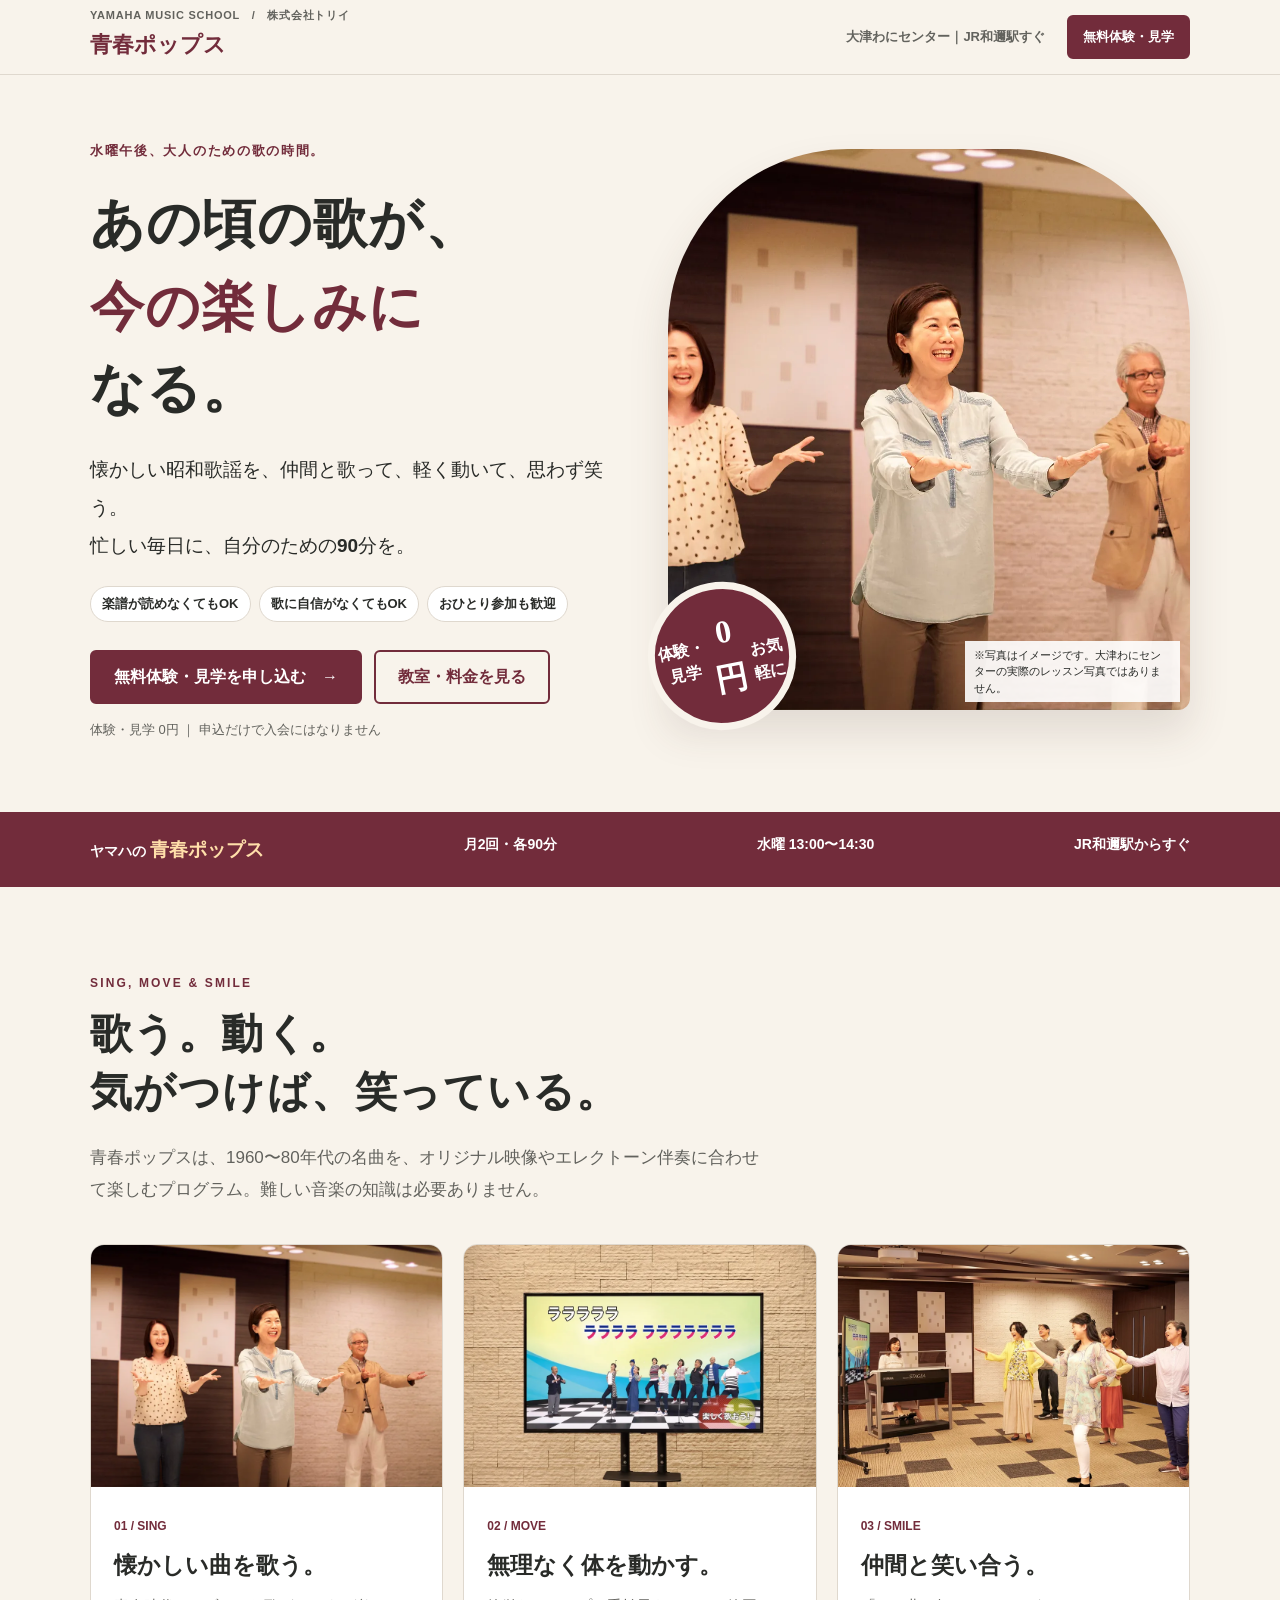
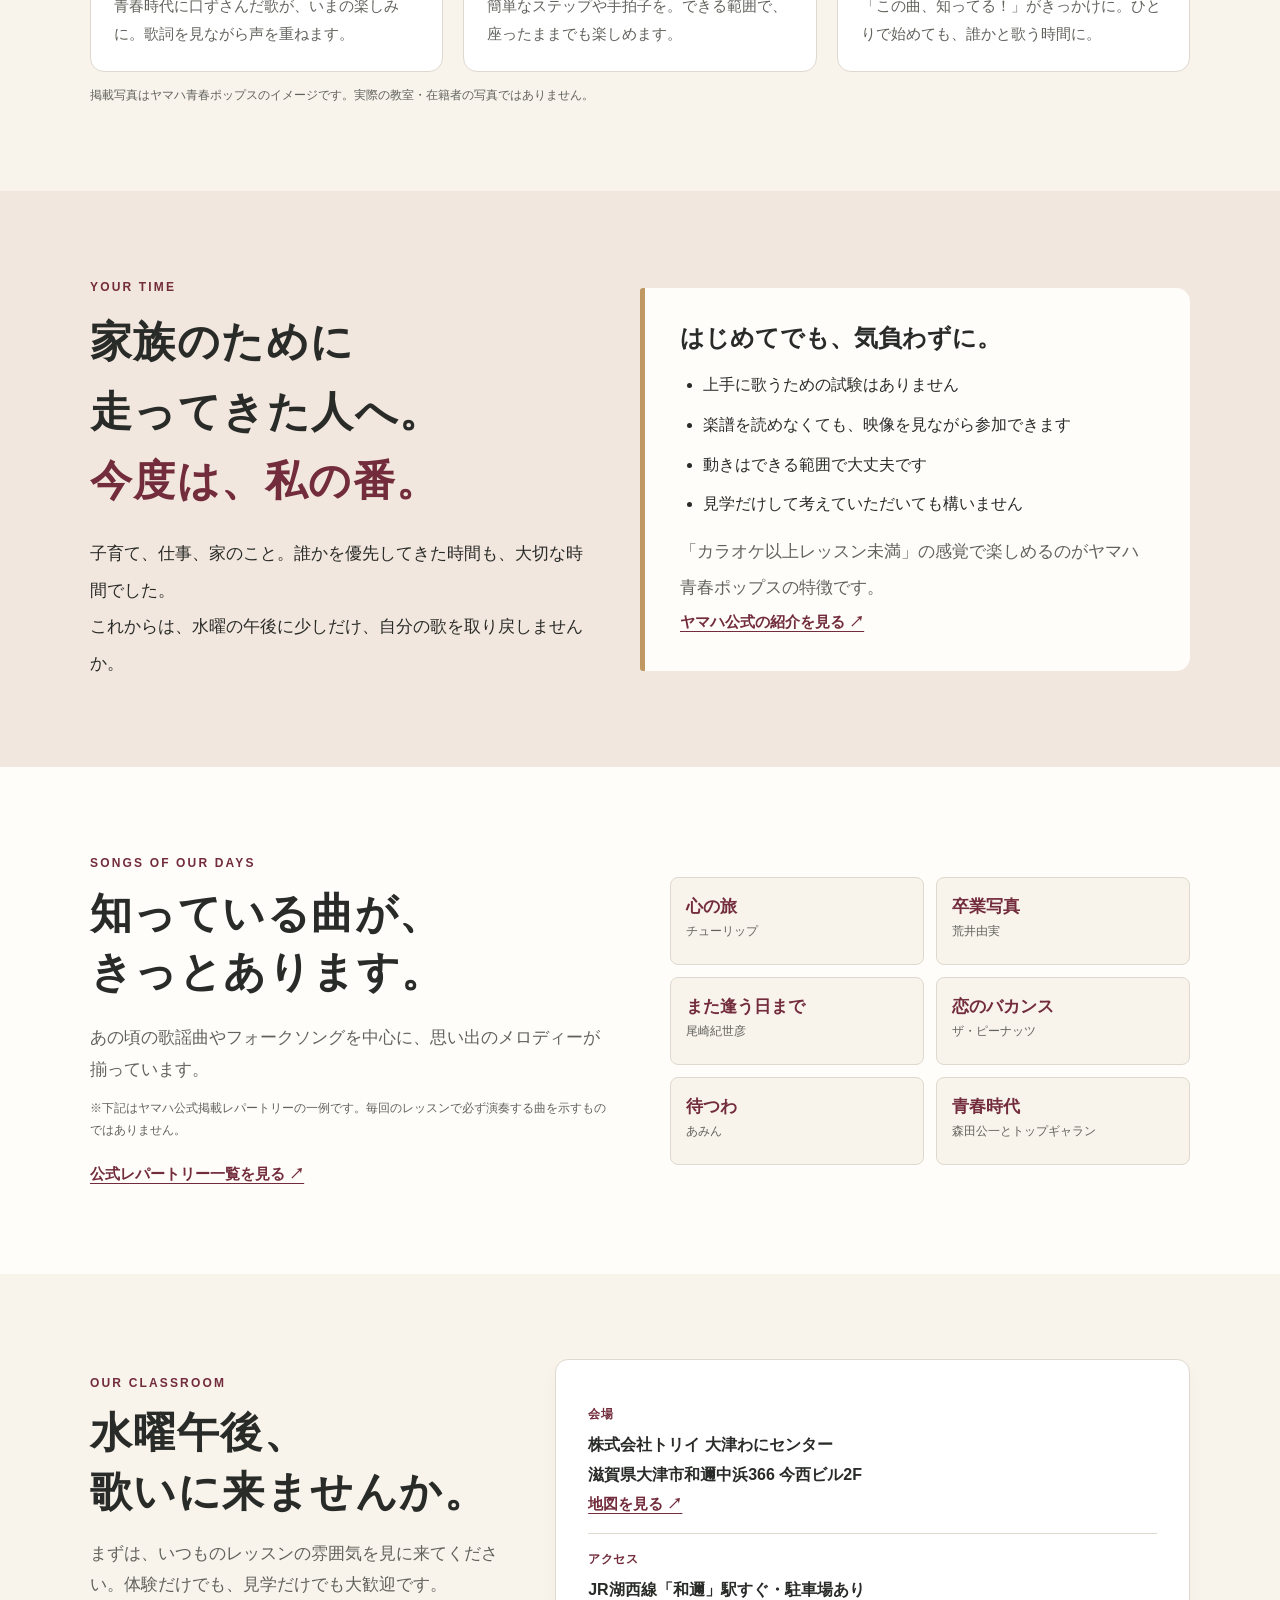
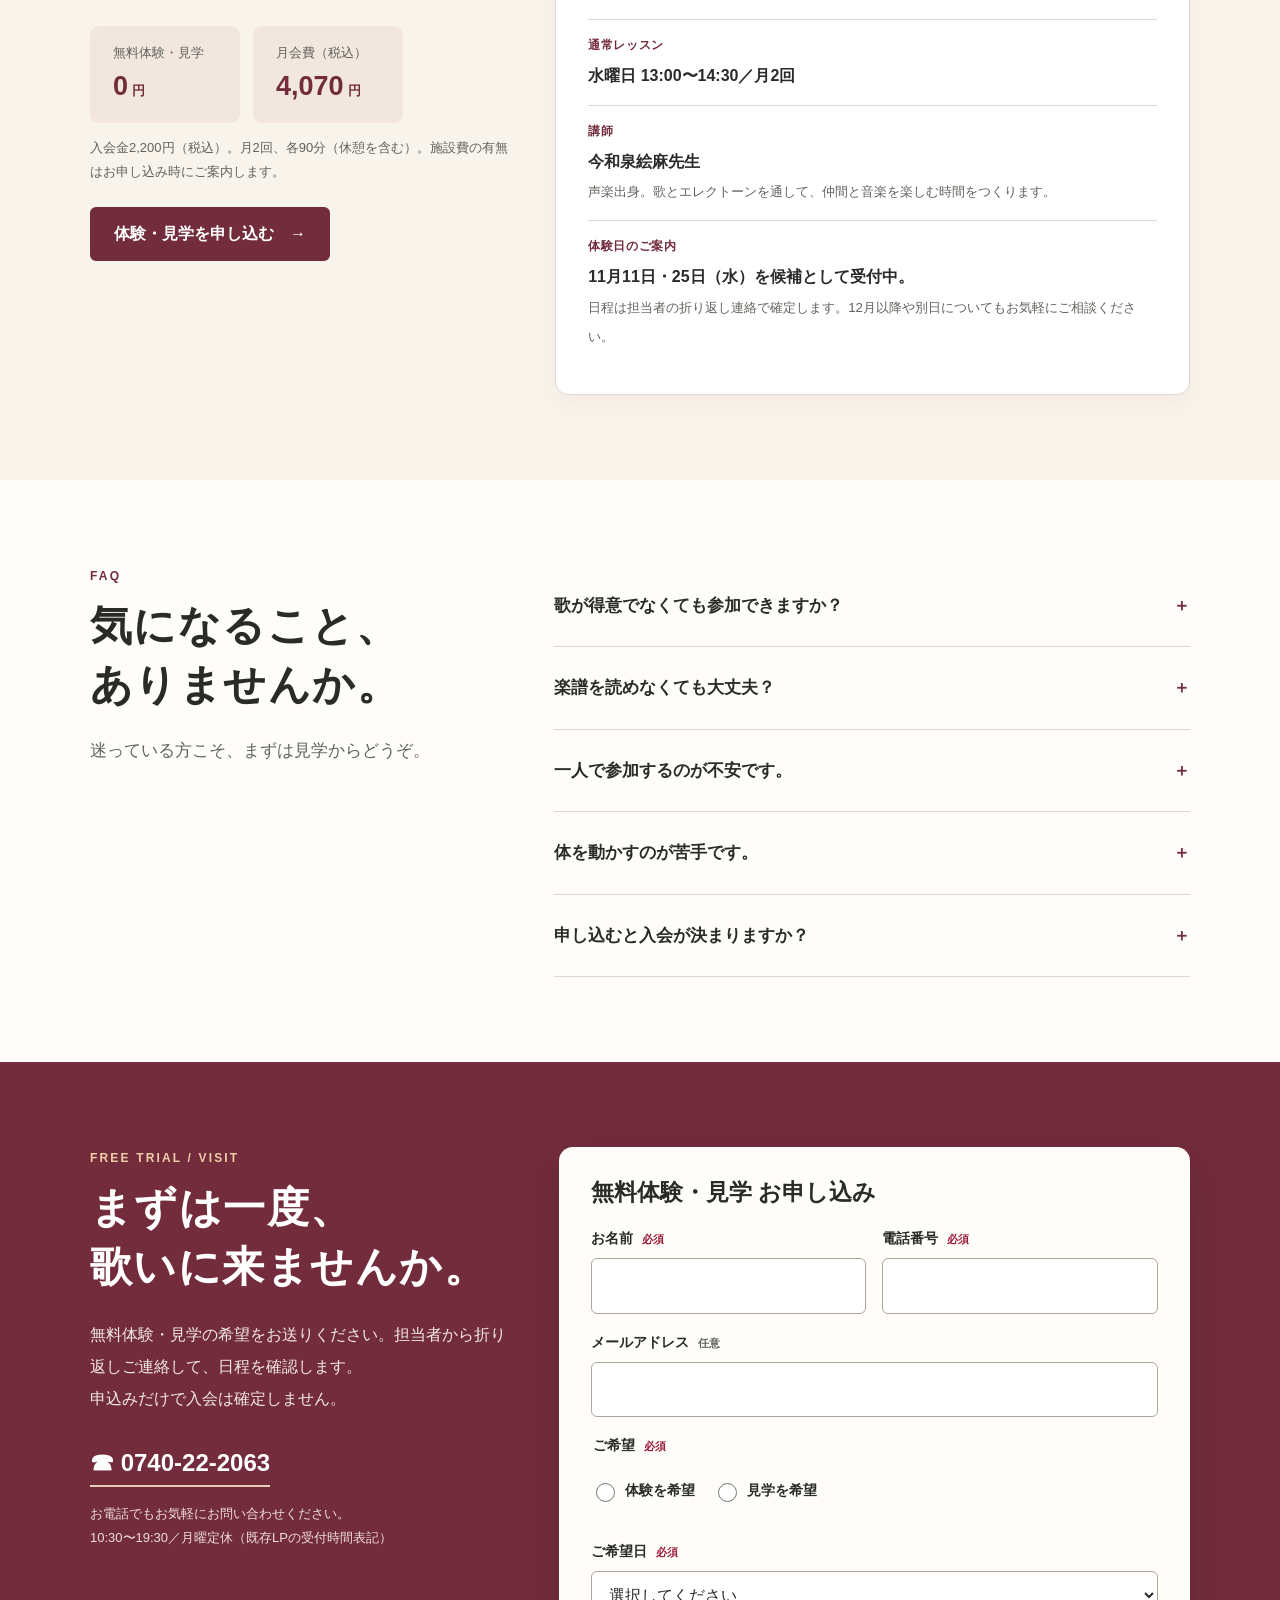
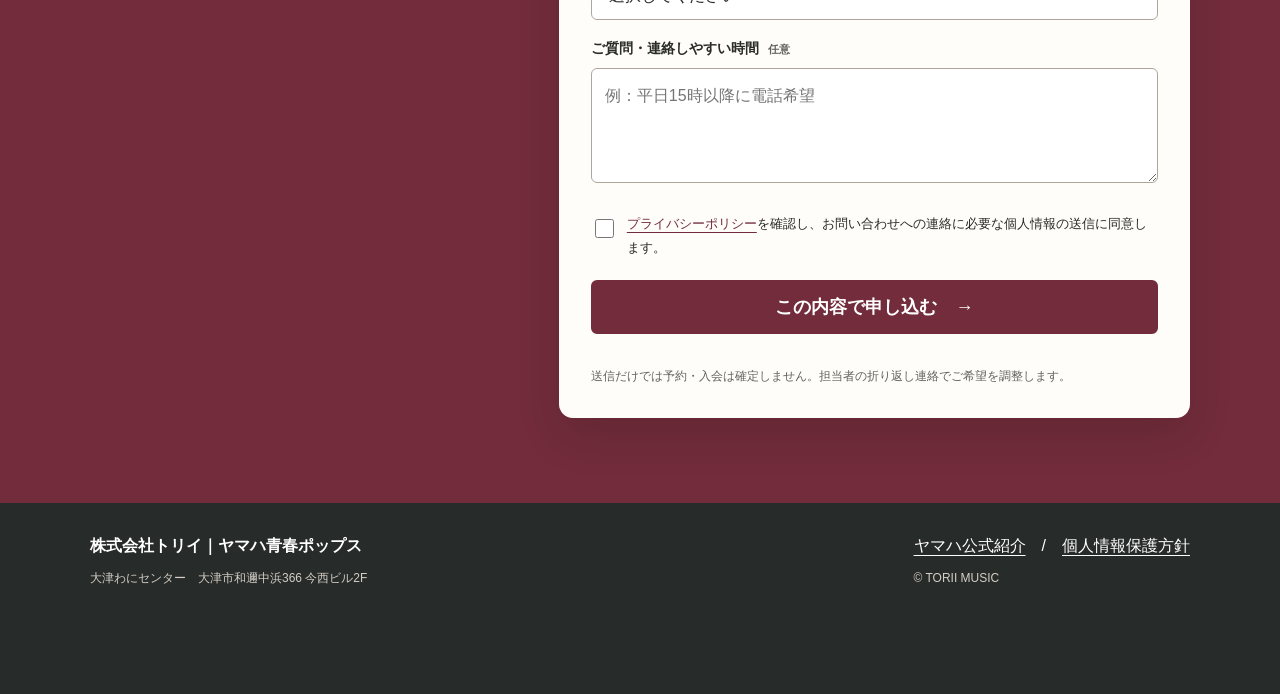
==== preview-2026.html @ 1a1a2a62 "Add conversion-focused merged Seishun Pops LP preview (2026 winter)" ====
<!doctype html>
<html lang="ja">
<head>
<meta charset="utf-8">
<meta name="viewport" content="width=device-width,initial-scale=1">
<meta name="theme-color" content="#f8f3eb">
<title>青春ポップス無料体験・見学｜大津わにセンター｜ヤマハ音楽教室</title>
<meta name="description" content="大津市和邇で、懐かしい昭和歌謡を仲間と歌って楽しむヤマハ青春ポップス。JR和邇駅すぐ。水曜13時、月2回。楽譜が読めなくても大丈夫。無料体験・見学のお申し込みはこちら。">
<meta property="og:type" content="website"><meta property="og:locale" content="ja_JP">
<meta property="og:title" content="あの頃の歌が、今の楽しみになる。｜青春ポップス 大津わにセンター">
<meta property="og:description" content="歌って、軽く動いて、仲間と笑う。水曜午後の無料体験・見学を受付中。">
<meta property="og:image" content="https://kens-pro.github.io/seisyun/images/group-3P-1600.webp">
<link rel="canonical" href="https://kens-pro.github.io/seisyun/">
<link rel="preload" as="image" href="images/group-3P-1600.webp" fetchpriority="high">
<!-- Existing GTM / Microsoft Clarity IDs preserved from the currently published LP. -->
<script>(function(w,d,s,l,i){w[l]=w[l]||[];w[l].push({'gtm.start':new Date().getTime(),event:'gtm.js'});var f=d.getElementsByTagName(s)[0],j=d.createElement(s),dl=l!='dataLayer'?'&l='+l:'';j.async=true;j.src='https://www.googletagmanager.com/gtm.js?id='+i+dl;f.parentNode.insertBefore(j,f)})(window,document,'script','dataLayer','GTM-MSD7G7FP');</script>
<script>(function(c,l,a,r,i,t,y){c[a]=c[a]||function(){(c[a].q=c[a].q||[]).push(arguments)};t=l.createElement(r);t.async=1;t.src="https://www.clarity.ms/tag/"+i;y=l.getElementsByTagName(r)[0];y.parentNode.insertBefore(t,y)})(window,document,"clarity","script","xqcz15bcnj");</script>
<style>
:root{--wine:#722c3b;--dark:#292b28;--muted:#62625d;--ivory:#f8f3eb;--cream:#fffdf9;--rose:#f2e7de;--sage:#dce4d8;--gold:#bf9961;--line:#dfd8ce;--serif:"Yu Mincho","Hiragino Mincho ProN","Noto Serif JP",serif;--sans:"Hiragino Kaku Gothic ProN","Yu Gothic",Meiryo,sans-serif}
*{box-sizing:border-box}html{scroll-behavior:smooth;scroll-padding-top:88px}body{margin:0;color:var(--dark);background:var(--ivory);font:16px/1.85 var(--sans);-webkit-font-smoothing:antialiased}a{color:inherit;text-underline-offset:4px}img{max-width:100%;height:auto;display:block}h1,h2,h3,p,figure{margin:0}h1,h2,h3{line-height:1.4}h1,h2{font-family:var(--serif)}button,input,textarea,select{font:inherit}button{cursor:pointer}a:focus-visible,button:focus-visible,input:focus-visible,select:focus-visible,textarea:focus-visible,summary:focus-visible{outline:3px solid #9a5a38;outline-offset:3px}.wrap{width:min(1100px,calc(100% - 46px));margin-inline:auto}.skip{position:absolute;left:-9999px}.skip:focus{left:10px;top:10px;z-index:999;background:white;padding:10px}
.top{position:sticky;top:0;z-index:20;background:rgba(248,243,235,.97);border-bottom:1px solid var(--line);backdrop-filter:blur(12px)}.topinner{min-height:74px;display:flex;align-items:center;justify-content:space-between;gap:16px}.brand{font-family:var(--serif);font-weight:800;font-size:22px;color:var(--wine);text-decoration:none;white-space:nowrap}.brand small{display:block;font:600 11px/1.1 var(--sans);letter-spacing:.07em;color:var(--muted);margin-bottom:4px}.topright{display:flex;align-items:center;gap:22px}.topplace{font-size:13px;color:var(--muted);font-weight:700}.btn{display:inline-flex;justify-content:center;align-items:center;gap:9px;min-height:54px;padding:12px 22px;background:var(--wine);color:#fff;text-decoration:none;border:2px solid var(--wine);border-radius:6px;font-weight:800;line-height:1.4;transition:transform .2s,background .2s}.btn:hover{background:#51212c;transform:translateY(-1px)}.btn.outline{background:transparent;color:var(--wine)}.btn.outline:hover{background:#f8eaed}.btn.small{min-height:44px;font-size:13px;padding:9px 14px}
.hero{padding:64px 0 70px;overflow:hidden}.hero-grid{display:grid;grid-template-columns:1fr .99fr;align-items:center;gap:50px}.eyebrow{font-size:13px;color:var(--wine);font-weight:800;letter-spacing:.13em}.hero h1{font-size:clamp(32px,4.25vw,56px);line-height:1.52;letter-spacing:.02em;margin:20px 0}.hero h1 span{color:var(--wine)}.hero-lead{font-size:19px;line-height:2;font-weight:550}.hero-strong{display:flex;flex-wrap:wrap;gap:8px;margin:21px 0 28px}.hero-strong span{background:#fff;border:1px solid var(--line);padding:5px 11px;border-radius:50px;font-size:13px;font-weight:750}.hero-actions{display:flex;flex-wrap:wrap;gap:12px;align-items:center}.hero-note{font-size:13px;color:var(--muted);margin-top:14px}.hero-visual{position:relative;padding-bottom:22px}.hero-image{width:100%;aspect-ratio:4/4.3;object-fit:cover;border-radius:180px 180px 12px 12px;box-shadow:0 22px 40px rgba(75,56,43,.13);background:#ddd}.hero-stamp{position:absolute;bottom:2px;left:-20px;background:var(--wine);color:#fff;border-radius:100%;width:148px;height:148px;display:flex;align-items:center;justify-content:center;text-align:center;transform:rotate(-11deg);font-size:16px;line-height:1.5;font-weight:700;border:7px solid var(--ivory)}.hero-stamp b{font-size:32px;font-family:var(--serif)}.photo-note{position:absolute;bottom:30px;right:10px;font-size:11px;line-height:1.5;background:rgba(255,255,255,.9);padding:6px 9px;max-width:215px}
.trust{background:var(--wine);color:#fff}.trust .wrap{display:flex;justify-content:space-between;gap:15px;flex-wrap:wrap;padding:20px 0}.trust span{font-size:14px;font-weight:700}.trust b{font-size:19px;color:#ffdfaa}
.section{padding:85px 0}.section-kicker{font-size:12px;font-weight:800;letter-spacing:.18em;color:var(--wine);margin-bottom:10px}.section h2{font-size:clamp(29px,3.4vw,42px);letter-spacing:.035em;margin:0 0 20px}.section-intro{color:var(--muted);max-width:670px;font-size:17px}.feature-grid{display:grid;grid-template-columns:repeat(3,1fr);gap:20px;margin-top:39px}.feature{background:#fff;border:1px solid var(--line);border-radius:14px;overflow:hidden}.feature img{width:100%;aspect-ratio:1.45;object-fit:cover}.feature-copy{padding:23px}.feature-no{font-size:12px;color:var(--wine);font-weight:800}.feature h3{font:700 23px/1.5 var(--serif);margin:9px 0}.feature p{font-size:15px;color:var(--muted)}.photo-disclaimer{margin-top:12px;font-size:12px;color:var(--muted)}
.story{background:var(--rose)}.story-grid{display:grid;grid-template-columns:.9fr 1fr;gap:55px;align-items:center}.story h2{line-height:1.65}.story p:not(.section-kicker){font-size:17px;line-height:2.15}.quote{background:var(--cream);border-left:5px solid var(--gold);padding:34px 35px;border-radius:3px 14px 14px 3px}.quote h3{font-size:24px;font-family:var(--serif);margin-bottom:15px}.quote ul{margin:0;padding-left:23px}.quote li{margin:10px 0}.fine{color:var(--muted);font-size:13px;margin-top:15px}
.songs{background:var(--cream)}.songs-grid{display:grid;grid-template-columns:1fr 1fr;gap:60px;align-items:center}.song-cards{display:grid;grid-template-columns:1fr 1fr;gap:12px}.song{background:var(--ivory);border:1px solid var(--line);padding:15px;border-radius:8px;min-height:88px}.song strong{display:block;color:var(--wine);font:700 17px/1.6 var(--serif)}.song small{display:block;color:var(--muted);font-size:12px}.small-link{color:var(--wine);font-size:15px;font-weight:800}.song-note{font-size:12px;color:var(--muted);margin-top:12px}
.class{background:var(--ivory)}.class-grid{display:grid;grid-template-columns:.8fr 1.2fr;gap:42px}.class-card{background:#fff;padding:29px 32px;border:1px solid var(--line);border-radius:13px;box-shadow:0 12px 20px rgba(48,36,23,.03)}.class-card dl{margin:0}.class-card dl div{padding:14px 0;border-bottom:1px solid var(--line)}.class-card dl div:last-child{border-bottom:0}.class-card dt{font-size:12px;font-weight:800;color:var(--wine);letter-spacing:.05em}.class-card dd{margin:5px 0 0;font-weight:650}.price-row{display:flex;gap:13px;flex-wrap:wrap;margin:25px 0 10px}.price{background:var(--rose);border-radius:9px;padding:15px 23px;min-width:150px}.price small{display:block;font-size:13px;color:var(--muted)}.price b{font-size:27px;line-height:1.6;color:var(--wine)}.price b em{font-style:normal;font-size:13px;margin-left:4px}.class-help{font-size:13px;color:var(--muted)}.class h2{margin-bottom:16px}.class p{margin-top:13px}
.faq{background:var(--cream)}.faq-grid{display:grid;grid-template-columns:.65fr 1fr;gap:50px}.faq-list details{border-bottom:1px solid var(--line);padding:16px 0}.faq-list summary{cursor:pointer;list-style:none;font-size:17px;font-weight:750;padding:9px 28px 9px 0;position:relative}.faq-list summary::-webkit-details-marker{display:none}.faq-list summary:after{content:"＋";position:absolute;right:0;color:var(--wine)}.faq-list details[open] summary:after{content:"−"}.faq-list details p{padding:4px 15px 18px 0;color:var(--muted);font-size:15px}
.apply{background:var(--wine);color:#fff}.apply-grid{display:grid;grid-template-columns:.8fr 1.2fr;gap:48px;align-items:start}.apply .section-kicker{color:#f1cda8}.apply h2{margin-bottom:22px}.apply-note{margin-top:18px;color:#f3e9e5;line-height:2}.apply-phone{display:inline-block;margin-top:26px;color:white;font-size:24px;font-weight:850;text-decoration:none;border-bottom:2px solid #e7cbb4}.apply .fine{color:#f1ded9}.form-card{background:var(--cream);border-radius:14px;color:var(--dark);padding:30px 32px;box-shadow:0 18px 45px rgba(0,0,0,.12)}.form-card h3{font-family:var(--serif);font-size:23px;margin-bottom:17px}.fields{display:grid;grid-template-columns:1fr 1fr;gap:16px}.field.wide{grid-column:1/-1}.field label,.field legend{display:block;font-size:14px;font-weight:800;margin-bottom:6px}.required{color:#9b1937;font-size:11px;margin-left:5px}.optional{color:var(--muted);font-size:11px;margin-left:5px}.field input,.field select,.field textarea{width:100%;padding:12px 13px;min-height:49px;border-radius:6px;border:1px solid #aea69c;color:var(--dark);background:#fff;font-size:16px}.field textarea{resize:vertical;min-height:95px}.field fieldset{border:0;margin:0;padding:0}.radio-line{display:flex;gap:18px;flex-wrap:wrap}.radio-line label{font-weight:600;display:flex;align-items:center;gap:7px}.radio-line input{accent-color:var(--wine);width:19px;height:19px}.consent{font-size:13px;display:flex;gap:10px;align-items:start;margin:20px 0}.consent input{margin-top:7px;width:19px;height:19px;flex-shrink:0;accent-color:var(--wine)}.submit{width:100%;font-size:18px}.submit:disabled{opacity:.6;cursor:wait}.form-status{min-height:10px;font-size:14px;font-weight:750;margin-top:12px;outline:none}.form-status.ok{color:#175a3c}.form-status.error{color:#a52032}.form-note{font-size:12px;color:var(--muted);margin-top:9px}.hp{position:absolute!important;left:-99999px!important;opacity:0!important}
.footer{padding:28px 0 105px;background:#272b29;color:#fff}.footgrid{display:flex;justify-content:space-between;gap:20px;align-items:center}.footgrid small{display:block;color:#d4cec6;margin-top:7px;font-size:12px}.footgrid a{color:#fff}.sticky{display:none}
@media(max-width:860px){.hero-grid,.story-grid,.songs-grid,.class-grid,.faq-grid,.apply-grid{grid-template-columns:1fr;gap:32px}.hero-grid{gap:26px}.hero-visual{max-width:520px;width:100%;margin:auto}.hero-image{aspect-ratio:4/3.5;border-radius:130px 130px 10px 10px}.feature-grid{grid-template-columns:repeat(2,1fr)}.class-grid{gap:26px}.apply-grid{gap:29px}.story-grid{gap:28px}}
@media(max-width:590px){html{scroll-padding-top:66px}.wrap{width:min(100% - 34px,1100px)}.topinner{min-height:65px}.brand{font-size:17px}.brand small{font-size:9px}.topplace{display:none}.top .btn{font-size:12px;padding:9px 10px;min-height:42px}.hero{padding:30px 0 47px}.hero h1{font-size:clamp(29px,8vw,37px);margin:13px 0 16px;line-height:1.57}.hero-lead{font-size:16px}.hero-strong{margin:17px 0 22px}.hero-strong span{font-size:12px}.hero-actions{gap:9px}.hero-actions .btn{width:100%}.hero-actions .btn.outline{min-height:43px}.hero-visual{margin-top:4px}.hero-image{aspect-ratio:1.35;border-radius:90px 90px 10px 10px}.hero-stamp{width:99px;height:99px;font-size:11px;left:-4px;bottom:8px;border-width:4px}.hero-stamp b{font-size:22px}.photo-note{max-width:190px;bottom:23px;font-size:10px}.trust .wrap{padding:15px 0;gap:10px}.trust span{font-size:12px}.trust b{font-size:16px}.section{padding:56px 0}.section h2{font-size:30px}.section-intro{font-size:15px}.feature-grid{grid-template-columns:1fr;gap:13px;margin-top:25px}.feature{display:grid;grid-template-columns:42% 58%;align-items:stretch}.feature img{height:100%;aspect-ratio:auto;min-height:153px}.feature-copy{padding:13px}.feature h3{font-size:20px;margin:4px 0}.feature p{font-size:13px;line-height:1.7}.story p:not(.section-kicker){font-size:15px}.quote{padding:25px 21px}.quote h3{font-size:22px}.song-cards{gap:9px}.song{padding:11px;min-height:83px}.song strong{font-size:14px}.song small{font-size:11px}.class-card{padding:21px}.price{flex:1;min-width:125px;padding:13px}.price b{font-size:23px}.faq-list summary{font-size:16px}.apply .section-kicker{font-size:11px}.form-card{padding:22px 18px}.fields{grid-template-columns:1fr;gap:14px}.field.wide{grid-column:auto}.footer{padding-bottom:93px}.footgrid{display:block}.footgrid>*{margin-bottom:14px}.sticky{display:grid;grid-template-columns:40% 60%;position:fixed;bottom:0;left:0;right:0;z-index:30;box-shadow:0 -4px 18px rgba(0,0,0,.12);background:#fff}.sticky a{display:flex;align-items:center;justify-content:center;min-height:68px;text-decoration:none;font-size:14px;font-weight:800;line-height:1.3}.sticky .call{color:var(--wine)}.sticky .book{background:var(--wine);color:#fff}}
@media(prefers-reduced-motion:reduce){html{scroll-behavior:auto}.btn{transition:none}.btn:hover{transform:none}}
</style>
</head>
<body>
<noscript><iframe src="https://www.googletagmanager.com/ns.html?id=GTM-MSD7G7FP" height="0" width="0" style="display:none;visibility:hidden"></iframe></noscript>
<a class="skip" href="#main">本文へ移動</a>
<header class="top"><div class="wrap topinner">
<a class="brand" href="#main"><small>YAMAHA MUSIC SCHOOL　/　株式会社トリイ</small>青春ポップス</a>
<div class="topright"><span class="topplace">大津わにセンター｜JR和邇駅すぐ</span><a class="btn small js-cta" href="#contact" data-cta="header">無料体験・見学</a></div>
</div></header>
<main id="main">
<section class="hero"><div class="wrap hero-grid">
<div class="hero-copy">
<p class="eyebrow">水曜午後、大人のための歌の時間。</p>
<h1>あの頃の歌が、<br><span>今の楽しみに</span><br>なる。</h1>
<p class="hero-lead">懐かしい昭和歌謡を、仲間と歌って、軽く動いて、思わず笑う。<br>忙しい毎日に、自分のための90分を。</p>
<div class="hero-strong"><span>楽譜が読めなくてもOK</span><span>歌に自信がなくてもOK</span><span>おひとり参加も歓迎</span></div>
<div class="hero-actions"><a class="btn js-cta" href="#contact" data-cta="hero">無料体験・見学を申し込む　→</a><a class="btn outline js-cta" href="#class" data-cta="hero_details">教室・料金を見る</a></div>
<p class="hero-note">体験・見学 0円 ｜ 申込だけで入会にはなりません</p>
</div>
<div class="hero-visual"><img class="hero-image" src="images/group-3P-1600.webp" width="1600" height="1067" fetchpriority="high" alt="仲間と歌い、笑顔で楽しむ大人たちのイメージ画像"><div class="hero-stamp">体験・見学<br><b>0円</b><br>お気軽に</div><p class="photo-note">※写真はイメージです。大津わにセンターの実際のレッスン写真ではありません。</p></div>
</div></section>
<div class="trust"><div class="wrap"><span>ヤマハの <b>青春ポップス</b></span><span>月2回・各90分</span><span>水曜 13:00〜14:30</span><span>JR和邇駅からすぐ</span></div></div>
<section class="section" id="enjoy"><div class="wrap">
<p class="section-kicker">SING, MOVE & SMILE</p><h2>歌う。動く。<br>気がつけば、笑っている。</h2>
<p class="section-intro">青春ポップスは、1960〜80年代の名曲を、オリジナル映像やエレクトーン伴奏に合わせて楽しむプログラム。難しい音楽の知識は必要ありません。</p>
<div class="feature-grid">
<article class="feature"><img src="images/group-3P-960.webp" loading="lazy" width="960" height="640" alt="懐かしい歌を仲間と楽しむイメージ"><div class="feature-copy"><span class="feature-no">01 / SING</span><h3>懐かしい曲を歌う。</h3><p>青春時代に口ずさんだ歌が、いまの楽しみに。歌詞を見ながら声を重ねます。</p></div></article>
<article class="feature"><img src="images/tv-960.webp" loading="lazy" width="960" height="640" alt="映像を見ながら楽しむイメージ"><div class="feature-copy"><span class="feature-no">02 / MOVE</span><h3>無理なく体を動かす。</h3><p>簡単なステップや手拍子を。できる範囲で、座ったままでも楽しめます。</p></div></article>
<article class="feature"><img src="images/group-5P-960.webp" loading="lazy" width="960" height="640" alt="一緒に歌う仲間たちのイメージ"><div class="feature-copy"><span class="feature-no">03 / SMILE</span><h3>仲間と笑い合う。</h3><p>「この曲、知ってる！」がきっかけに。ひとりで始めても、誰かと歌う時間に。</p></div></article>
</div><p class="photo-disclaimer">掲載写真はヤマハ青春ポップスのイメージです。実際の教室・在籍者の写真ではありません。</p>
</div></section>
<section class="section story"><div class="wrap story-grid">
<div><p class="section-kicker">YOUR TIME</p><h2>家族のために<br>走ってきた人へ。<br><span style="color:var(--wine)">今度は、私の番。</span></h2><p>子育て、仕事、家のこと。誰かを優先してきた時間も、大切な時間でした。<br>これからは、水曜の午後に少しだけ、自分の歌を取り戻しませんか。</p></div>
<div class="quote"><h3>はじめてでも、気負わずに。</h3><ul><li>上手に歌うための試験はありません</li><li>楽譜を読めなくても、映像を見ながら参加できます</li><li>動きはできる範囲で大丈夫です</li><li>見学だけして考えていただいても構いません</li></ul><p class="fine">「カラオケ以上レッスン未満」の感覚で楽しめるのがヤマハ青春ポップスの特徴です。</p><a class="small-link" href="https://school.jp.yamaha.com/music/seishun/" target="_blank" rel="noopener noreferrer" data-cta="yamaha_official">ヤマハ公式の紹介を見る ↗</a></div>
</div></section>
<section class="section songs"><div class="wrap songs-grid">
<div><p class="section-kicker">SONGS OF OUR DAYS</p><h2>知っている曲が、<br>きっとあります。</h2><p class="section-intro">あの頃の歌謡曲やフォークソングを中心に、思い出のメロディーが揃っています。</p><p class="song-note">※下記はヤマハ公式掲載レパートリーの一例です。毎回のレッスンで必ず演奏する曲を示すものではありません。</p><p style="margin-top:18px"><a class="small-link" href="https://school.jp.yamaha.com/music/seishun/repertoire/" target="_blank" rel="noopener noreferrer" data-cta="songs_official">公式レパートリー一覧を見る ↗</a></p></div>
<div class="song-cards"><div class="song"><strong>心の旅</strong><small>チューリップ</small></div><div class="song"><strong>卒業写真</strong><small>荒井由実</small></div><div class="song"><strong>また逢う日まで</strong><small>尾崎紀世彦</small></div><div class="song"><strong>恋のバカンス</strong><small>ザ・ピーナッツ</small></div><div class="song"><strong>待つわ</strong><small>あみん</small></div><div class="song"><strong>青春時代</strong><small>森田公一とトップギャラン</small></div></div>
</div></section>
<section class="section class" id="class"><div class="wrap class-grid">
<div><p class="section-kicker">OUR CLASSROOM</p><h2>水曜午後、<br>歌いに来ませんか。</h2><p class="section-intro">まずは、いつものレッスンの雰囲気を見に来てください。体験だけでも、見学だけでも大歓迎です。</p><div class="price-row"><div class="price"><small>無料体験・見学</small><b>0<em>円</em></b></div><div class="price"><small>月会費（税込）</small><b>4,070<em>円</em></b></div></div><p class="class-help">入会金2,200円（税込）。月2回、各90分（休憩を含む）。施設費の有無はお申し込み時にご案内します。</p><p style="margin-top:23px"><a class="btn js-cta" href="#contact" data-cta="class">体験・見学を申し込む　→</a></p></div>
<div class="class-card"><dl>
<div><dt>会場</dt><dd>株式会社トリイ 大津わにセンター<br>滋賀県大津市和邇中浜366 今西ビル2F<br><a class="small-link" href="https://www.google.com/maps/search/?api=1&amp;query=大津市和邇中浜366%20今西ビル" target="_blank" rel="noopener noreferrer" data-cta="map">地図を見る ↗</a></dd></div>
<div><dt>アクセス</dt><dd>JR湖西線「和邇」駅すぐ・駐車場あり</dd></div>
<div><dt>通常レッスン</dt><dd>水曜日 13:00〜14:30／月2回</dd></div>
<div><dt>講師</dt><dd>今和泉絵麻先生<br><small style="font-weight:400;color:var(--muted)">声楽出身。歌とエレクトーンを通して、仲間と音楽を楽しむ時間をつくります。</small></dd></div>
<div><dt>体験日のご案内</dt><dd>11月11日・25日（水）を候補として受付中。<br><small style="font-weight:400;color:var(--muted)">日程は担当者の折り返し連絡で確定します。12月以降や別日についてもお気軽にご相談ください。</small></dd></div>
</dl></div>
</div></section>
<section class="section faq"><div class="wrap faq-grid"><div><p class="section-kicker">FAQ</p><h2>気になること、<br>ありませんか。</h2><p class="section-intro">迷っている方こそ、まずは見学からどうぞ。</p></div>
<div class="faq-list">
<details><summary>歌が得意でなくても参加できますか？</summary><p>はい。歌の上手さを競う教室ではありません。映像を見ながら、無理のない範囲で楽しく歌えます。</p></details>
<details><summary>楽譜を読めなくても大丈夫？</summary><p>大丈夫です。歌詞や振り付けなどを映像で見ながら楽しめます。楽器や楽譜を準備する必要はありません。</p></details>
<details><summary>一人で参加するのが不安です。</summary><p>お一人での参加も歓迎です。まずはレッスンの雰囲気を見学し、続けられそうかゆっくりご判断ください。</p></details>
<details><summary>体を動かすのが苦手です。</summary><p>無理に振り付けをする必要はありません。できる範囲で、座ったまま参加していただくこともできます。</p></details>
<details><summary>申し込むと入会が決まりますか？</summary><p>いいえ。このフォームは無料体験・見学の希望受付です。体験・見学後にご検討いただけます。</p></details>
</div></div></section>
<section class="section apply" id="contact"><div class="wrap apply-grid">
<div><p class="section-kicker">FREE TRIAL / VISIT</p><h2>まずは一度、<br>歌いに来ませんか。</h2><p class="apply-note">無料体験・見学の希望をお送りください。担当者から折り返しご連絡して、日程を確認します。<br>申込みだけで入会は確定しません。</p><a class="apply-phone js-cta" href="tel:0740-22-2063" data-cta="contact_phone">☎ 0740-22-2063</a><p class="fine">お電話でもお気軽にお問い合わせください。<br>10:30〜19:30／月曜定休（既存LPの受付時間表記）</p></div>
<div class="form-card"><h3>無料体験・見学 お申し込み</h3>
<form id="trial-application-form" method="POST" action="https://formspree.io/f/xpqvlzzk" data-clarity-mask="true">
<input type="hidden" name="_subject" value="【青春ポップス】大津わにセンター 無料体験・見学申込">
<input type="hidden" name="source_page" id="source-page">
<input type="hidden" name="utm_source"><input type="hidden" name="utm_medium"><input type="hidden" name="utm_campaign">
<div class="hp" aria-hidden="true"><label>空欄のままにしてください<input type="text" name="_gotcha" tabindex="-1" autocomplete="off"></label></div>
<div class="fields">
<div class="field"><label for="name">お名前 <span class="required">必須</span></label><input id="name" name="お名前" autocomplete="name" maxlength="100" required></div>
<div class="field"><label for="phone">電話番号 <span class="required">必須</span></label><input id="phone" name="電話番号" type="tel" inputmode="tel" autocomplete="tel" maxlength="30" required></div>
<div class="field wide"><label for="email">メールアドレス <span class="optional">任意</span></label><input id="email" name="email" type="email" autocomplete="email" maxlength="254"></div>
<div class="field wide"><fieldset><legend>ご希望 <span class="required">必須</span></legend><div class="radio-line"><label><input type="radio" name="ご希望" value="体験希望" required> 体験を希望</label><label><input type="radio" name="ご希望" value="見学希望" required> 見学を希望</label></div></fieldset></div>
<div class="field wide"><label for="date">ご希望日 <span class="required">必須</span></label><select id="date" name="ご希望日" required><option value="">選択してください</option><option value="2026年11月11日（水）13:00" data-date="2026-11-11">11月11日（水）13:00〜14:30（候補）</option><option value="2026年11月25日（水）13:00" data-date="2026-11-25">11月25日（水）13:00〜14:30（候補）</option><option value="12月以降で相談したい">12月以降で相談したい</option><option value="日程について相談したい">日程について相談したい</option></select></div>
<div class="field wide"><label for="message">ご質問・連絡しやすい時間 <span class="optional">任意</span></label><textarea id="message" name="ご質問・連絡しやすい時間" maxlength="3000" rows="3" placeholder="例：平日15時以降に電話希望"></textarea></div>
</div>
<label class="consent"><input type="checkbox" name="個人情報の取扱いに同意" value="同意する" required><span><a href="https://www.toriimusic.co.jp/privacy_policy/" target="_blank" rel="noopener noreferrer" style="color:var(--wine)">プライバシーポリシー</a>を確認し、お問い合わせへの連絡に必要な個人情報の送信に同意します。</span></label>
<button type="submit" class="btn submit">この内容で申し込む　→</button><p id="form-status" class="form-status" tabindex="-1" role="status" aria-live="polite"></p>
<p class="form-note">送信だけでは予約・入会は確定しません。担当者の折り返し連絡でご希望を調整します。</p>
</form></div>
</div></section>
</main>
<footer class="footer"><div class="wrap footgrid"><div><strong>株式会社トリイ｜ヤマハ青春ポップス</strong><small>大津わにセンター　大津市和邇中浜366 今西ビル2F</small></div><div><a href="https://school.jp.yamaha.com/music/seishun/" target="_blank" rel="noopener noreferrer">ヤマハ公式紹介</a>　/　<a href="https://www.toriimusic.co.jp/privacy_policy/" target="_blank" rel="noopener noreferrer">個人情報保護方針</a><small>© TORII MUSIC</small></div></div></footer>
<div class="sticky" aria-label="体験・見学へのご案内"><a class="call js-cta" href="tel:0740-22-2063" data-cta="sticky_phone">☎ 電話で相談</a><a class="book js-cta" href="#contact" data-cta="sticky_form">無料体験・見学を申し込む →</a></div>
<script>
(function(){
"use strict";
var form=document.getElementById("trial-application-form"),status=document.getElementById("form-status"),send=form.querySelector('button[type="submit"]'),date=document.getElementById("date"),busy=false,complete=false;
var q=new URLSearchParams(location.search);
["utm_source","utm_medium","utm_campaign"].forEach(function(k){form.elements.namedItem(k).value=q.get(k)||""});
document.getElementById("source-page").value=location.href.split("#")[0];
function event(name,params){window.dataLayer=window.dataLayer||[];window.dataLayer.push(Object.assign({event:name},params||{}))}
document.querySelectorAll(".js-cta").forEach(function(el){el.addEventListener("click",function(){event(el.getAttribute("href").indexOf("tel:")===0?"seisyun_phone_click":"seisyun_form_open",{cta_location:el.dataset.cta||"unknown"})})});
function updateDate(){document.querySelectorAll("#date option[data-date]").forEach(function(opt){if(Date.now()>Date.parse(opt.dataset.date+"T14:30:00+09:00")){opt.disabled=true;if(opt.selected)date.value="";if(!opt.textContent.includes("終了"))opt.textContent+="（受付終了）"}})}
updateDate();date.addEventListener("focus",updateDate);document.addEventListener("visibilitychange",function(){if(!document.hidden)updateDate()});
form.addEventListener("submit",async function(e){
e.preventDefault();if(busy||complete)return;updateDate();if(!form.reportValidity())return;
busy=true;send.disabled=true;send.textContent="送信中です…";form.setAttribute("aria-busy","true");status.textContent="";status.className="form-status";
event("seisyun_form_attempt",{form_id:"trial-application-form"});
var controller=new AbortController(),timer=setTimeout(function(){controller.abort()},20000),rejected=false;
try{var res=await fetch(form.action,{method:"POST",body:new FormData(form),headers:{Accept:"application/json"},signal:controller.signal});
if(!res.ok){rejected=true;throw Error("submission rejected")}
complete=true;event("seisyun_form_success",{form_id:"trial-application-form"});status.className="form-status ok";status.textContent="送信を受け付けました。担当者から折り返しご連絡し、体験・見学日を確認します。";send.textContent="送信済み";
}catch(err){event("seisyun_form_error",{form_id:"trial-application-form"});status.className="form-status error";
if(rejected){status.textContent="送信できませんでした。しばらくして再度お試しいただくか、0740-22-2063へお電話ください。";send.disabled=false;send.textContent="もう一度送信する"}
else{complete=true;status.textContent="通信状況のため受付を確認できませんでした。重複を避けるため、再送信せず0740-22-2063へお問い合わせください。";send.textContent="電話で受付状況を確認してください"}
}finally{clearTimeout(timer);busy=false;form.removeAttribute("aria-busy");status.focus({preventScroll:true})}
});
})();
</script>
</body></html>
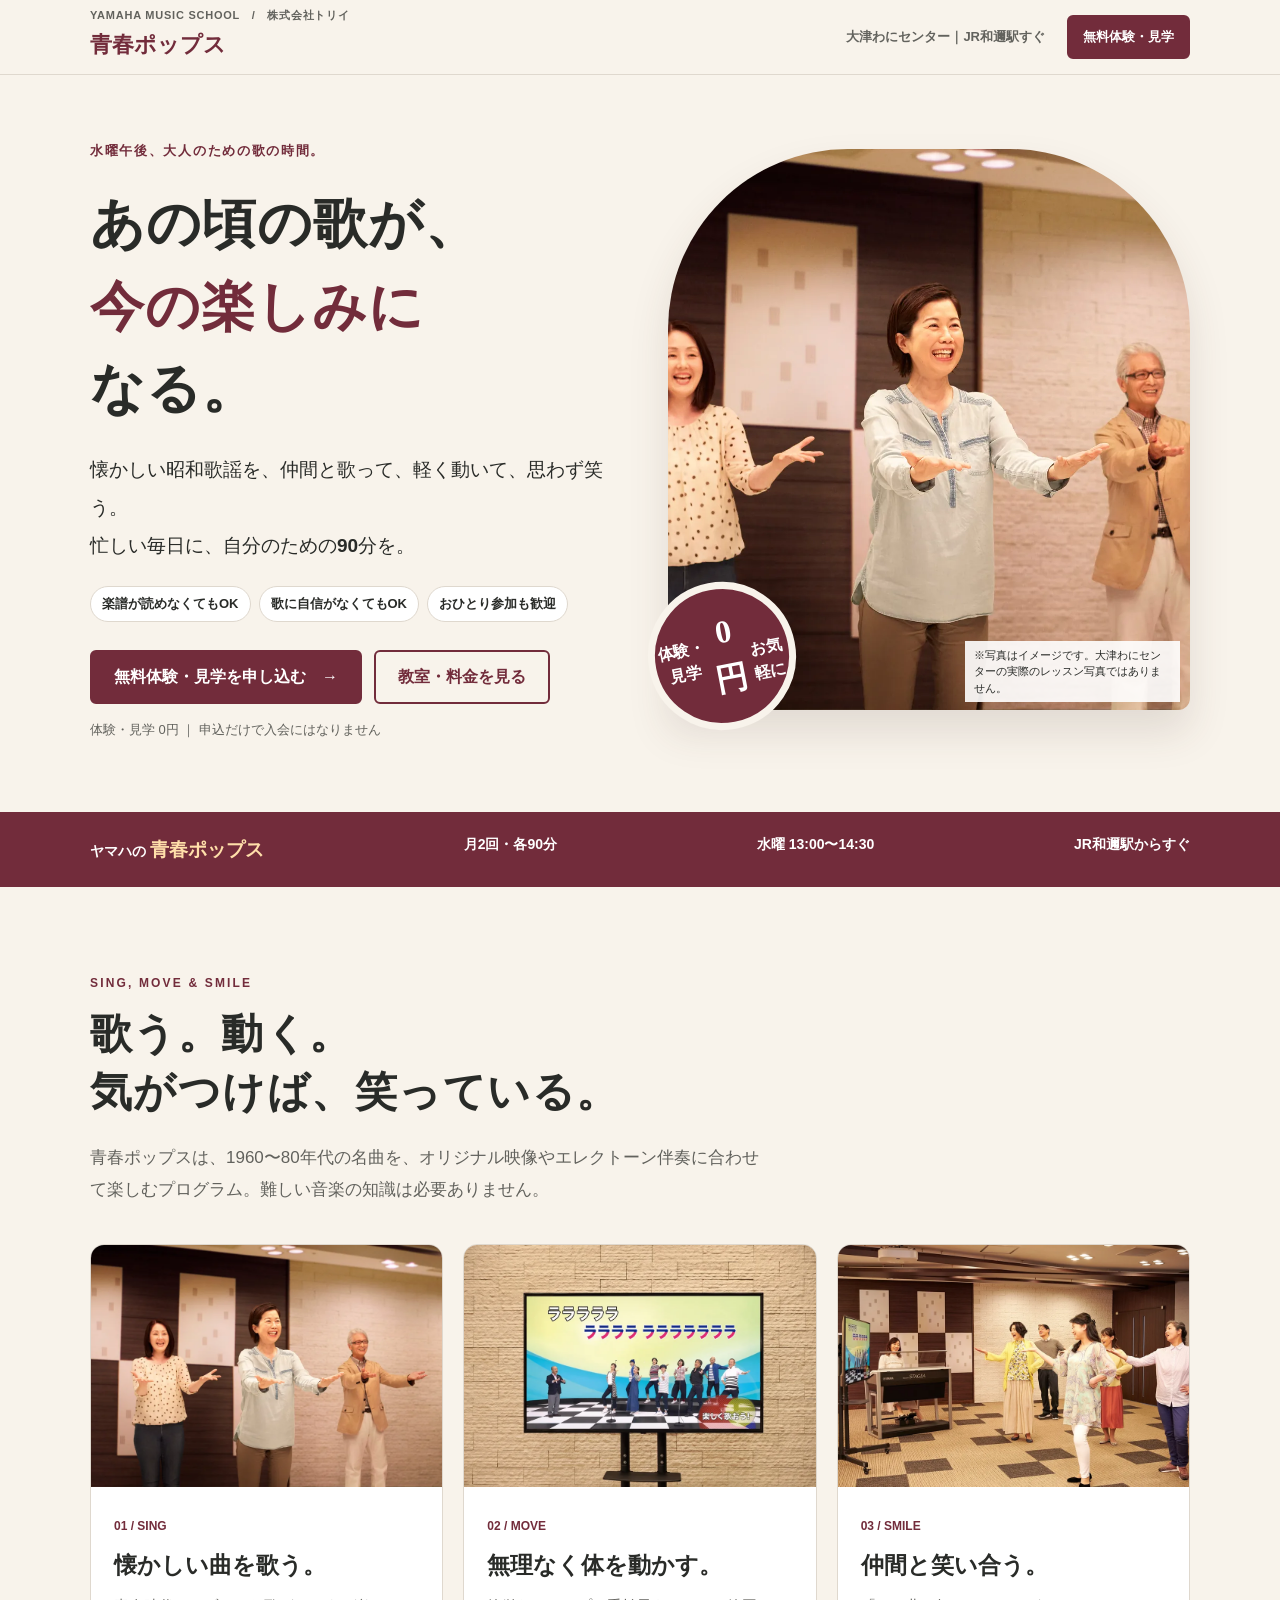
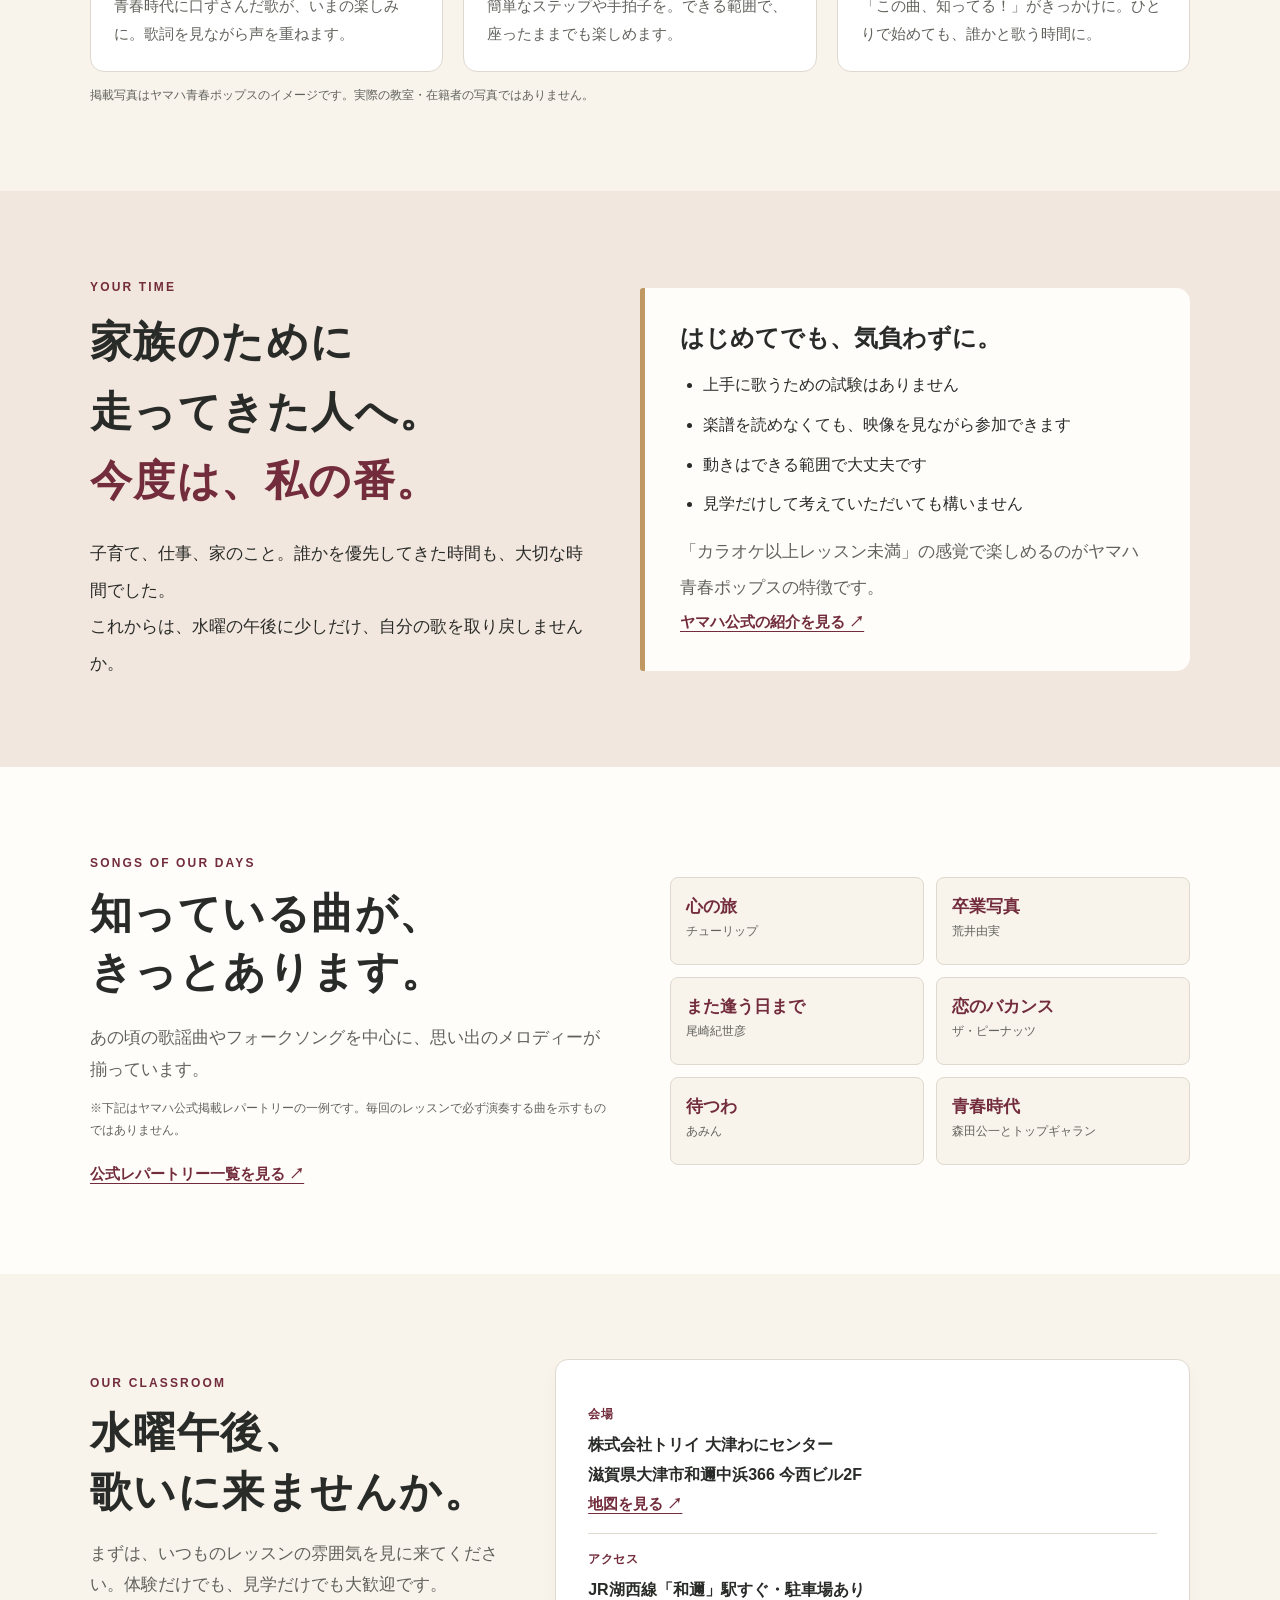
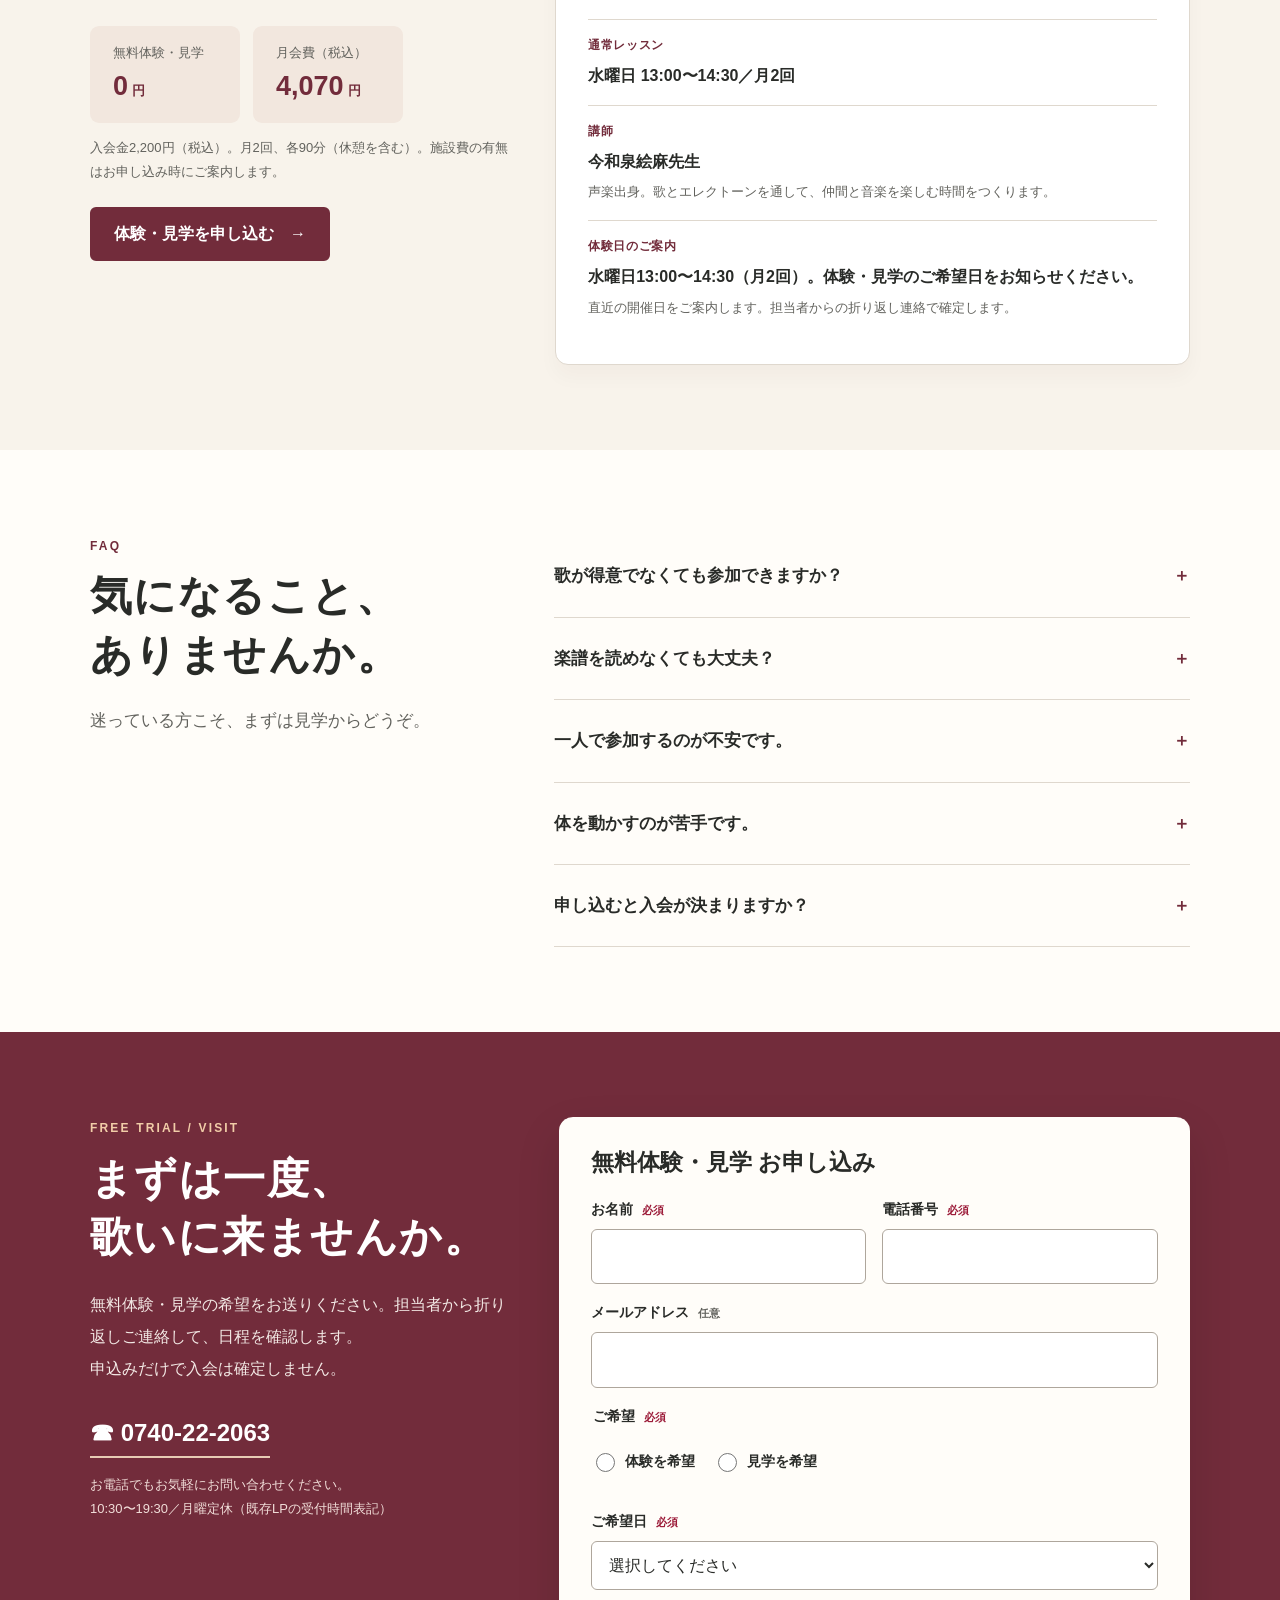
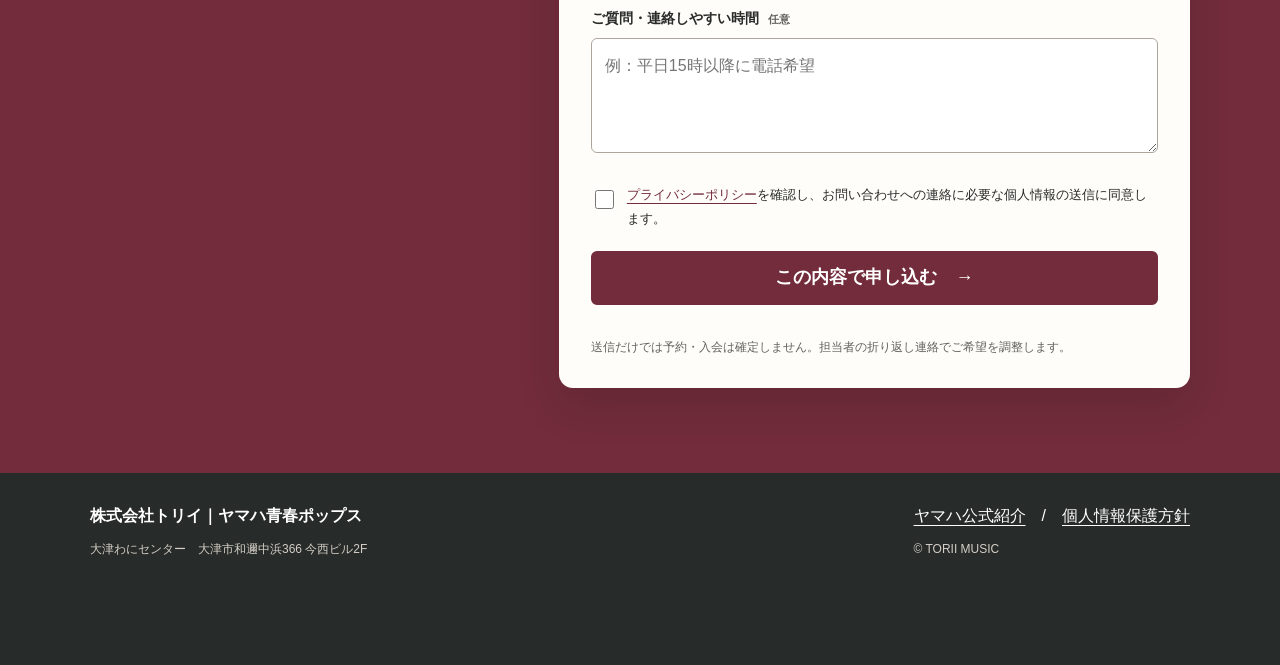
==== commit 17b54453: "Keep trial availability copy evergreen and improve analytics CTA accuracy" ====
--- a/preview-2026.html
+++ b/preview-2026.html
@@ -77,7 +77,7 @@
 <div><dt>アクセス</dt><dd>JR湖西線「和邇」駅すぐ・駐車場あり</dd></div>
 <div><dt>通常レッスン</dt><dd>水曜日 13:00〜14:30／月2回</dd></div>
 <div><dt>講師</dt><dd>今和泉絵麻先生<br><small style="font-weight:400;color:var(--muted)">声楽出身。歌とエレクトーンを通して、仲間と音楽を楽しむ時間をつくります。</small></dd></div>
-<div><dt>体験日のご案内</dt><dd>11月11日・25日（水）を候補として受付中。<br><small style="font-weight:400;color:var(--muted)">日程は担当者の折り返し連絡で確定します。12月以降や別日についてもお気軽にご相談ください。</small></dd></div>
+<div><dt>体験日のご案内</dt><dd>水曜日13:00〜14:30（月2回）。体験・見学のご希望日をお知らせください。<br><small style="font-weight:400;color:var(--muted)">直近の開催日をご案内します。担当者からの折り返し連絡で確定します。</small></dd></div>
 </dl></div>
 </div></section>
 <section class="section faq"><div class="wrap faq-grid"><div><p class="section-kicker">FAQ</p><h2>気になること、<br>ありませんか。</h2><p class="section-intro">迷っている方こそ、まずは見学からどうぞ。</p></div>
@@ -101,7 +101,7 @@
 <div class="field"><label for="phone">電話番号 <span class="required">必須</span></label><input id="phone" name="電話番号" type="tel" inputmode="tel" autocomplete="tel" maxlength="30" required></div>
 <div class="field wide"><label for="email">メールアドレス <span class="optional">任意</span></label><input id="email" name="email" type="email" autocomplete="email" maxlength="254"></div>
 <div class="field wide"><fieldset><legend>ご希望 <span class="required">必須</span></legend><div class="radio-line"><label><input type="radio" name="ご希望" value="体験希望" required> 体験を希望</label><label><input type="radio" name="ご希望" value="見学希望" required> 見学を希望</label></div></fieldset></div>
-<div class="field wide"><label for="date">ご希望日 <span class="required">必須</span></label><select id="date" name="ご希望日" required><option value="">選択してください</option><option value="2026年11月11日（水）13:00" data-date="2026-11-11">11月11日（水）13:00〜14:30（候補）</option><option value="2026年11月25日（水）13:00" data-date="2026-11-25">11月25日（水）13:00〜14:30（候補）</option><option value="12月以降で相談したい">12月以降で相談したい</option><option value="日程について相談したい">日程について相談したい</option></select></div>
+<div class="field wide"><label for="date">ご希望日 <span class="required">必須</span></label><select id="date" name="ご希望日" required><option value="">選択してください</option><option value="2026年11月11日（水）13:00" data-date="2026-11-11">11月11日（水）13:00〜14:30（候補）</option><option value="2026年11月25日（水）13:00" data-date="2026-11-25">11月25日（水）13:00〜14:30（候補）</option><option value="できるだけ早く参加したい">できるだけ早く参加したい</option><option value="日程について相談したい">日程について相談したい</option></select></div>
 <div class="field wide"><label for="message">ご質問・連絡しやすい時間 <span class="optional">任意</span></label><textarea id="message" name="ご質問・連絡しやすい時間" maxlength="3000" rows="3" placeholder="例：平日15時以降に電話希望"></textarea></div>
 </div>
 <label class="consent"><input type="checkbox" name="個人情報の取扱いに同意" value="同意する" required><span><a href="https://www.toriimusic.co.jp/privacy_policy/" target="_blank" rel="noopener noreferrer" style="color:var(--wine)">プライバシーポリシー</a>を確認し、お問い合わせへの連絡に必要な個人情報の送信に同意します。</span></label>
@@ -120,8 +120,8 @@
 ["utm_source","utm_medium","utm_campaign"].forEach(function(k){form.elements.namedItem(k).value=q.get(k)||""});
 document.getElementById("source-page").value=location.href.split("#")[0];
 function event(name,params){window.dataLayer=window.dataLayer||[];window.dataLayer.push(Object.assign({event:name},params||{}))}
-document.querySelectorAll(".js-cta").forEach(function(el){el.addEventListener("click",function(){event(el.getAttribute("href").indexOf("tel:")===0?"seisyun_phone_click":"seisyun_form_open",{cta_location:el.dataset.cta||"unknown"})})});
-function updateDate(){document.querySelectorAll("#date option[data-date]").forEach(function(opt){if(Date.now()>Date.parse(opt.dataset.date+"T14:30:00+09:00")){opt.disabled=true;if(opt.selected)date.value="";if(!opt.textContent.includes("終了"))opt.textContent+="（受付終了）"}})}
+document.querySelectorAll(".js-cta").forEach(function(el){el.addEventListener("click",function(){event(el.getAttribute("href").indexOf("tel:")===0?"seisyun_phone_click":el.getAttribute("href")==="#contact"?"seisyun_form_open":"seisyun_details_click",{cta_location:el.dataset.cta||"unknown"})})});
+function updateDate(){document.querySelectorAll("#date option[data-date]").forEach(function(opt){if(Date.now()>Date.parse(opt.dataset.date+"T14:30:00+09:00")){if(opt.selected)date.value="";opt.remove()}})}
 updateDate();date.addEventListener("focus",updateDate);document.addEventListener("visibilitychange",function(){if(!document.hidden)updateDate()});
 form.addEventListener("submit",async function(e){
 e.preventDefault();if(busy||complete)return;updateDate();if(!form.reportValidity())return;
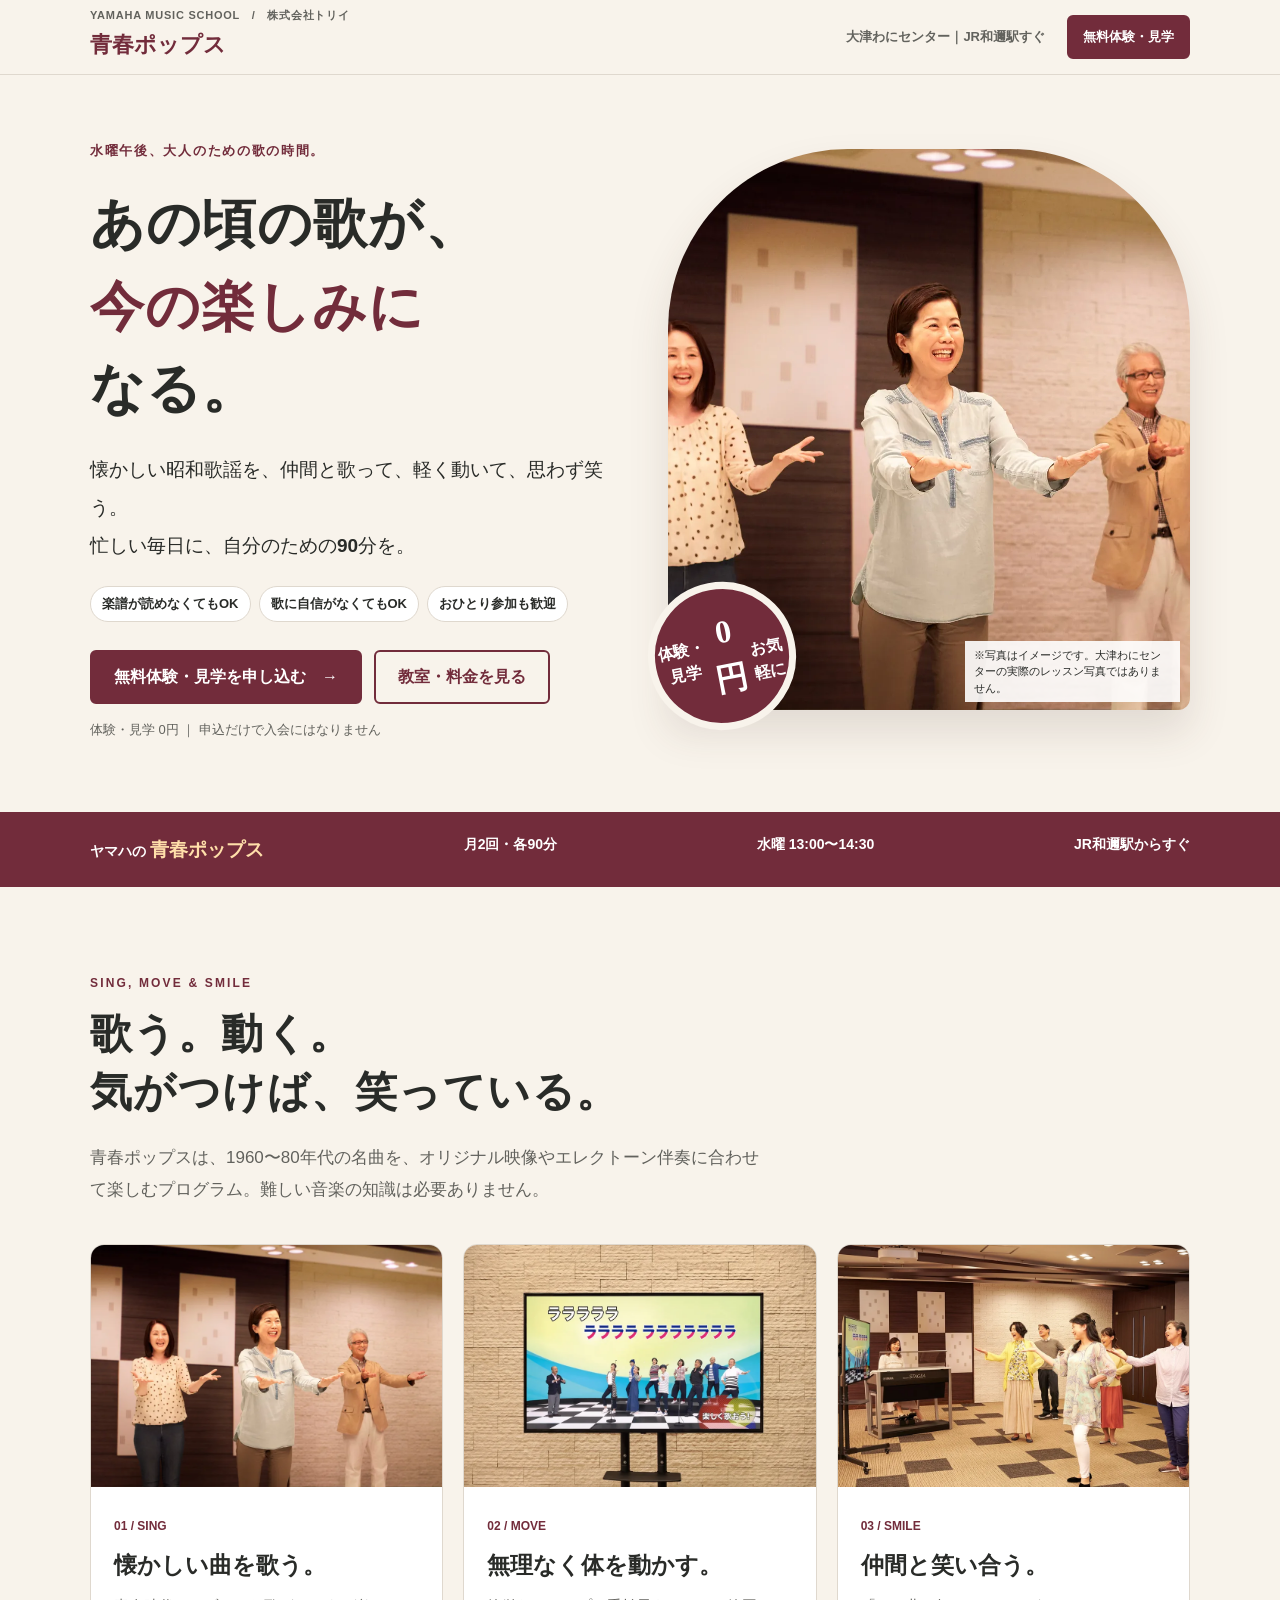
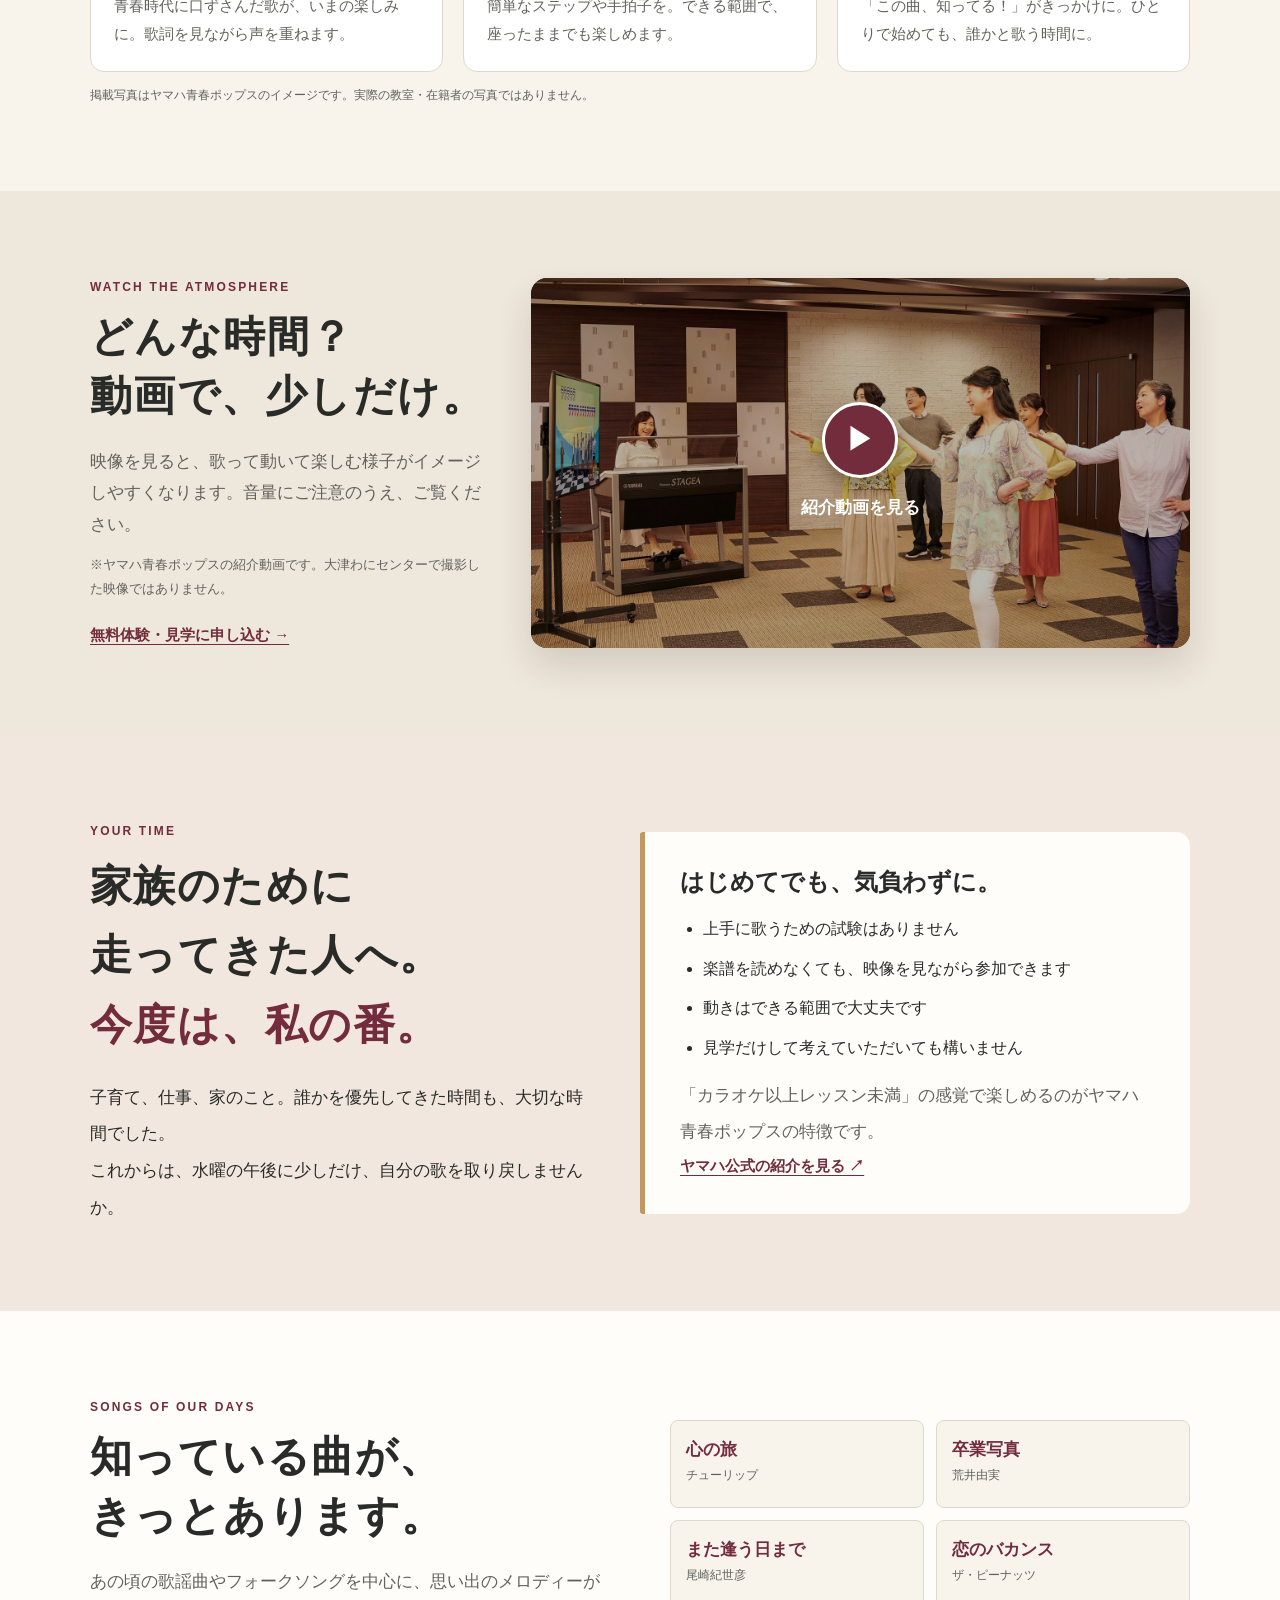
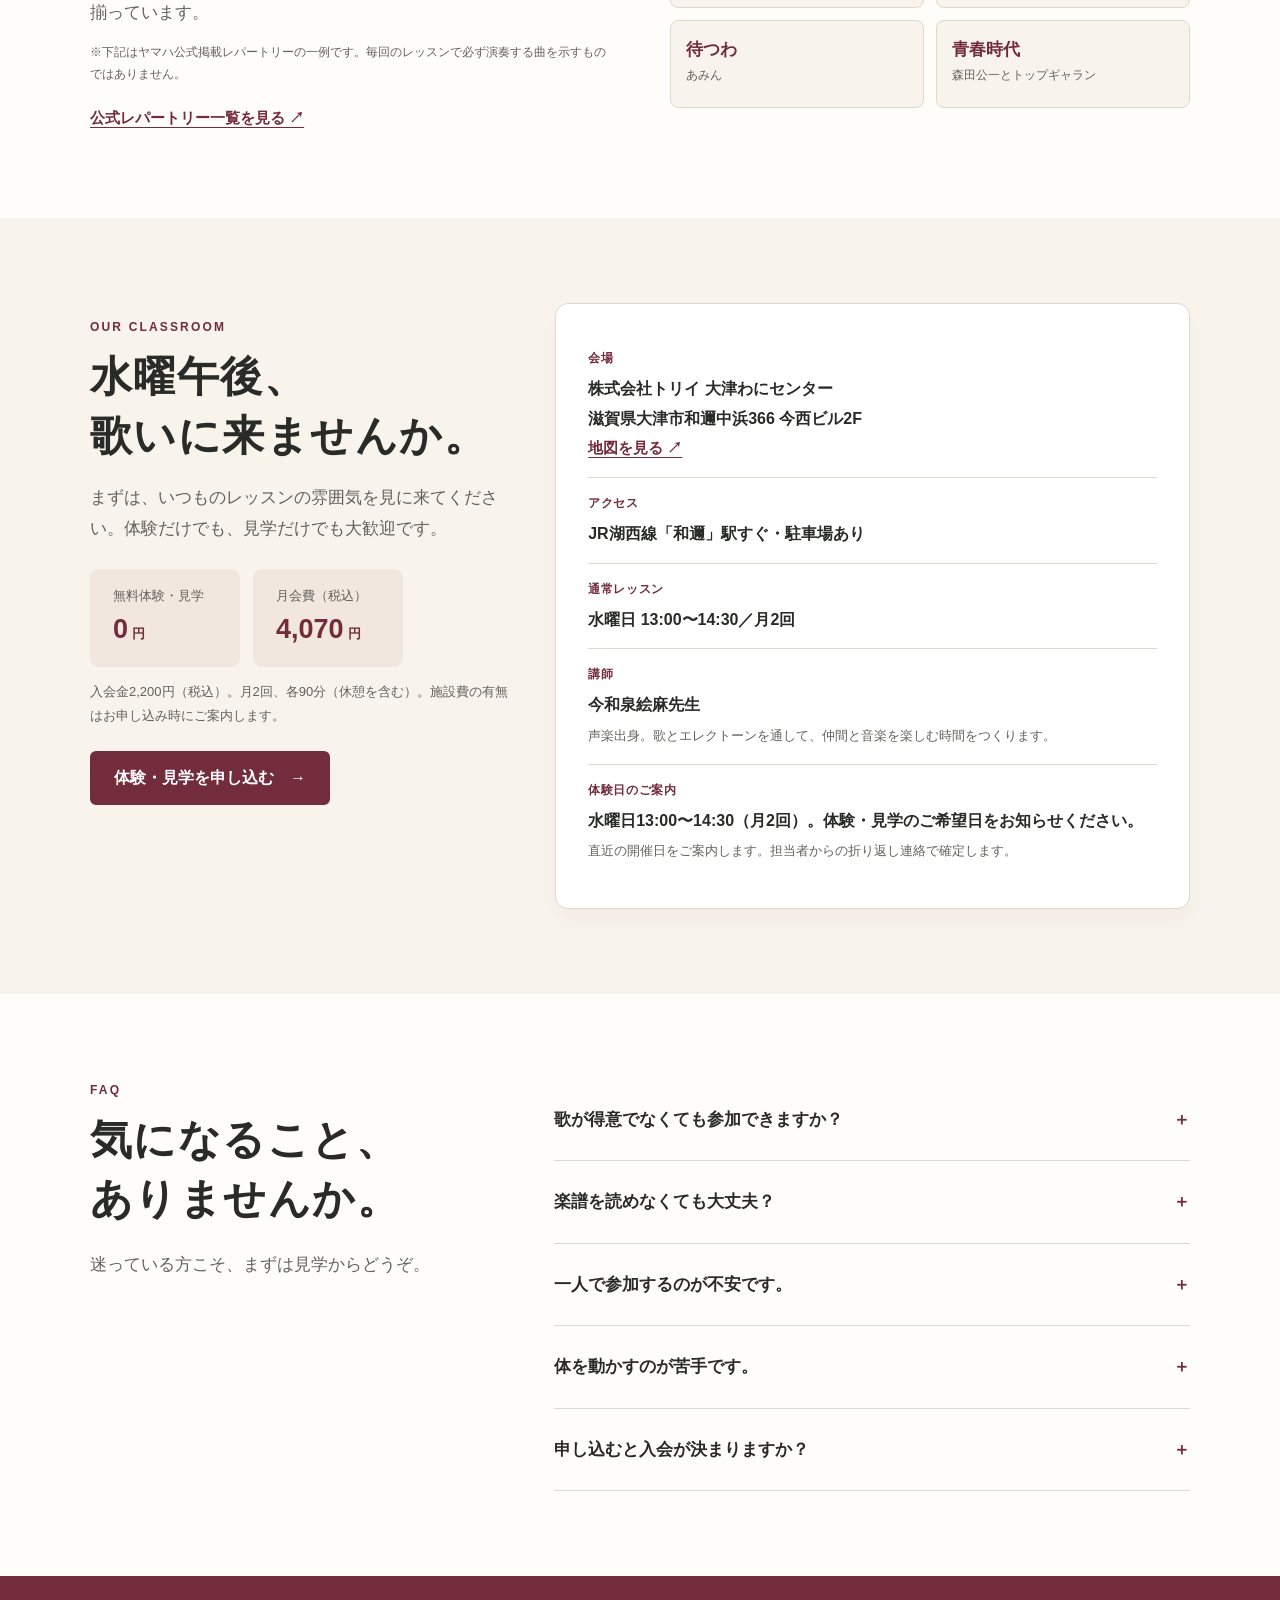
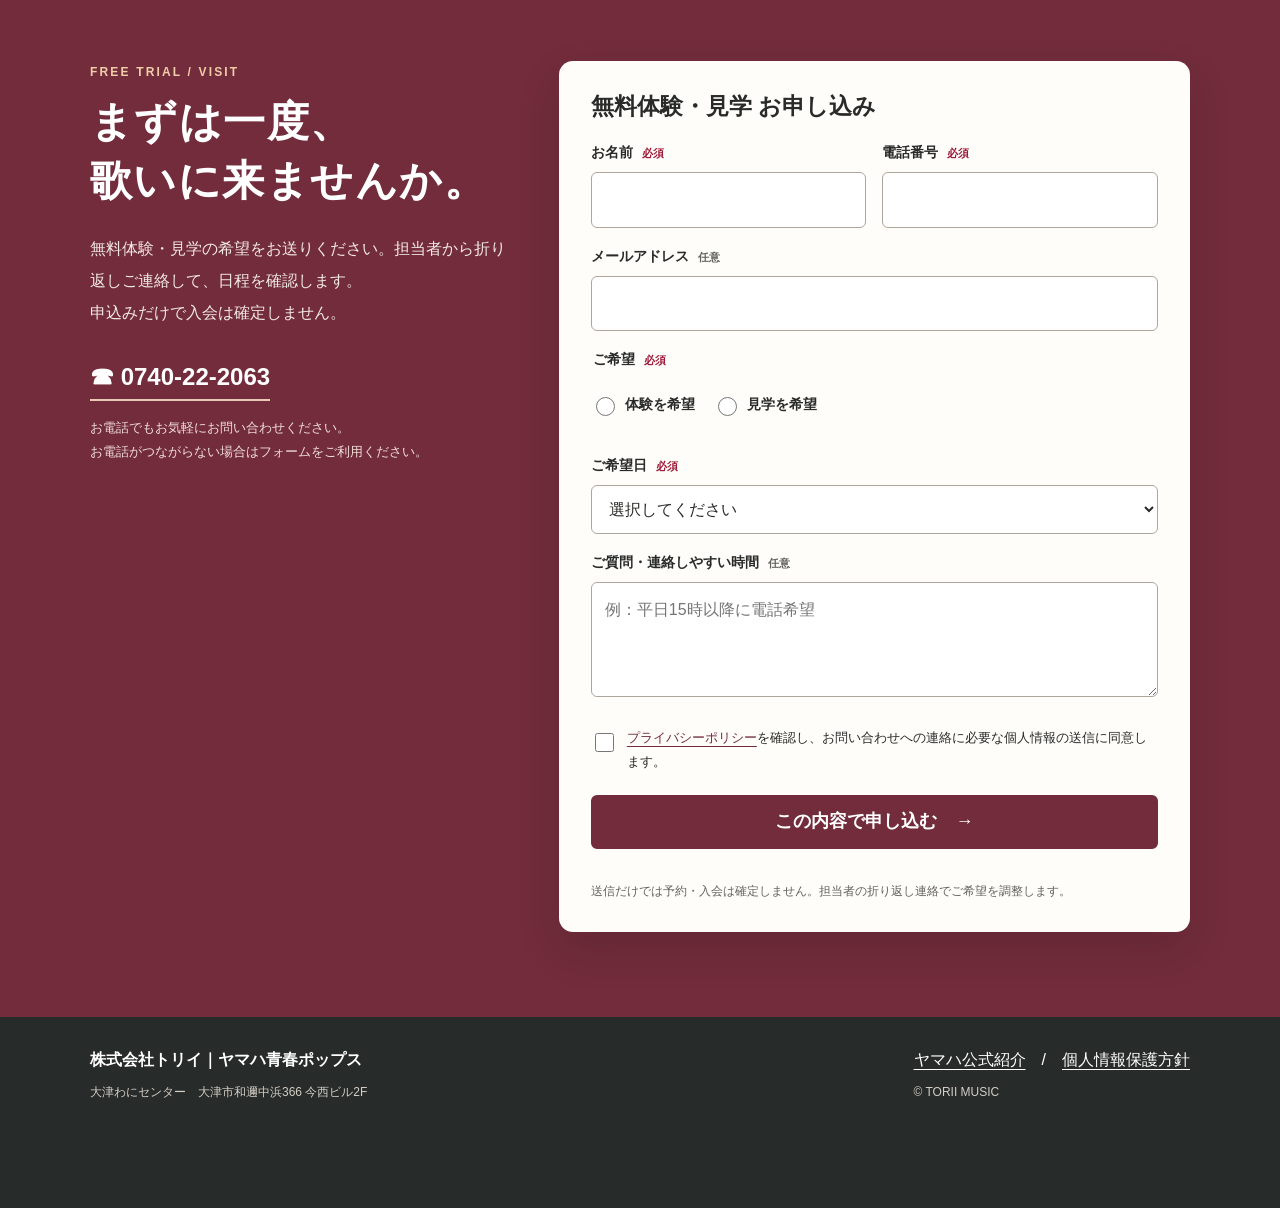
==== commit c0c1f113: "Add in-page Yamaha introduction video and finalize landing-page copy" ====
--- a/preview-2026.html
+++ b/preview-2026.html
@@ -31,7 +31,8 @@
 @media(max-width:860px){.hero-grid,.story-grid,.songs-grid,.class-grid,.faq-grid,.apply-grid{grid-template-columns:1fr;gap:32px}.hero-grid{gap:26px}.hero-visual{max-width:520px;width:100%;margin:auto}.hero-image{aspect-ratio:4/3.5;border-radius:130px 130px 10px 10px}.feature-grid{grid-template-columns:repeat(2,1fr)}.class-grid{gap:26px}.apply-grid{gap:29px}.story-grid{gap:28px}}
 @media(max-width:590px){html{scroll-padding-top:66px}.wrap{width:min(100% - 34px,1100px)}.topinner{min-height:65px}.brand{font-size:17px}.brand small{font-size:9px}.topplace{display:none}.top .btn{font-size:12px;padding:9px 10px;min-height:42px}.hero{padding:30px 0 47px}.hero h1{font-size:clamp(29px,8vw,37px);margin:13px 0 16px;line-height:1.57}.hero-lead{font-size:16px}.hero-strong{margin:17px 0 22px}.hero-strong span{font-size:12px}.hero-actions{gap:9px}.hero-actions .btn{width:100%}.hero-actions .btn.outline{min-height:43px}.hero-visual{margin-top:4px}.hero-image{aspect-ratio:1.35;border-radius:90px 90px 10px 10px}.hero-stamp{width:99px;height:99px;font-size:11px;left:-4px;bottom:8px;border-width:4px}.hero-stamp b{font-size:22px}.photo-note{max-width:190px;bottom:23px;font-size:10px}.trust .wrap{padding:15px 0;gap:10px}.trust span{font-size:12px}.trust b{font-size:16px}.section{padding:56px 0}.section h2{font-size:30px}.section-intro{font-size:15px}.feature-grid{grid-template-columns:1fr;gap:13px;margin-top:25px}.feature{display:grid;grid-template-columns:42% 58%;align-items:stretch}.feature img{height:100%;aspect-ratio:auto;min-height:153px}.feature-copy{padding:13px}.feature h3{font-size:20px;margin:4px 0}.feature p{font-size:13px;line-height:1.7}.story p:not(.section-kicker){font-size:15px}.quote{padding:25px 21px}.quote h3{font-size:22px}.song-cards{gap:9px}.song{padding:11px;min-height:83px}.song strong{font-size:14px}.song small{font-size:11px}.class-card{padding:21px}.price{flex:1;min-width:125px;padding:13px}.price b{font-size:23px}.faq-list summary{font-size:16px}.apply .section-kicker{font-size:11px}.form-card{padding:22px 18px}.fields{grid-template-columns:1fr;gap:14px}.field.wide{grid-column:auto}.footer{padding-bottom:93px}.footgrid{display:block}.footgrid>*{margin-bottom:14px}.sticky{display:grid;grid-template-columns:40% 60%;position:fixed;bottom:0;left:0;right:0;z-index:30;box-shadow:0 -4px 18px rgba(0,0,0,.12);background:#fff}.sticky a{display:flex;align-items:center;justify-content:center;min-height:68px;text-decoration:none;font-size:14px;font-weight:800;line-height:1.3}.sticky .call{color:var(--wine)}.sticky .book{background:var(--wine);color:#fff}}
 @media(prefers-reduced-motion:reduce){html{scroll-behavior:auto}.btn{transition:none}.btn:hover{transform:none}}
-</style>
+
+.video-section{background:#eee7dc}.video-grid{display:grid;grid-template-columns:.75fr 1.25fr;align-items:center;gap:45px}.video-box{position:relative;aspect-ratio:16/9;border-radius:16px;overflow:hidden;background:#2a2925;box-shadow:0 18px 36px rgba(50,32,23,.14)}.video-box img{width:100%;height:100%;object-fit:cover;filter:brightness(.73)}.video-box button{position:absolute;inset:0;margin:auto;border:0;background:transparent;color:#fff;font-weight:800;font-size:17px;display:flex;flex-direction:column;gap:14px;align-items:center;justify-content:center}.video-circle{background:var(--wine);width:76px;height:76px;display:grid;place-items:center;border-radius:50%;border:3px solid #fff;font-size:28px;box-shadow:0 8px 20px rgba(0,0,0,.3)}.video-box iframe{display:block;width:100%;height:100%;border:0}.video-info{font-size:13px;color:var(--muted);margin-top:13px}@media(max-width:860px){.video-grid{grid-template-columns:1fr;gap:22px}}</style>
 </head>
 <body>
 <noscript><iframe src="https://www.googletagmanager.com/ns.html?id=GTM-MSD7G7FP" height="0" width="0" style="display:none;visibility:hidden"></iframe></noscript>
@@ -62,6 +63,8 @@
 <article class="feature"><img src="images/group-5P-960.webp" loading="lazy" width="960" height="640" alt="一緒に歌う仲間たちのイメージ"><div class="feature-copy"><span class="feature-no">03 / SMILE</span><h3>仲間と笑い合う。</h3><p>「この曲、知ってる！」がきっかけに。ひとりで始めても、誰かと歌う時間に。</p></div></article>
 </div><p class="photo-disclaimer">掲載写真はヤマハ青春ポップスのイメージです。実際の教室・在籍者の写真ではありません。</p>
 </div></section>
+
+<section class="section video-section" id="movie"><div class="wrap video-grid"><div><p class="section-kicker">WATCH THE ATMOSPHERE</p><h2>どんな時間？<br>動画で、少しだけ。</h2><p class="section-intro">映像を見ると、歌って動いて楽しむ様子がイメージしやすくなります。音量にご注意のうえ、ご覧ください。</p><p class="video-info">※ヤマハ青春ポップスの紹介動画です。大津わにセンターで撮影した映像ではありません。</p><p style="margin-top:19px"><a class="small-link" href="#contact" data-cta="video_form">無料体験・見学に申し込む →</a></p></div><div class="video-box" id="video-box"><img src="images/group-5P-1600.webp" width="1600" height="1066" loading="lazy" alt="ヤマハ青春ポップス紹介動画の再生イメージ"><button type="button" id="play-video" aria-label="ヤマハ青春ポップス紹介動画を再生"><span class="video-circle" aria-hidden="true">▶</span>紹介動画を見る</button></div></div></section>
 <section class="section story"><div class="wrap story-grid">
 <div><p class="section-kicker">YOUR TIME</p><h2>家族のために<br>走ってきた人へ。<br><span style="color:var(--wine)">今度は、私の番。</span></h2><p>子育て、仕事、家のこと。誰かを優先してきた時間も、大切な時間でした。<br>これからは、水曜の午後に少しだけ、自分の歌を取り戻しませんか。</p></div>
 <div class="quote"><h3>はじめてでも、気負わずに。</h3><ul><li>上手に歌うための試験はありません</li><li>楽譜を読めなくても、映像を見ながら参加できます</li><li>動きはできる範囲で大丈夫です</li><li>見学だけして考えていただいても構いません</li></ul><p class="fine">「カラオケ以上レッスン未満」の感覚で楽しめるのがヤマハ青春ポップスの特徴です。</p><a class="small-link" href="https://school.jp.yamaha.com/music/seishun/" target="_blank" rel="noopener noreferrer" data-cta="yamaha_official">ヤマハ公式の紹介を見る ↗</a></div>
@@ -89,7 +92,7 @@
 <details><summary>申し込むと入会が決まりますか？</summary><p>いいえ。このフォームは無料体験・見学の希望受付です。体験・見学後にご検討いただけます。</p></details>
 </div></div></section>
 <section class="section apply" id="contact"><div class="wrap apply-grid">
-<div><p class="section-kicker">FREE TRIAL / VISIT</p><h2>まずは一度、<br>歌いに来ませんか。</h2><p class="apply-note">無料体験・見学の希望をお送りください。担当者から折り返しご連絡して、日程を確認します。<br>申込みだけで入会は確定しません。</p><a class="apply-phone js-cta" href="tel:0740-22-2063" data-cta="contact_phone">☎ 0740-22-2063</a><p class="fine">お電話でもお気軽にお問い合わせください。<br>10:30〜19:30／月曜定休（既存LPの受付時間表記）</p></div>
+<div><p class="section-kicker">FREE TRIAL / VISIT</p><h2>まずは一度、<br>歌いに来ませんか。</h2><p class="apply-note">無料体験・見学の希望をお送りください。担当者から折り返しご連絡して、日程を確認します。<br>申込みだけで入会は確定しません。</p><a class="apply-phone js-cta" href="tel:0740-22-2063" data-cta="contact_phone">☎ 0740-22-2063</a><p class="fine">お電話でもお気軽にお問い合わせください。<br>お電話がつながらない場合はフォームをご利用ください。</p></div>
 <div class="form-card"><h3>無料体験・見学 お申し込み</h3>
 <form id="trial-application-form" method="POST" action="https://formspree.io/f/xpqvlzzk" data-clarity-mask="true">
 <input type="hidden" name="_subject" value="【青春ポップス】大津わにセンター 無料体験・見学申込">
@@ -116,7 +119,7 @@
 (function(){
 "use strict";
 var form=document.getElementById("trial-application-form"),status=document.getElementById("form-status"),send=form.querySelector('button[type="submit"]'),date=document.getElementById("date"),busy=false,complete=false;
-var q=new URLSearchParams(location.search);
+var play=document.getElementById("play-video");if(play)play.addEventListener("click",function(){var box=document.getElementById("video-box");var iframe=document.createElement("iframe");iframe.src="https://www.youtube-nocookie.com/embed/WBuT2JIN__A?rel=0&autoplay=1&playsinline=1";iframe.title="ヤマハ青春ポップス紹介動画";iframe.allow="autoplay; encrypted-media; picture-in-picture";iframe.allowFullscreen=true;iframe.referrerPolicy="strict-origin-when-cross-origin";box.replaceChildren(iframe);event("seisyun_video_play",{video_id:"WBuT2JIN__A"});iframe.focus()});var q=new URLSearchParams(location.search);
 ["utm_source","utm_medium","utm_campaign"].forEach(function(k){form.elements.namedItem(k).value=q.get(k)||""});
 document.getElementById("source-page").value=location.href.split("#")[0];
 function event(name,params){window.dataLayer=window.dataLayer||[];window.dataLayer.push(Object.assign({event:name},params||{}))}
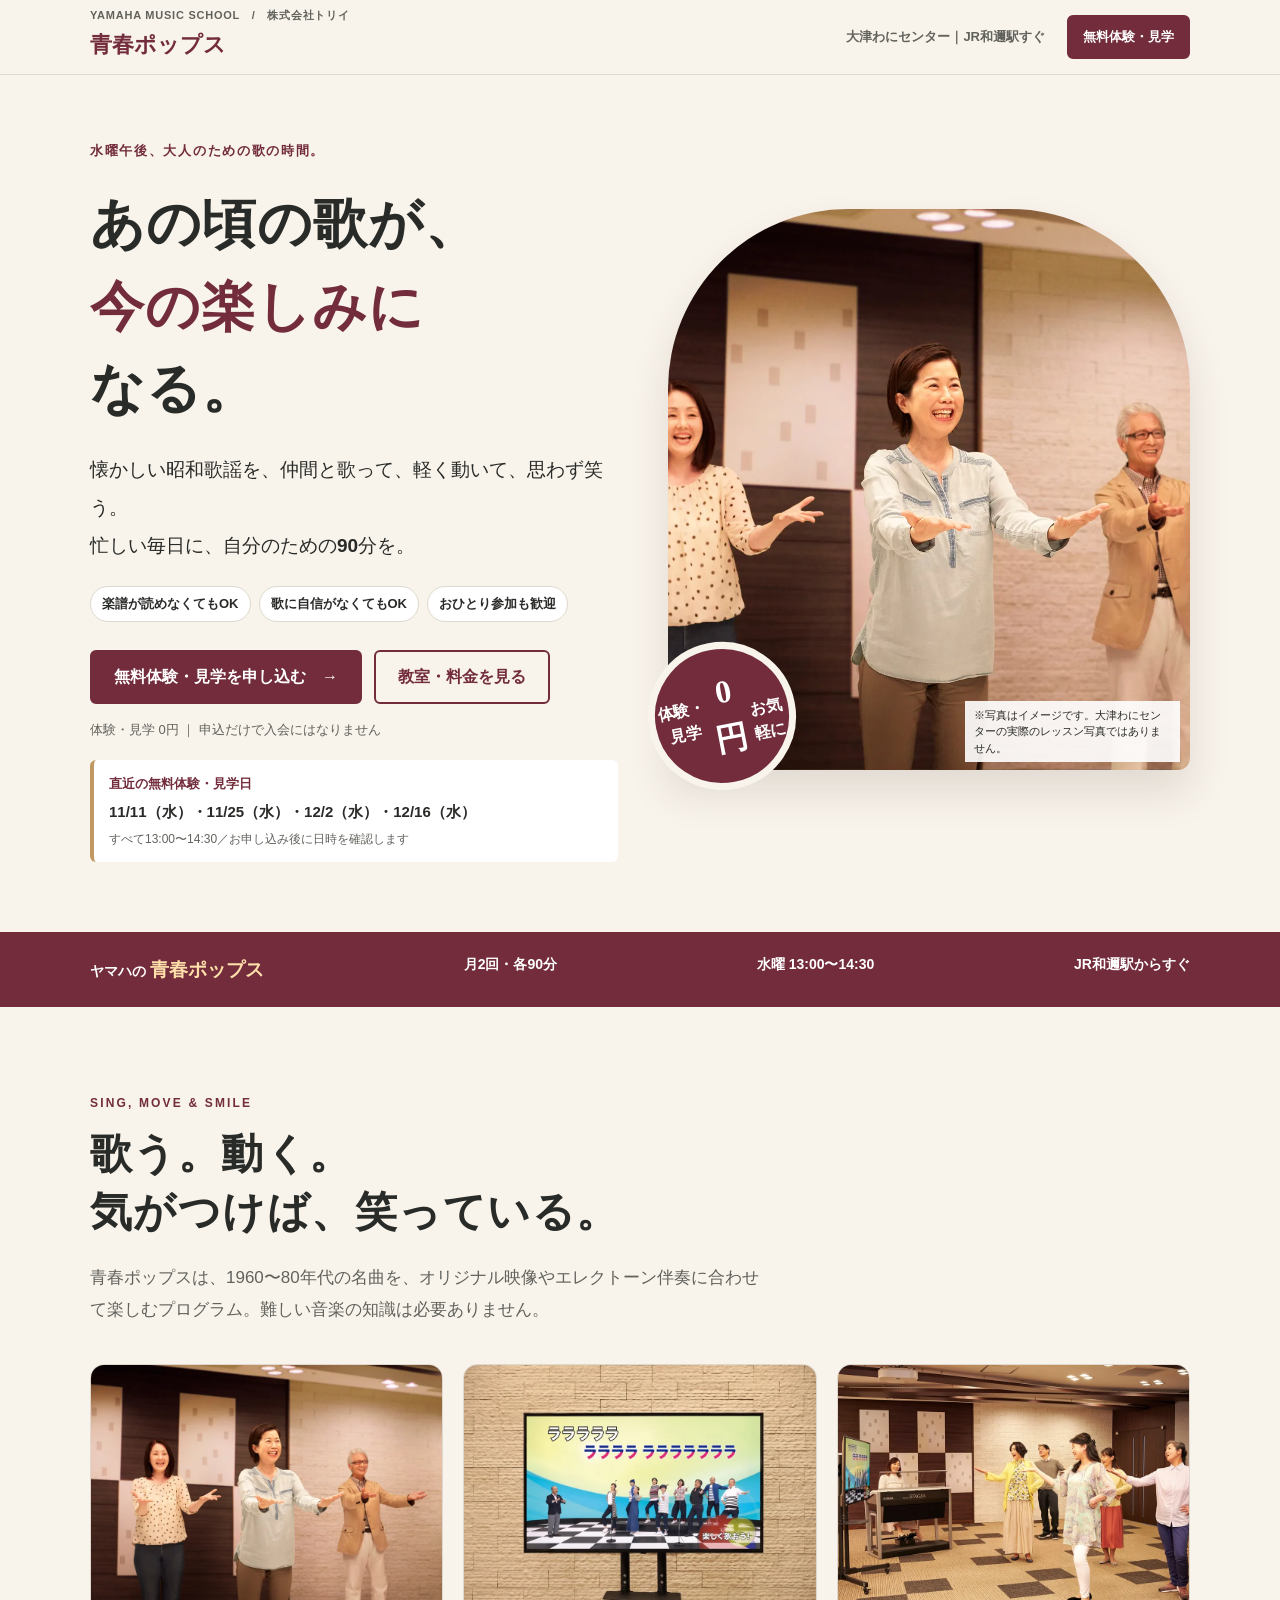
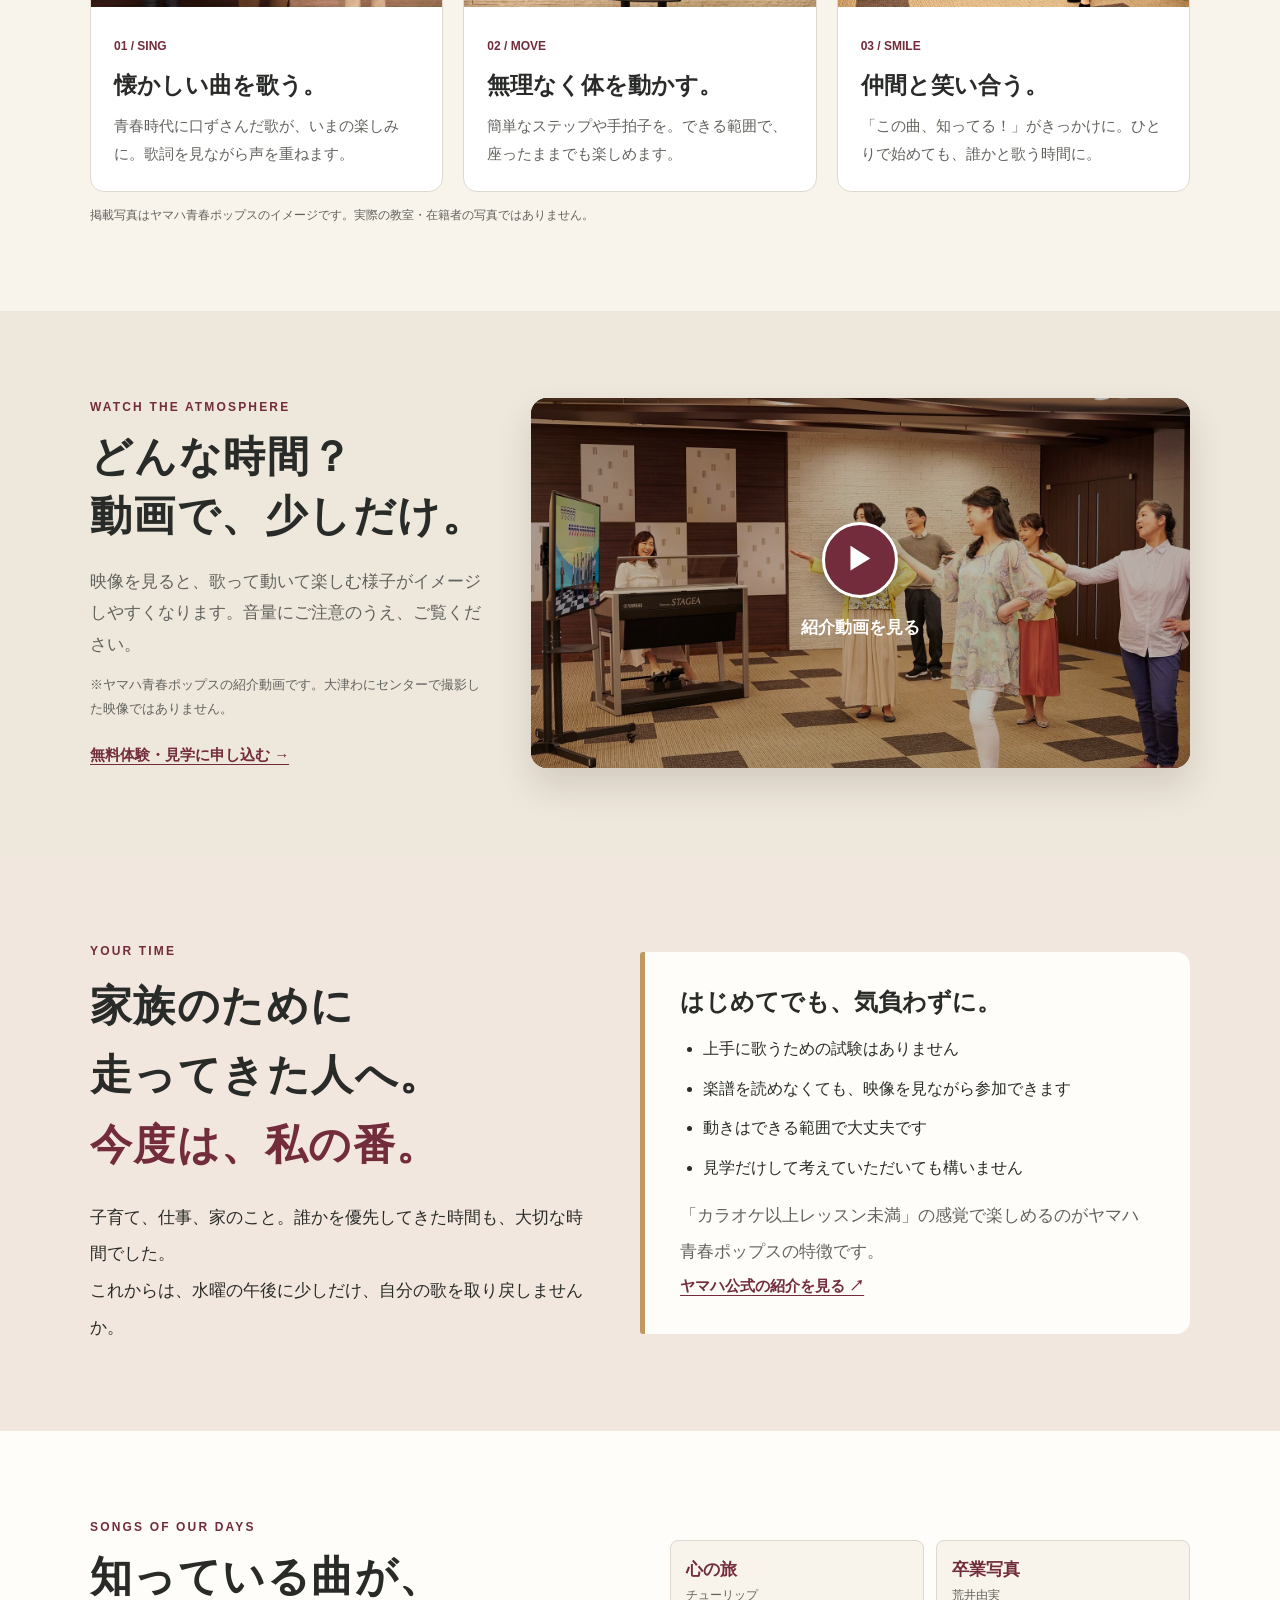
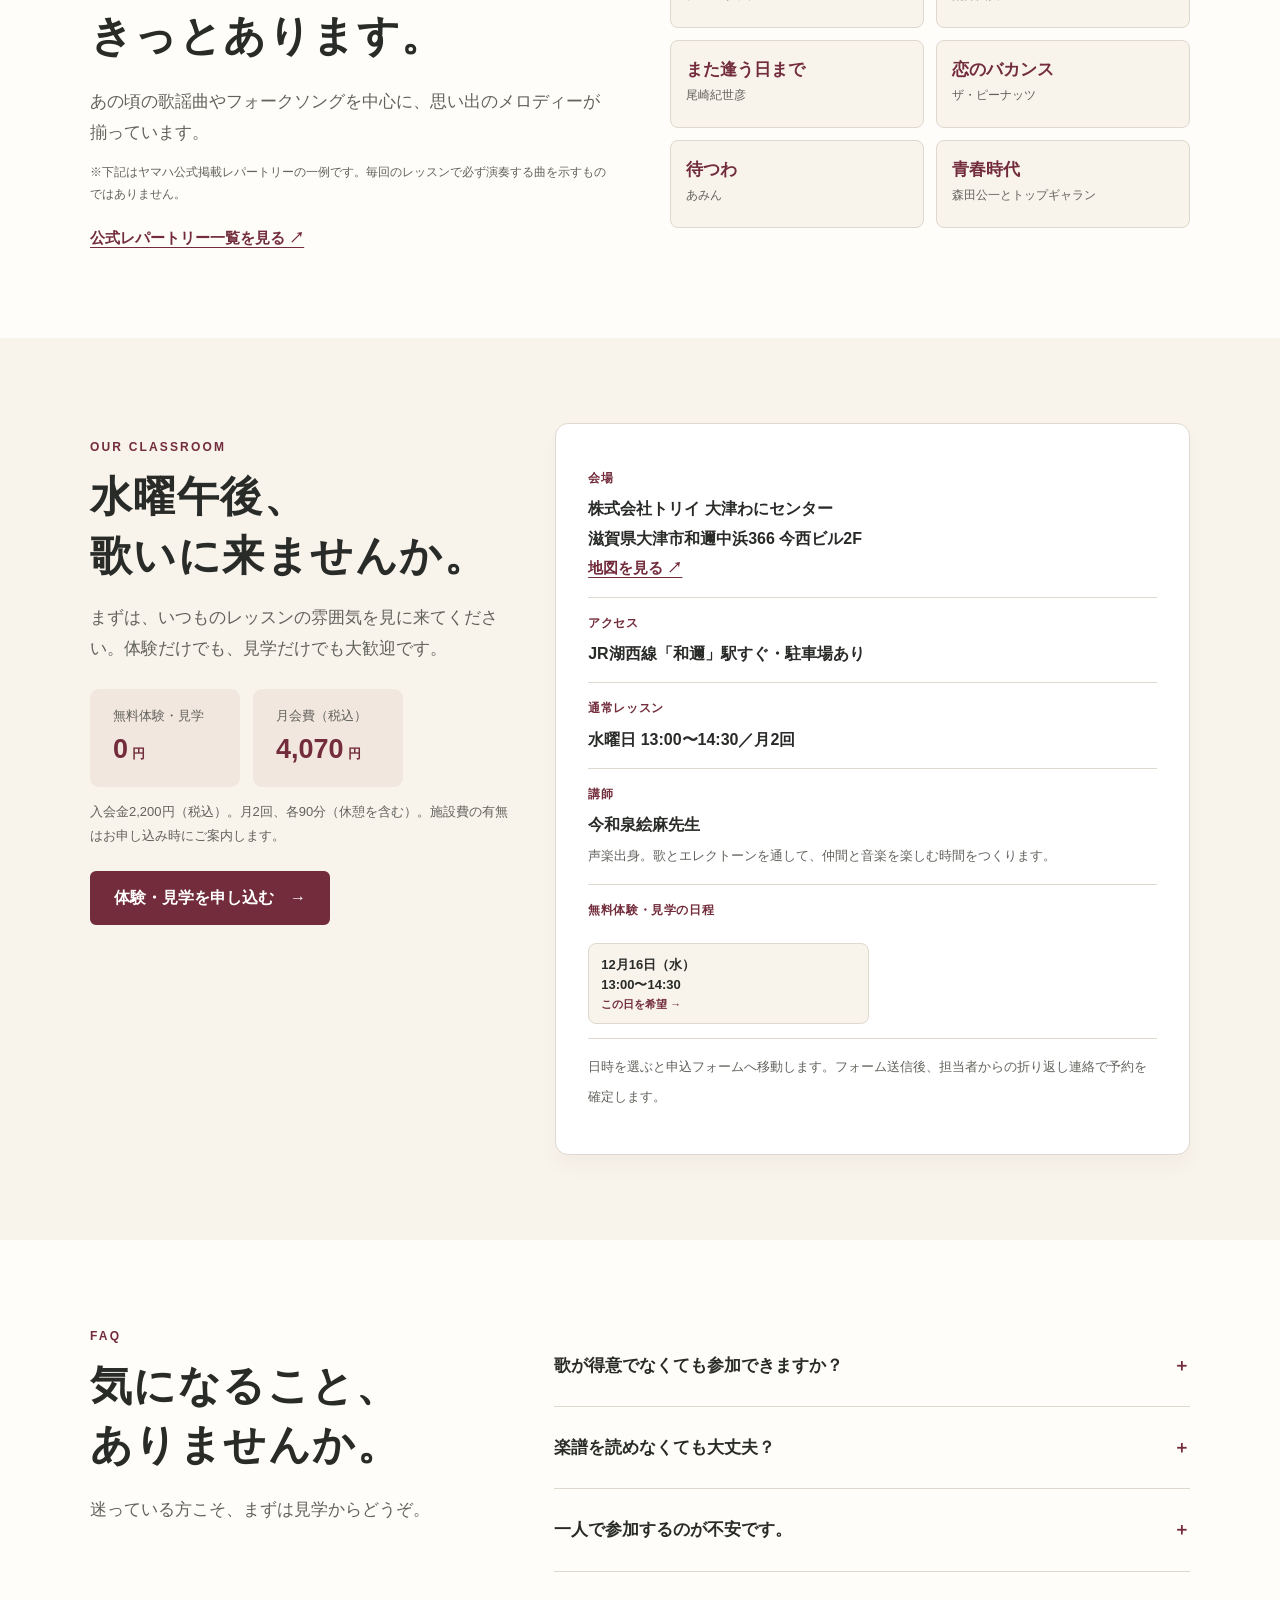
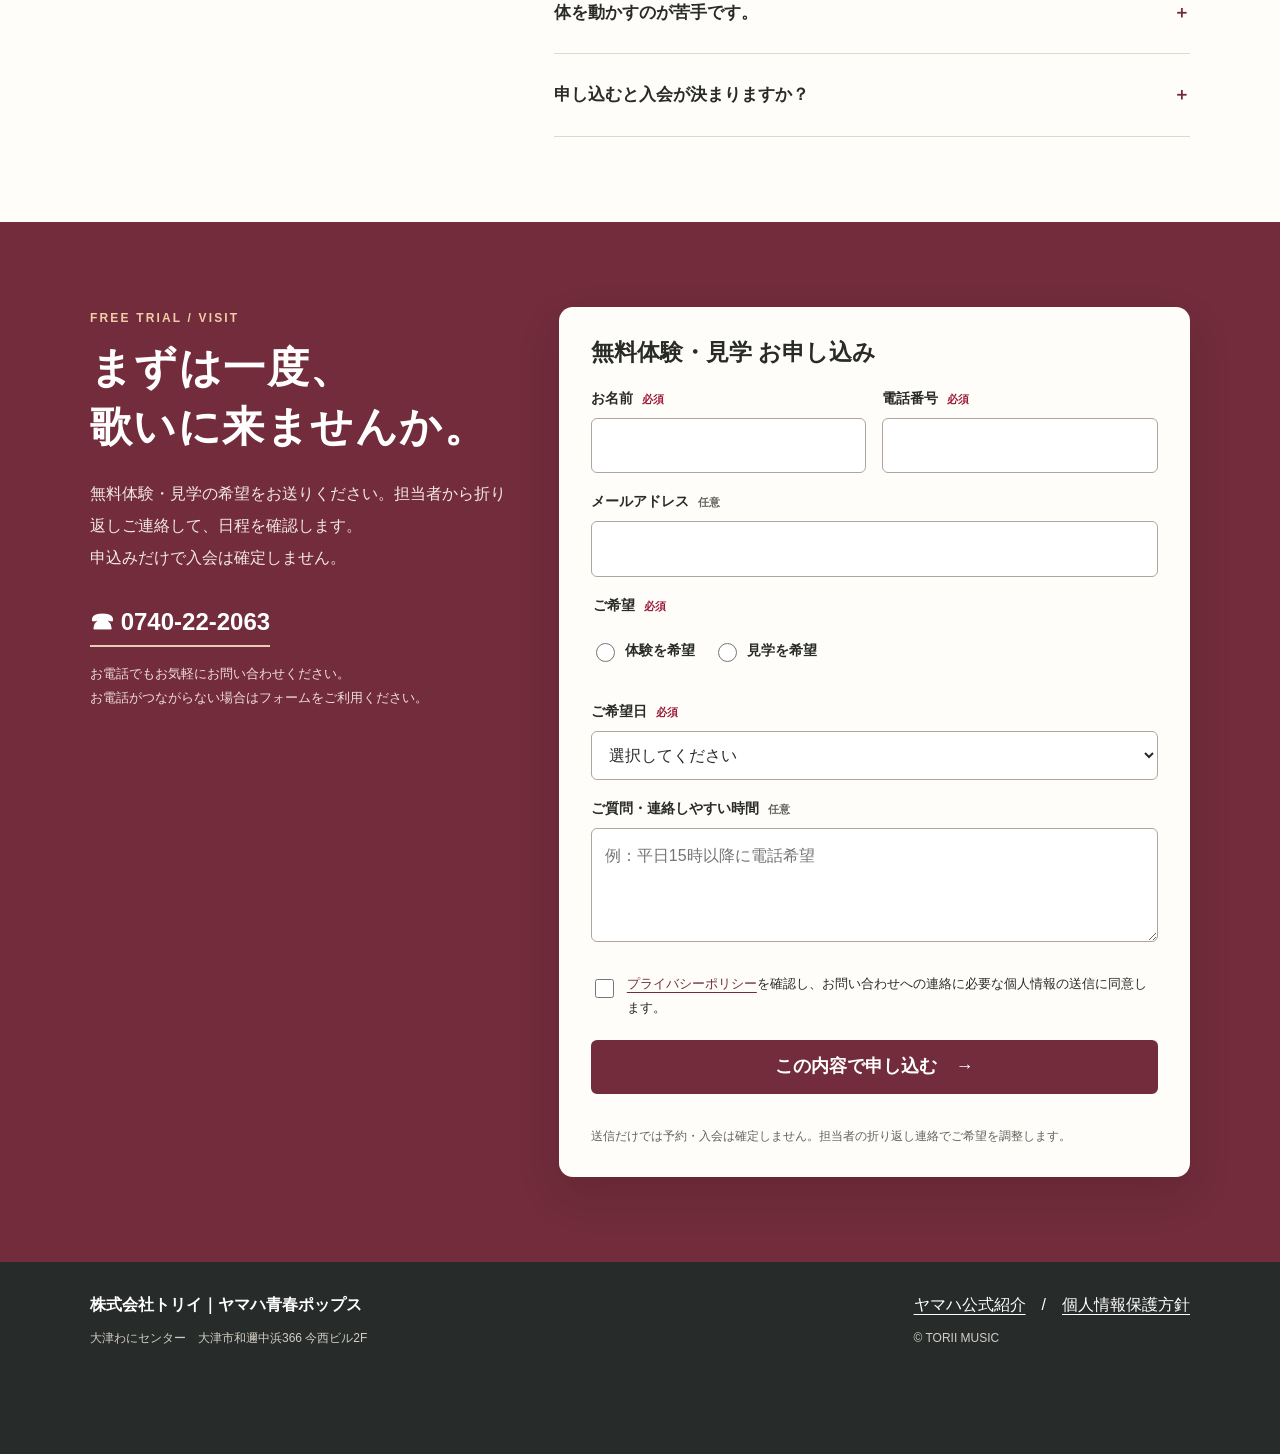
==== commit 1e33d4d9: "Apply confirmed Nov/Dec 2026 Seishun trial dates (13:00–14:30) to preview-2026.html" ====
--- a/preview-2026.html
+++ b/preview-2026.html
@@ -32,7 +32,11 @@
 @media(max-width:590px){html{scroll-padding-top:66px}.wrap{width:min(100% - 34px,1100px)}.topinner{min-height:65px}.brand{font-size:17px}.brand small{font-size:9px}.topplace{display:none}.top .btn{font-size:12px;padding:9px 10px;min-height:42px}.hero{padding:30px 0 47px}.hero h1{font-size:clamp(29px,8vw,37px);margin:13px 0 16px;line-height:1.57}.hero-lead{font-size:16px}.hero-strong{margin:17px 0 22px}.hero-strong span{font-size:12px}.hero-actions{gap:9px}.hero-actions .btn{width:100%}.hero-actions .btn.outline{min-height:43px}.hero-visual{margin-top:4px}.hero-image{aspect-ratio:1.35;border-radius:90px 90px 10px 10px}.hero-stamp{width:99px;height:99px;font-size:11px;left:-4px;bottom:8px;border-width:4px}.hero-stamp b{font-size:22px}.photo-note{max-width:190px;bottom:23px;font-size:10px}.trust .wrap{padding:15px 0;gap:10px}.trust span{font-size:12px}.trust b{font-size:16px}.section{padding:56px 0}.section h2{font-size:30px}.section-intro{font-size:15px}.feature-grid{grid-template-columns:1fr;gap:13px;margin-top:25px}.feature{display:grid;grid-template-columns:42% 58%;align-items:stretch}.feature img{height:100%;aspect-ratio:auto;min-height:153px}.feature-copy{padding:13px}.feature h3{font-size:20px;margin:4px 0}.feature p{font-size:13px;line-height:1.7}.story p:not(.section-kicker){font-size:15px}.quote{padding:25px 21px}.quote h3{font-size:22px}.song-cards{gap:9px}.song{padding:11px;min-height:83px}.song strong{font-size:14px}.song small{font-size:11px}.class-card{padding:21px}.price{flex:1;min-width:125px;padding:13px}.price b{font-size:23px}.faq-list summary{font-size:16px}.apply .section-kicker{font-size:11px}.form-card{padding:22px 18px}.fields{grid-template-columns:1fr;gap:14px}.field.wide{grid-column:auto}.footer{padding-bottom:93px}.footgrid{display:block}.footgrid>*{margin-bottom:14px}.sticky{display:grid;grid-template-columns:40% 60%;position:fixed;bottom:0;left:0;right:0;z-index:30;box-shadow:0 -4px 18px rgba(0,0,0,.12);background:#fff}.sticky a{display:flex;align-items:center;justify-content:center;min-height:68px;text-decoration:none;font-size:14px;font-weight:800;line-height:1.3}.sticky .call{color:var(--wine)}.sticky .book{background:var(--wine);color:#fff}}
 @media(prefers-reduced-motion:reduce){html{scroll-behavior:auto}.btn{transition:none}.btn:hover{transform:none}}
 
-.video-section{background:#eee7dc}.video-grid{display:grid;grid-template-columns:.75fr 1.25fr;align-items:center;gap:45px}.video-box{position:relative;aspect-ratio:16/9;border-radius:16px;overflow:hidden;background:#2a2925;box-shadow:0 18px 36px rgba(50,32,23,.14)}.video-box img{width:100%;height:100%;object-fit:cover;filter:brightness(.73)}.video-box button{position:absolute;inset:0;margin:auto;border:0;background:transparent;color:#fff;font-weight:800;font-size:17px;display:flex;flex-direction:column;gap:14px;align-items:center;justify-content:center}.video-circle{background:var(--wine);width:76px;height:76px;display:grid;place-items:center;border-radius:50%;border:3px solid #fff;font-size:28px;box-shadow:0 8px 20px rgba(0,0,0,.3)}.video-box iframe{display:block;width:100%;height:100%;border:0}.video-info{font-size:13px;color:var(--muted);margin-top:13px}@media(max-width:860px){.video-grid{grid-template-columns:1fr;gap:22px}}</style>
+.video-section{background:#eee7dc}.video-grid{display:grid;grid-template-columns:.75fr 1.25fr;align-items:center;gap:45px}.video-box{position:relative;aspect-ratio:16/9;border-radius:16px;overflow:hidden;background:#2a2925;box-shadow:0 18px 36px rgba(50,32,23,.14)}.video-box img{width:100%;height:100%;object-fit:cover;filter:brightness(.73)}.video-box button{position:absolute;inset:0;margin:auto;border:0;background:transparent;color:#fff;font-weight:800;font-size:17px;display:flex;flex-direction:column;gap:14px;align-items:center;justify-content:center}.video-circle{background:var(--wine);width:76px;height:76px;display:grid;place-items:center;border-radius:50%;border:3px solid #fff;font-size:28px;box-shadow:0 8px 20px rgba(0,0,0,.3)}.video-box iframe{display:block;width:100%;height:100%;border:0}.video-info{font-size:13px;color:var(--muted);margin-top:13px}@media(max-width:860px){.video-grid{grid-template-columns:1fr;gap:22px}}
+.hero-trial-dates{display:flex;flex-direction:column;gap:2px;margin-top:18px;padding:12px 15px;background:#fff;border-left:4px solid var(--gold);border-radius:6px}
+.hero-trial-dates strong{color:var(--wine);font-size:13px}.hero-trial-dates span{font-size:15px;font-weight:800}.hero-trial-dates small{font-size:12px;color:var(--muted)}
+.date-choices{display:grid;grid-template-columns:1fr 1fr;gap:8px;margin:8px 0 12px}.date-choice{text-decoration:none;border:1px solid var(--line);background:var(--ivory);padding:11px 12px;border-radius:8px;display:flex;flex-direction:column;gap:1px;line-height:1.5;transition:border-color .2s,background .2s}.date-choice:hover{border-color:var(--wine);background:#f5e9e8}.date-choice span{font-size:13px;font-weight:800}.date-choice strong{font-size:13px}.date-choice small{font-size:11px;color:var(--wine)}.date-choice[hidden],.hero-trial-dates[hidden]{display:none!important}@media(max-width:590px){.date-choices{grid-template-columns:1fr 1fr}.date-choice{padding:10px 8px}.hero-trial-dates span{font-size:13px}}
+</style>
 </head>
 <body>
 <noscript><iframe src="https://www.googletagmanager.com/ns.html?id=GTM-MSD7G7FP" height="0" width="0" style="display:none;visibility:hidden"></iframe></noscript>
@@ -49,7 +53,7 @@
 <p class="hero-lead">懐かしい昭和歌謡を、仲間と歌って、軽く動いて、思わず笑う。<br>忙しい毎日に、自分のための90分を。</p>
 <div class="hero-strong"><span>楽譜が読めなくてもOK</span><span>歌に自信がなくてもOK</span><span>おひとり参加も歓迎</span></div>
 <div class="hero-actions"><a class="btn js-cta" href="#contact" data-cta="hero">無料体験・見学を申し込む　→</a><a class="btn outline js-cta" href="#class" data-cta="hero_details">教室・料金を見る</a></div>
-<p class="hero-note">体験・見学 0円 ｜ 申込だけで入会にはなりません</p>
+<p class="hero-note">体験・見学 0円 ｜ 申込だけで入会にはなりません</p><div class="hero-trial-dates"><strong>直近の無料体験・見学日</strong><span>11/11（水）・11/25（水）・12/2（水）・12/16（水）</span><small>すべて13:00〜14:30／お申し込み後に日時を確認します</small></div>
 </div>
 <div class="hero-visual"><img class="hero-image" src="images/group-3P-1600.webp" width="1600" height="1067" fetchpriority="high" alt="仲間と歌い、笑顔で楽しむ大人たちのイメージ画像"><div class="hero-stamp">体験・見学<br><b>0円</b><br>お気軽に</div><p class="photo-note">※写真はイメージです。大津わにセンターの実際のレッスン写真ではありません。</p></div>
 </div></section>
@@ -80,7 +84,12 @@
 <div><dt>アクセス</dt><dd>JR湖西線「和邇」駅すぐ・駐車場あり</dd></div>
 <div><dt>通常レッスン</dt><dd>水曜日 13:00〜14:30／月2回</dd></div>
 <div><dt>講師</dt><dd>今和泉絵麻先生<br><small style="font-weight:400;color:var(--muted)">声楽出身。歌とエレクトーンを通して、仲間と音楽を楽しむ時間をつくります。</small></dd></div>
-<div><dt>体験日のご案内</dt><dd>水曜日13:00〜14:30（月2回）。体験・見学のご希望日をお知らせください。<br><small style="font-weight:400;color:var(--muted)">直近の開催日をご案内します。担当者からの折り返し連絡で確定します。</small></dd></div>
+<div><dt>無料体験・見学の日程</dt><dd><div class="date-choices">
+<a class="date-choice js-pick-date js-cta" data-date="2026-11-11" data-cta="trial_1111" href="#contact"><span>11月11日（水）</span><strong>13:00〜14:30</strong><small>この日を希望 →</small></a>
+<a class="date-choice js-pick-date js-cta" data-date="2026-11-25" data-cta="trial_1125" href="#contact"><span>11月25日（水）</span><strong>13:00〜14:30</strong><small>この日を希望 →</small></a>
+<a class="date-choice js-pick-date js-cta" data-date="2026-12-02" data-cta="trial_1202" href="#contact"><span>12月2日（水）</span><strong>13:00〜14:30</strong><small>この日を希望 →</small></a>
+<a class="date-choice js-pick-date js-cta" data-date="2026-12-16" data-cta="trial_1216" href="#contact"><span>12月16日（水）</span><strong>13:00〜14:30</strong><small>この日を希望 →</small></a></div>
+<small style="font-weight:400;color:var(--muted)">日時を選ぶと申込フォームへ移動します。フォーム送信後、担当者からの折り返し連絡で予約を確定します。</small></dd></div>
 </dl></div>
 </div></section>
 <section class="section faq"><div class="wrap faq-grid"><div><p class="section-kicker">FAQ</p><h2>気になること、<br>ありませんか。</h2><p class="section-intro">迷っている方こそ、まずは見学からどうぞ。</p></div>
@@ -104,7 +113,7 @@
 <div class="field"><label for="phone">電話番号 <span class="required">必須</span></label><input id="phone" name="電話番号" type="tel" inputmode="tel" autocomplete="tel" maxlength="30" required></div>
 <div class="field wide"><label for="email">メールアドレス <span class="optional">任意</span></label><input id="email" name="email" type="email" autocomplete="email" maxlength="254"></div>
 <div class="field wide"><fieldset><legend>ご希望 <span class="required">必須</span></legend><div class="radio-line"><label><input type="radio" name="ご希望" value="体験希望" required> 体験を希望</label><label><input type="radio" name="ご希望" value="見学希望" required> 見学を希望</label></div></fieldset></div>
-<div class="field wide"><label for="date">ご希望日 <span class="required">必須</span></label><select id="date" name="ご希望日" required><option value="">選択してください</option><option value="2026年11月11日（水）13:00" data-date="2026-11-11">11月11日（水）13:00〜14:30（候補）</option><option value="2026年11月25日（水）13:00" data-date="2026-11-25">11月25日（水）13:00〜14:30（候補）</option><option value="できるだけ早く参加したい">できるだけ早く参加したい</option><option value="日程について相談したい">日程について相談したい</option></select></div>
+<div class="field wide"><label for="date">ご希望日 <span class="required">必須</span></label><select id="date" name="ご希望日" required><option value="">選択してください</option><option value="2026年11月11日（水）13:00〜14:30" data-date="2026-11-11">11月11日（水）13:00〜14:30</option><option value="2026年11月25日（水）13:00〜14:30" data-date="2026-11-25">11月25日（水）13:00〜14:30</option><option value="2026年12月2日（水）13:00〜14:30" data-date="2026-12-02">12月2日（水）13:00〜14:30</option><option value="2026年12月16日（水）13:00〜14:30" data-date="2026-12-16">12月16日（水）13:00〜14:30</option><option value="できるだけ早く参加したい">できるだけ早く参加したい</option><option value="日程について相談したい">日程について相談したい</option></select></div>
 <div class="field wide"><label for="message">ご質問・連絡しやすい時間 <span class="optional">任意</span></label><textarea id="message" name="ご質問・連絡しやすい時間" maxlength="3000" rows="3" placeholder="例：平日15時以降に電話希望"></textarea></div>
 </div>
 <label class="consent"><input type="checkbox" name="個人情報の取扱いに同意" value="同意する" required><span><a href="https://www.toriimusic.co.jp/privacy_policy/" target="_blank" rel="noopener noreferrer" style="color:var(--wine)">プライバシーポリシー</a>を確認し、お問い合わせへの連絡に必要な個人情報の送信に同意します。</span></label>
@@ -124,8 +133,9 @@
 document.getElementById("source-page").value=location.href.split("#")[0];
 function event(name,params){window.dataLayer=window.dataLayer||[];window.dataLayer.push(Object.assign({event:name},params||{}))}
 document.querySelectorAll(".js-cta").forEach(function(el){el.addEventListener("click",function(){event(el.getAttribute("href").indexOf("tel:")===0?"seisyun_phone_click":el.getAttribute("href")==="#contact"?"seisyun_form_open":"seisyun_details_click",{cta_location:el.dataset.cta||"unknown"})})});
-function updateDate(){document.querySelectorAll("#date option[data-date]").forEach(function(opt){if(Date.now()>Date.parse(opt.dataset.date+"T14:30:00+09:00")){if(opt.selected)date.value="";opt.remove()}})}
-updateDate();date.addEventListener("focus",updateDate);document.addEventListener("visibilitychange",function(){if(!document.hidden)updateDate()});
+function updateDate(){document.querySelectorAll("#date option[data-date]").forEach(function(opt){if(Date.now()>Date.parse(opt.dataset.date+"T14:30:00+09:00")){if(opt.selected)date.value="";opt.remove()}});document.querySelectorAll(".js-pick-date[data-date]").forEach(function(a){if(Date.now()>Date.parse(a.dataset.date+"T14:30:00+09:00"))a.hidden=true});if(!document.querySelector(".js-pick-date:not([hidden])"))document.querySelectorAll(".hero-trial-dates").forEach(function(b){b.hidden=true})}
+updateDate();date.addEventListener("focus",updateDate);
+document.querySelectorAll(".js-pick-date").forEach(function(a){a.addEventListener("click",function(e){updateDate();var opt=date.querySelector('option[data-date="'+a.dataset.date+'"]');if(!opt||opt.disabled){e.preventDefault();return}date.value=opt.value;date.dispatchEvent(new Event("change",{bubbles:true}))})});document.addEventListener("visibilitychange",function(){if(!document.hidden)updateDate()});
 form.addEventListener("submit",async function(e){
 e.preventDefault();if(busy||complete)return;updateDate();if(!form.reportValidity())return;
 busy=true;send.disabled=true;send.textContent="送信中です…";form.setAttribute("aria-busy","true");status.textContent="";status.className="form-status";
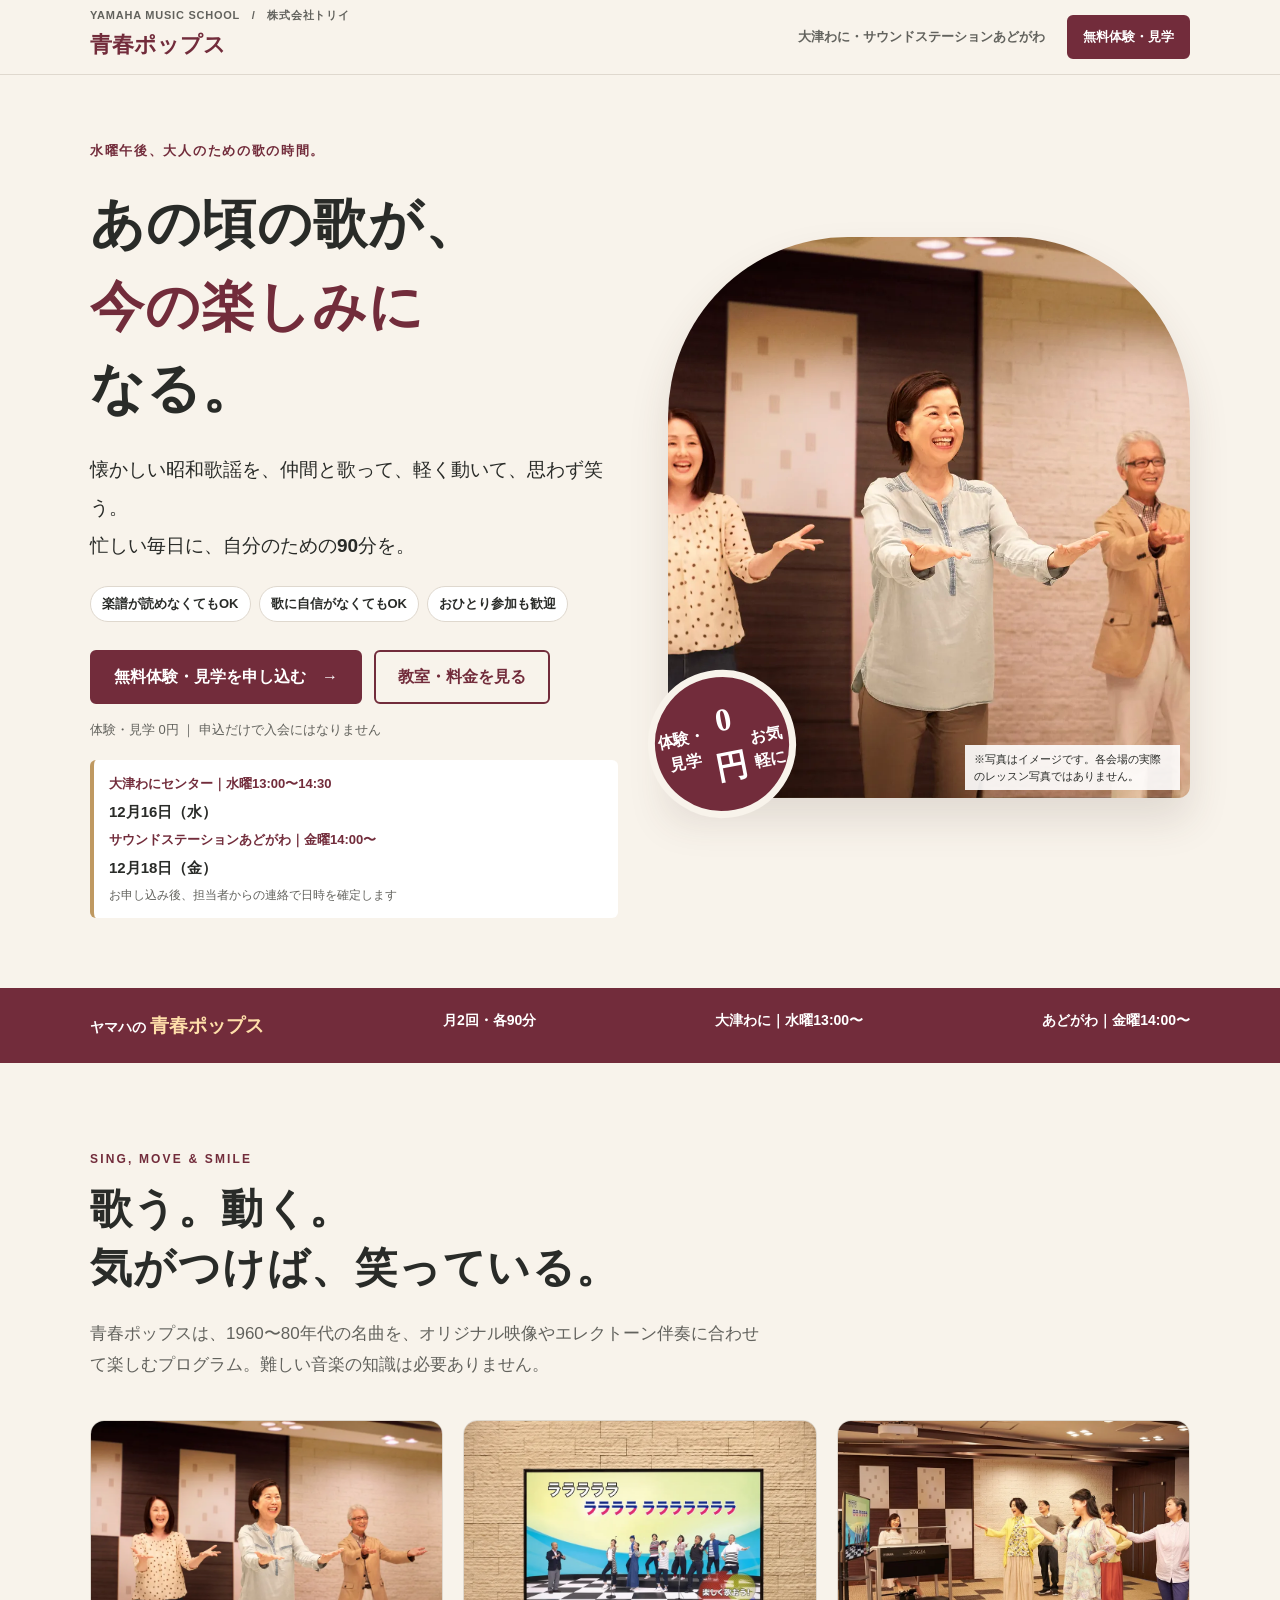
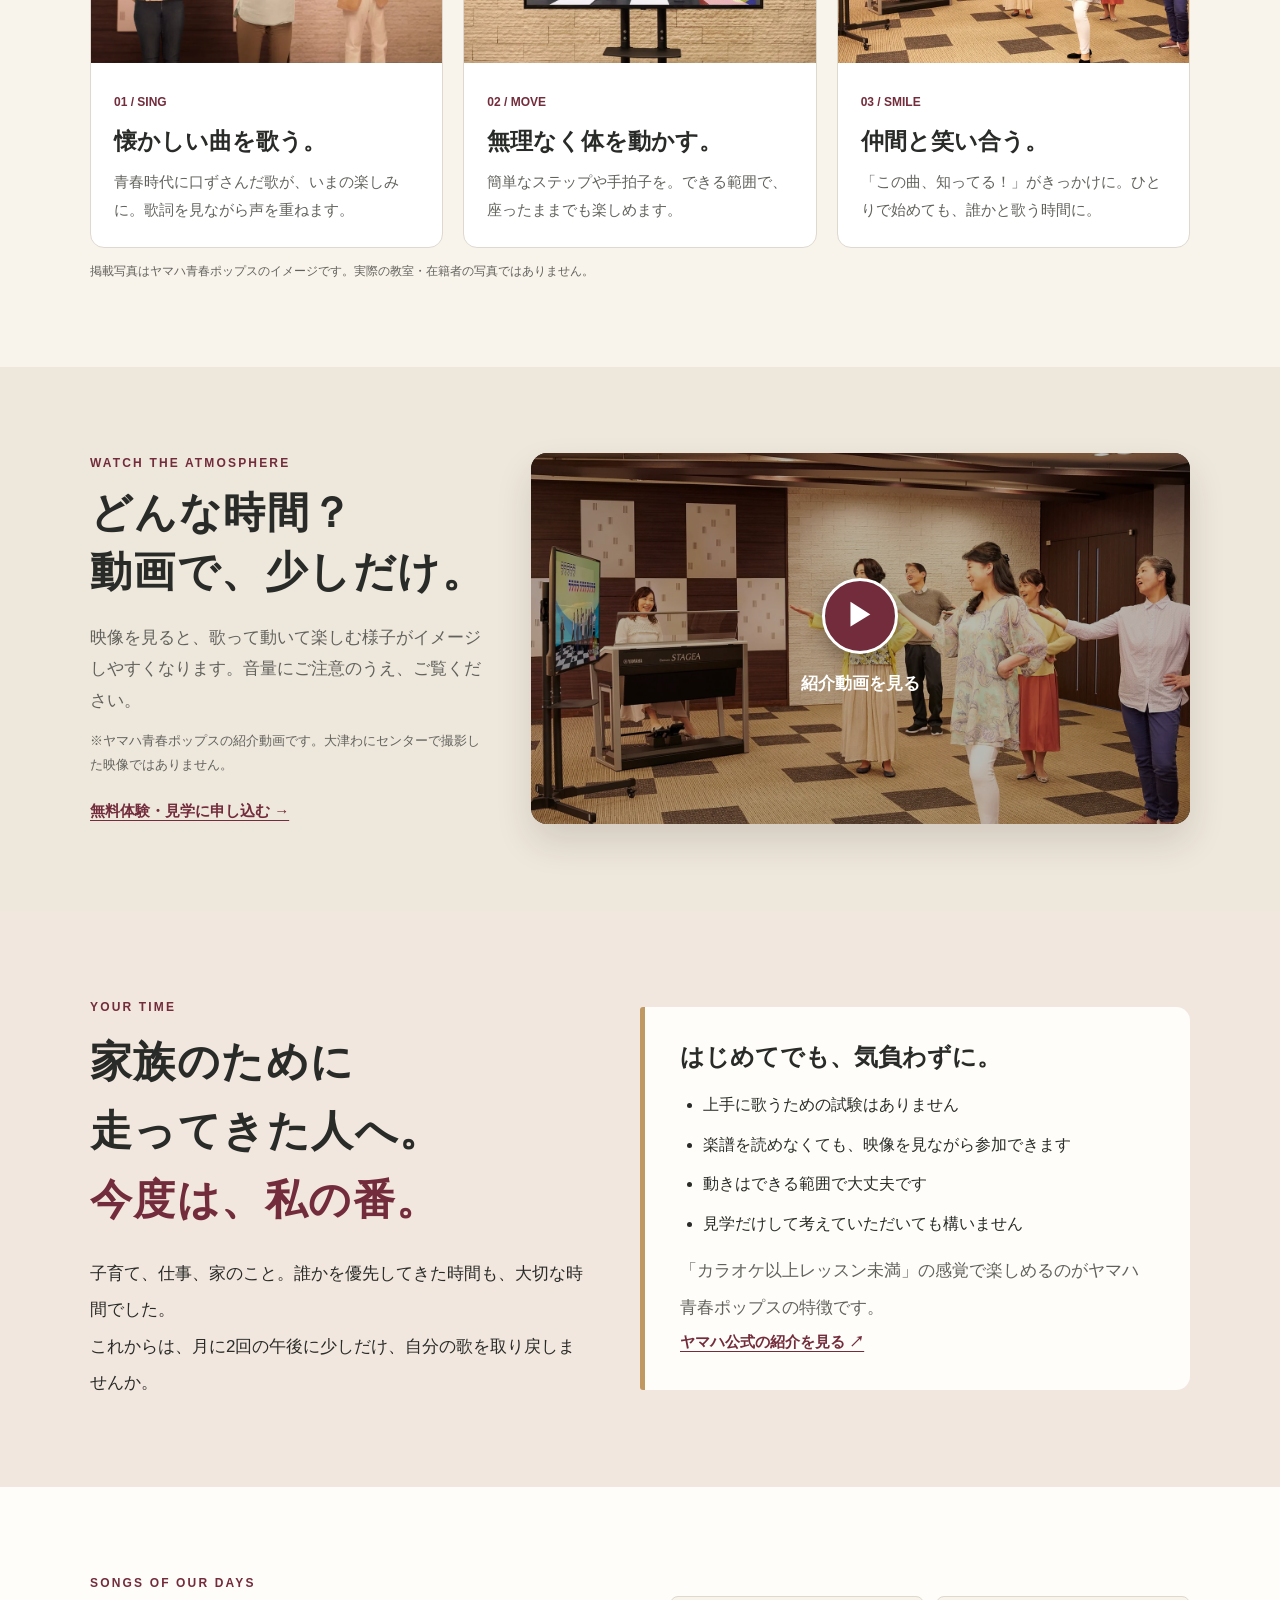
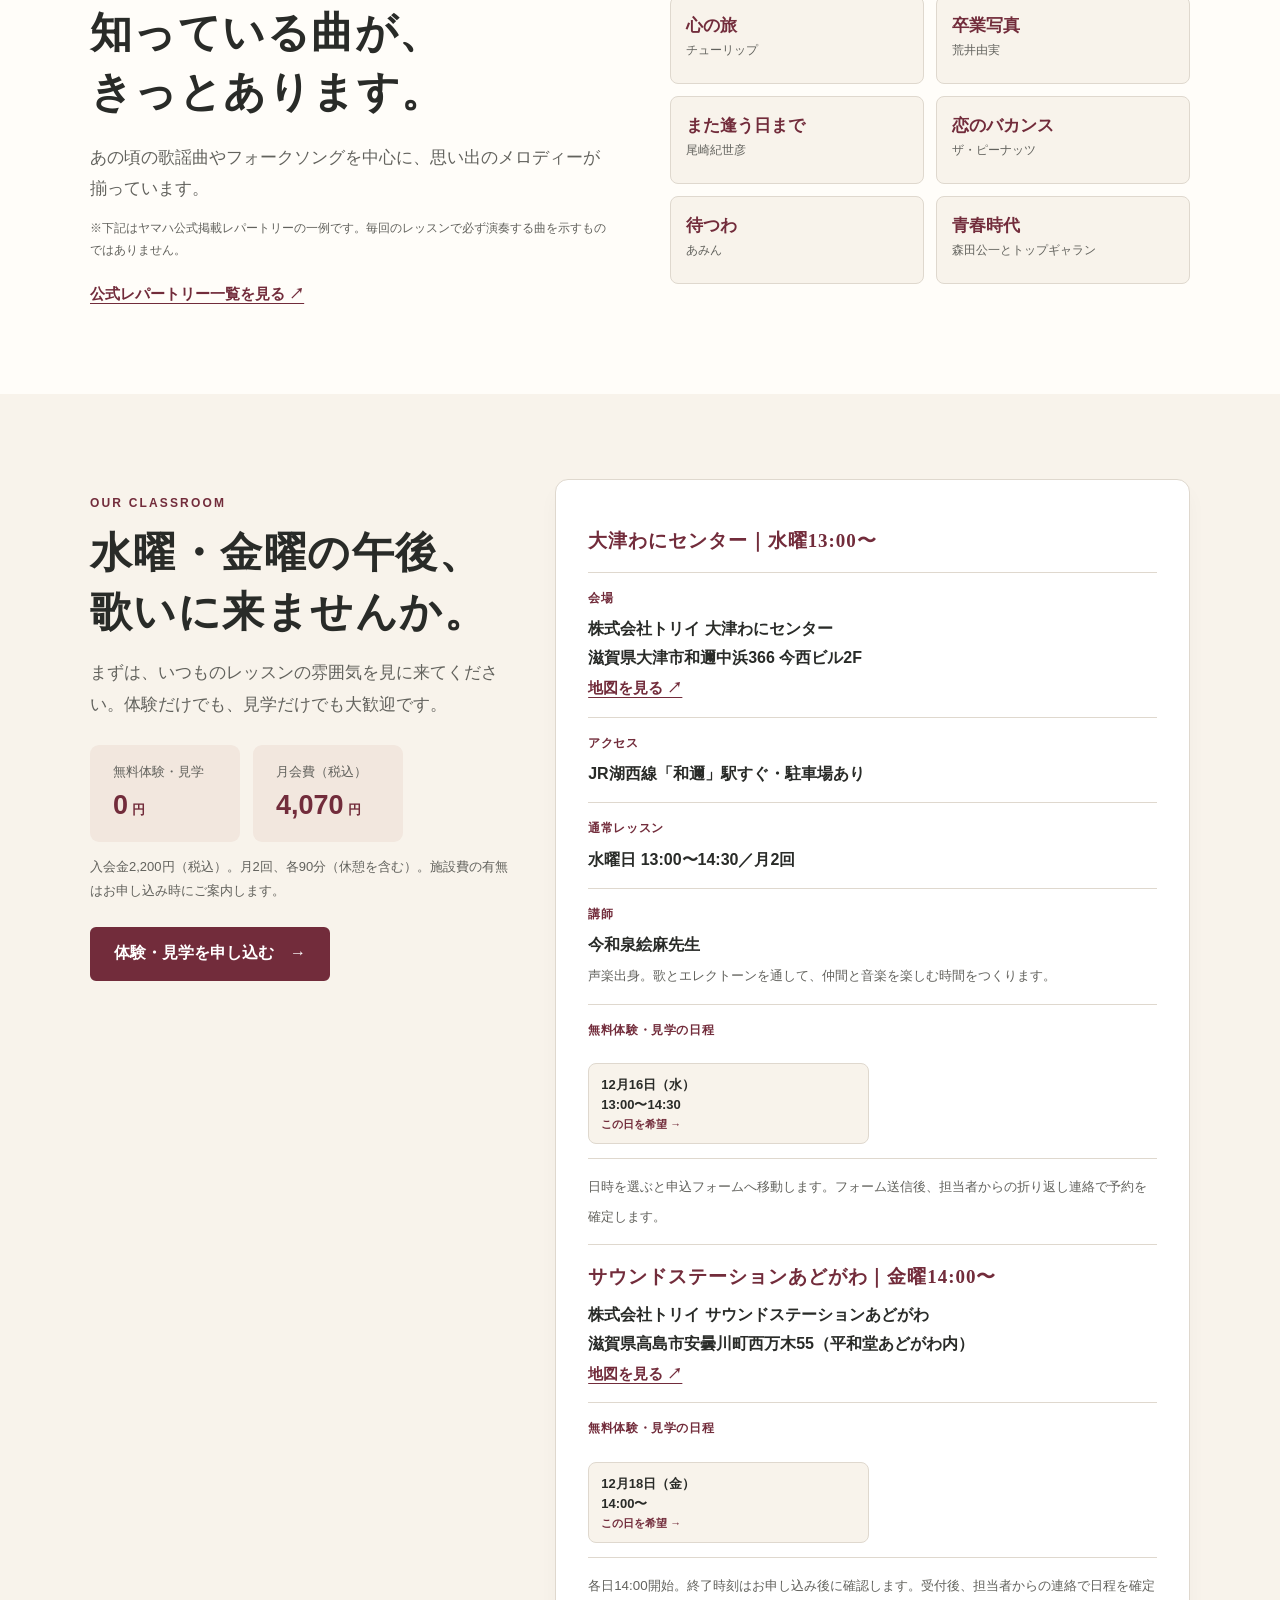
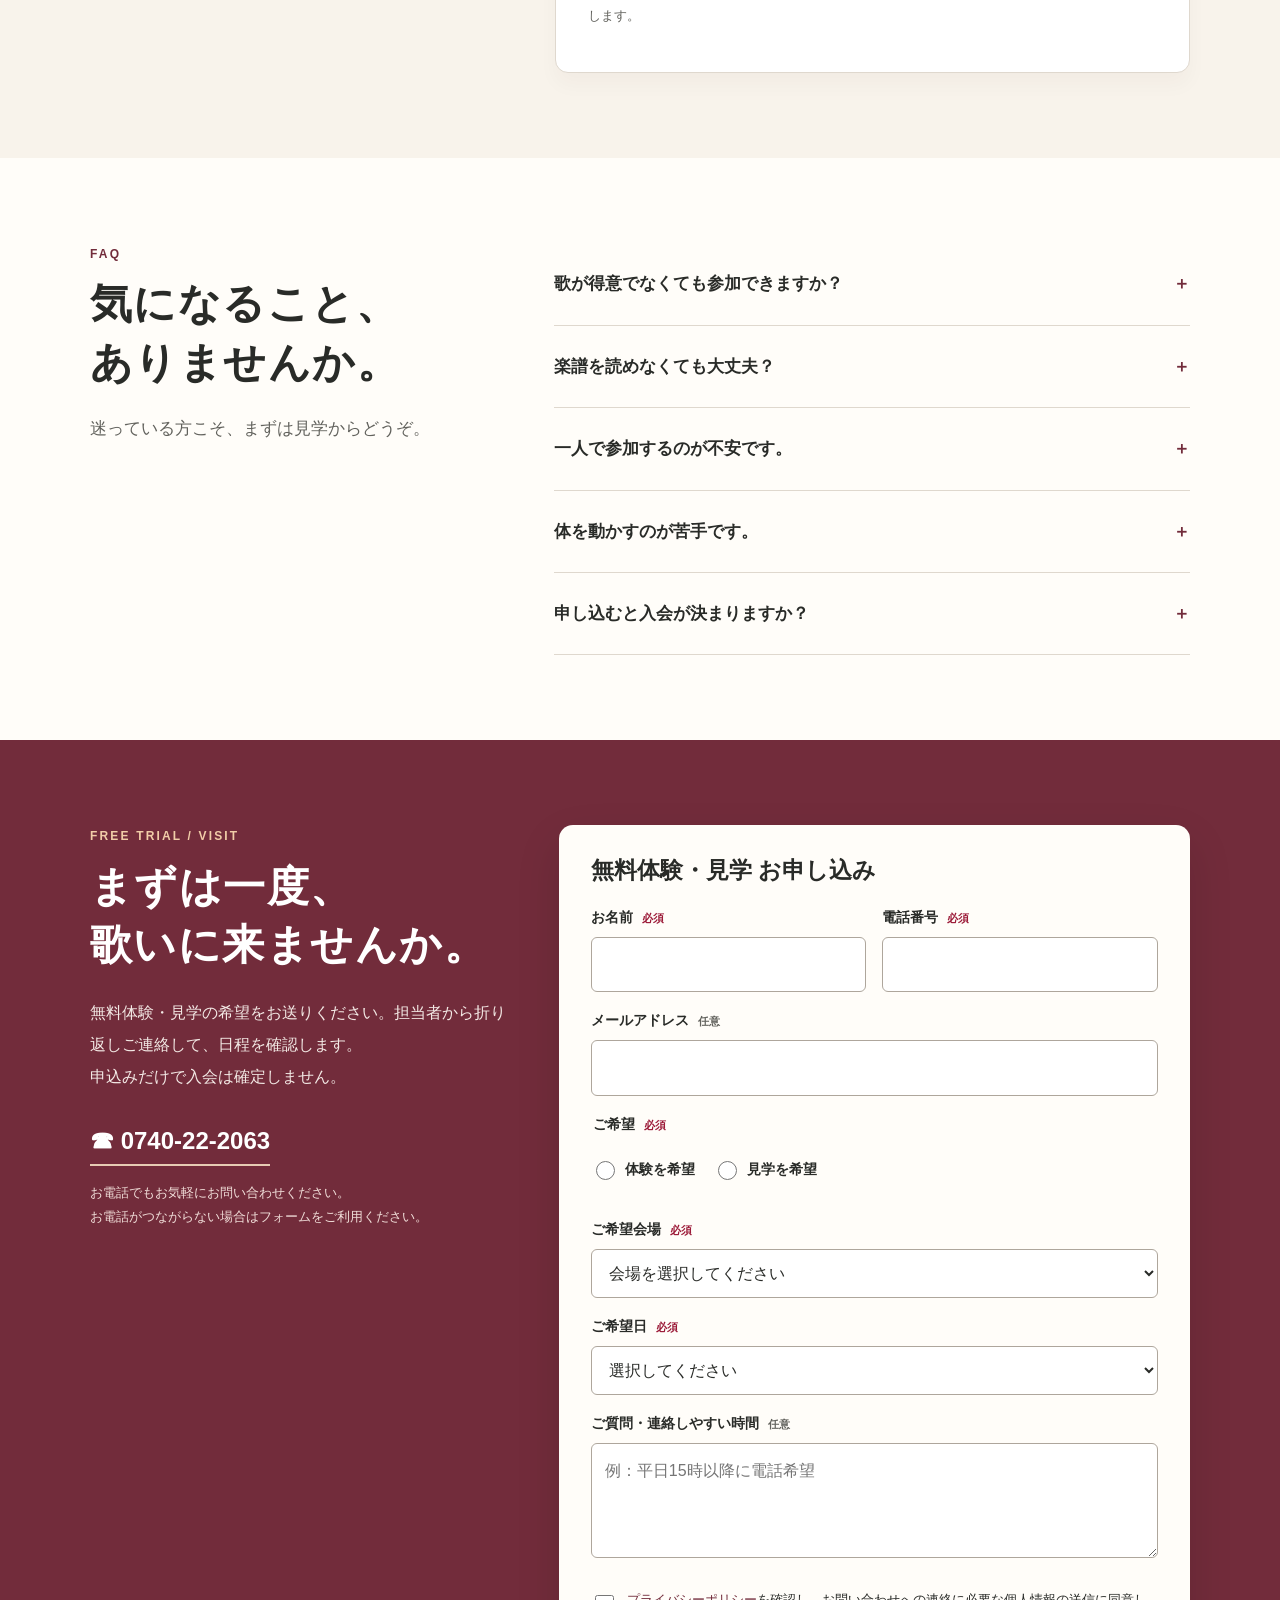
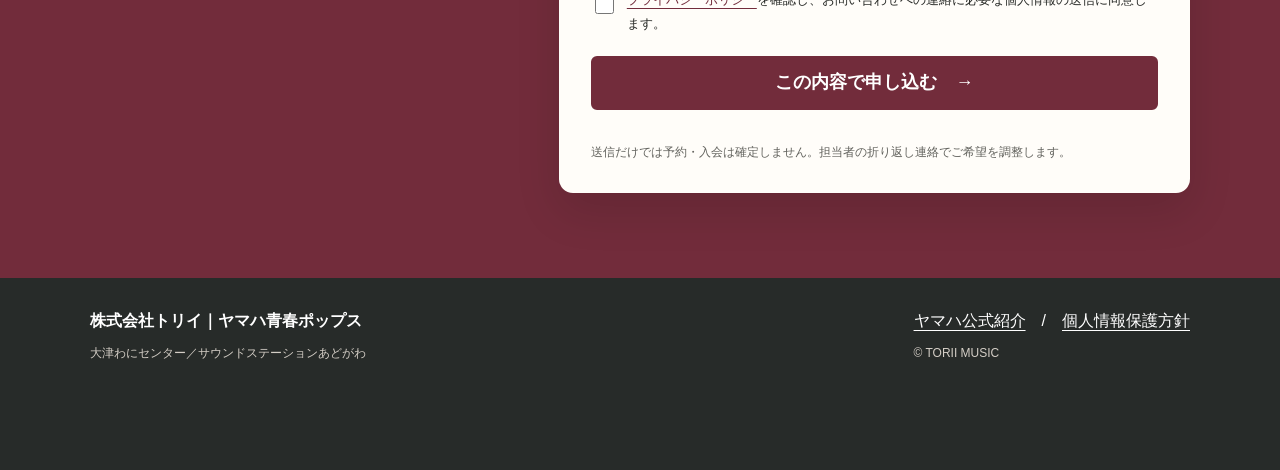
==== commit 8aa005ed: "Add Adogawa Friday trial dates and venue-aware form; preserve Wani dates" ====
--- a/preview-2026.html
+++ b/preview-2026.html
@@ -4,11 +4,11 @@
 <meta charset="utf-8">
 <meta name="viewport" content="width=device-width,initial-scale=1">
 <meta name="theme-color" content="#f8f3eb">
-<title>青春ポップス無料体験・見学｜大津わにセンター｜ヤマハ音楽教室</title>
-<meta name="description" content="大津市和邇で、懐かしい昭和歌謡を仲間と歌って楽しむヤマハ青春ポップス。JR和邇駅すぐ。水曜13時、月2回。楽譜が読めなくても大丈夫。無料体験・見学のお申し込みはこちら。">
+<title>青春ポップス無料体験・見学｜大津わに・サウンドステーションあどがわ｜株式会社トリイ</title>
+<meta name="description" content="滋賀県の大津わにセンター（水曜13時）・サウンドステーションあどがわ（金曜14時）でヤマハ青春ポップスの無料体験・見学を受付中。懐かしい歌を仲間と楽しみましょう。">
 <meta property="og:type" content="website"><meta property="og:locale" content="ja_JP">
-<meta property="og:title" content="あの頃の歌が、今の楽しみになる。｜青春ポップス 大津わにセンター">
-<meta property="og:description" content="歌って、軽く動いて、仲間と笑う。水曜午後の無料体験・見学を受付中。">
+<meta property="og:title" content="あの頃の歌が、今の楽しみになる。｜青春ポップス 大津わに・あどがわ">
+<meta property="og:description" content="歌って、軽く動いて、仲間と笑う。大津わに（水曜）・あどがわ（金曜）の無料体験・見学を受付中。">
 <meta property="og:image" content="https://kens-pro.github.io/seisyun/images/group-3P-1600.webp">
 <link rel="canonical" href="https://kens-pro.github.io/seisyun/">
 <link rel="preload" as="image" href="images/group-3P-1600.webp" fetchpriority="high">
@@ -26,7 +26,7 @@
 .songs{background:var(--cream)}.songs-grid{display:grid;grid-template-columns:1fr 1fr;gap:60px;align-items:center}.song-cards{display:grid;grid-template-columns:1fr 1fr;gap:12px}.song{background:var(--ivory);border:1px solid var(--line);padding:15px;border-radius:8px;min-height:88px}.song strong{display:block;color:var(--wine);font:700 17px/1.6 var(--serif)}.song small{display:block;color:var(--muted);font-size:12px}.small-link{color:var(--wine);font-size:15px;font-weight:800}.song-note{font-size:12px;color:var(--muted);margin-top:12px}
 .class{background:var(--ivory)}.class-grid{display:grid;grid-template-columns:.8fr 1.2fr;gap:42px}.class-card{background:#fff;padding:29px 32px;border:1px solid var(--line);border-radius:13px;box-shadow:0 12px 20px rgba(48,36,23,.03)}.class-card dl{margin:0}.class-card dl div{padding:14px 0;border-bottom:1px solid var(--line)}.class-card dl div:last-child{border-bottom:0}.class-card dt{font-size:12px;font-weight:800;color:var(--wine);letter-spacing:.05em}.class-card dd{margin:5px 0 0;font-weight:650}.price-row{display:flex;gap:13px;flex-wrap:wrap;margin:25px 0 10px}.price{background:var(--rose);border-radius:9px;padding:15px 23px;min-width:150px}.price small{display:block;font-size:13px;color:var(--muted)}.price b{font-size:27px;line-height:1.6;color:var(--wine)}.price b em{font-style:normal;font-size:13px;margin-left:4px}.class-help{font-size:13px;color:var(--muted)}.class h2{margin-bottom:16px}.class p{margin-top:13px}
 .faq{background:var(--cream)}.faq-grid{display:grid;grid-template-columns:.65fr 1fr;gap:50px}.faq-list details{border-bottom:1px solid var(--line);padding:16px 0}.faq-list summary{cursor:pointer;list-style:none;font-size:17px;font-weight:750;padding:9px 28px 9px 0;position:relative}.faq-list summary::-webkit-details-marker{display:none}.faq-list summary:after{content:"＋";position:absolute;right:0;color:var(--wine)}.faq-list details[open] summary:after{content:"−"}.faq-list details p{padding:4px 15px 18px 0;color:var(--muted);font-size:15px}
-.apply{background:var(--wine);color:#fff}.apply-grid{display:grid;grid-template-columns:.8fr 1.2fr;gap:48px;align-items:start}.apply .section-kicker{color:#f1cda8}.apply h2{margin-bottom:22px}.apply-note{margin-top:18px;color:#f3e9e5;line-height:2}.apply-phone{display:inline-block;margin-top:26px;color:white;font-size:24px;font-weight:850;text-decoration:none;border-bottom:2px solid #e7cbb4}.apply .fine{color:#f1ded9}.form-card{background:var(--cream);border-radius:14px;color:var(--dark);padding:30px 32px;box-shadow:0 18px 45px rgba(0,0,0,.12)}.form-card h3{font-family:var(--serif);font-size:23px;margin-bottom:17px}.fields{display:grid;grid-template-columns:1fr 1fr;gap:16px}.field.wide{grid-column:1/-1}.field label,.field legend{display:block;font-size:14px;font-weight:800;margin-bottom:6px}.required{color:#9b1937;font-size:11px;margin-left:5px}.optional{color:var(--muted);font-size:11px;margin-left:5px}.field input,.field select,.field textarea{width:100%;padding:12px 13px;min-height:49px;border-radius:6px;border:1px solid #aea69c;color:var(--dark);background:#fff;font-size:16px}.field textarea{resize:vertical;min-height:95px}.field fieldset{border:0;margin:0;padding:0}.radio-line{display:flex;gap:18px;flex-wrap:wrap}.radio-line label{font-weight:600;display:flex;align-items:center;gap:7px}.radio-line input{accent-color:var(--wine);width:19px;height:19px}.consent{font-size:13px;display:flex;gap:10px;align-items:start;margin:20px 0}.consent input{margin-top:7px;width:19px;height:19px;flex-shrink:0;accent-color:var(--wine)}.submit{width:100%;font-size:18px}.submit:disabled{opacity:.6;cursor:wait}.form-status{min-height:10px;font-size:14px;font-weight:750;margin-top:12px;outline:none}.form-status.ok{color:#175a3c}.form-status.error{color:#a52032}.form-note{font-size:12px;color:var(--muted);margin-top:9px}.hp{position:absolute!important;left:-99999px!important;opacity:0!important}
+.apply{background:var(--wine);color:#fff}.apply-grid{display:grid;grid-template-columns:.8fr 1.2fr;gap:48px;align-items:start}.apply .section-kicker{color:#f1cda8}.apply h2{margin-bottom:22px}.apply-note{margin-top:18px;color:#f3e9e5;line-height:2}.apply-phone{display:inline-block;margin-top:26px;color:white;font-size:24px;font-weight:850;text-decoration:none;border-bottom:2px solid #e7cbb4}.apply .fine{color:#f1ded9}.form-card{background:var(--cream);border-radius:14px;color:var(--dark);padding:30px 32px;box-shadow:0 18px 45px rgba(0,0,0,.12)}.form-card h3{font-family:var(--serif);font-size:23px;margin-bottom:17px}.fields{display:grid;grid-template-columns:1fr 1fr;gap:16px}.field.wide{grid-column:1/-1}.field label,.field legend{display:block;font-size:14px;font-weight:800;margin-bottom:6px}.required{color:#9b1937;font-size:11px;margin-left:5px}.optional{color:var(--muted);font-size:11px;margin-left:5px}.field input,.field select,.field textarea{width:100%;padding:12px 13px;min-height:49px;border-radius:6px;border:1px solid #aea69c;color:var(--dark);background:#fff;font-size:16px}.field textarea{resize:vertical;min-height:95px}.field fieldset{border:0;margin:0;padding:0}.radio-line{display:flex;gap:18px;flex-wrap:wrap}.radio-line label{font-weight:600;display:flex;align-items:center;gap:7px}.radio-line input{accent-color:var(--wine);width:19px;height:19px}.consent{font-size:13px;display:flex;gap:10px;align-items:start;margin:20px 0}.consent input{margin-top:7px;width:19px;height:19px;flex-shrink:0;accent-color:var(--wine)}.submit{width:100%;font-size:18px}.submit:disabled{opacity:.6;cursor:wait}.form-status{min-height:10px;font-size:14px;font-weight:750;margin-top:12px;outline:none}.form-status.ok{color:#175a3c}.form-status.error{color:#a52032}.form-note{font-size:12px;color:var(--muted);margin-top:9px}
 .footer{padding:28px 0 105px;background:#272b29;color:#fff}.footgrid{display:flex;justify-content:space-between;gap:20px;align-items:center}.footgrid small{display:block;color:#d4cec6;margin-top:7px;font-size:12px}.footgrid a{color:#fff}.sticky{display:none}
 @media(max-width:860px){.hero-grid,.story-grid,.songs-grid,.class-grid,.faq-grid,.apply-grid{grid-template-columns:1fr;gap:32px}.hero-grid{gap:26px}.hero-visual{max-width:520px;width:100%;margin:auto}.hero-image{aspect-ratio:4/3.5;border-radius:130px 130px 10px 10px}.feature-grid{grid-template-columns:repeat(2,1fr)}.class-grid{gap:26px}.apply-grid{gap:29px}.story-grid{gap:28px}}
 @media(max-width:590px){html{scroll-padding-top:66px}.wrap{width:min(100% - 34px,1100px)}.topinner{min-height:65px}.brand{font-size:17px}.brand small{font-size:9px}.topplace{display:none}.top .btn{font-size:12px;padding:9px 10px;min-height:42px}.hero{padding:30px 0 47px}.hero h1{font-size:clamp(29px,8vw,37px);margin:13px 0 16px;line-height:1.57}.hero-lead{font-size:16px}.hero-strong{margin:17px 0 22px}.hero-strong span{font-size:12px}.hero-actions{gap:9px}.hero-actions .btn{width:100%}.hero-actions .btn.outline{min-height:43px}.hero-visual{margin-top:4px}.hero-image{aspect-ratio:1.35;border-radius:90px 90px 10px 10px}.hero-stamp{width:99px;height:99px;font-size:11px;left:-4px;bottom:8px;border-width:4px}.hero-stamp b{font-size:22px}.photo-note{max-width:190px;bottom:23px;font-size:10px}.trust .wrap{padding:15px 0;gap:10px}.trust span{font-size:12px}.trust b{font-size:16px}.section{padding:56px 0}.section h2{font-size:30px}.section-intro{font-size:15px}.feature-grid{grid-template-columns:1fr;gap:13px;margin-top:25px}.feature{display:grid;grid-template-columns:42% 58%;align-items:stretch}.feature img{height:100%;aspect-ratio:auto;min-height:153px}.feature-copy{padding:13px}.feature h3{font-size:20px;margin:4px 0}.feature p{font-size:13px;line-height:1.7}.story p:not(.section-kicker){font-size:15px}.quote{padding:25px 21px}.quote h3{font-size:22px}.song-cards{gap:9px}.song{padding:11px;min-height:83px}.song strong{font-size:14px}.song small{font-size:11px}.class-card{padding:21px}.price{flex:1;min-width:125px;padding:13px}.price b{font-size:23px}.faq-list summary{font-size:16px}.apply .section-kicker{font-size:11px}.form-card{padding:22px 18px}.fields{grid-template-columns:1fr;gap:14px}.field.wide{grid-column:auto}.footer{padding-bottom:93px}.footgrid{display:block}.footgrid>*{margin-bottom:14px}.sticky{display:grid;grid-template-columns:40% 60%;position:fixed;bottom:0;left:0;right:0;z-index:30;box-shadow:0 -4px 18px rgba(0,0,0,.12);background:#fff}.sticky a{display:flex;align-items:center;justify-content:center;min-height:68px;text-decoration:none;font-size:14px;font-weight:800;line-height:1.3}.sticky .call{color:var(--wine)}.sticky .book{background:var(--wine);color:#fff}}
@@ -35,7 +35,7 @@
 .video-section{background:#eee7dc}.video-grid{display:grid;grid-template-columns:.75fr 1.25fr;align-items:center;gap:45px}.video-box{position:relative;aspect-ratio:16/9;border-radius:16px;overflow:hidden;background:#2a2925;box-shadow:0 18px 36px rgba(50,32,23,.14)}.video-box img{width:100%;height:100%;object-fit:cover;filter:brightness(.73)}.video-box button{position:absolute;inset:0;margin:auto;border:0;background:transparent;color:#fff;font-weight:800;font-size:17px;display:flex;flex-direction:column;gap:14px;align-items:center;justify-content:center}.video-circle{background:var(--wine);width:76px;height:76px;display:grid;place-items:center;border-radius:50%;border:3px solid #fff;font-size:28px;box-shadow:0 8px 20px rgba(0,0,0,.3)}.video-box iframe{display:block;width:100%;height:100%;border:0}.video-info{font-size:13px;color:var(--muted);margin-top:13px}@media(max-width:860px){.video-grid{grid-template-columns:1fr;gap:22px}}
 .hero-trial-dates{display:flex;flex-direction:column;gap:2px;margin-top:18px;padding:12px 15px;background:#fff;border-left:4px solid var(--gold);border-radius:6px}
 .hero-trial-dates strong{color:var(--wine);font-size:13px}.hero-trial-dates span{font-size:15px;font-weight:800}.hero-trial-dates small{font-size:12px;color:var(--muted)}
-.date-choices{display:grid;grid-template-columns:1fr 1fr;gap:8px;margin:8px 0 12px}.date-choice{text-decoration:none;border:1px solid var(--line);background:var(--ivory);padding:11px 12px;border-radius:8px;display:flex;flex-direction:column;gap:1px;line-height:1.5;transition:border-color .2s,background .2s}.date-choice:hover{border-color:var(--wine);background:#f5e9e8}.date-choice span{font-size:13px;font-weight:800}.date-choice strong{font-size:13px}.date-choice small{font-size:11px;color:var(--wine)}.date-choice[hidden],.hero-trial-dates[hidden]{display:none!important}@media(max-width:590px){.date-choices{grid-template-columns:1fr 1fr}.date-choice{padding:10px 8px}.hero-trial-dates span{font-size:13px}}
+.venue-heading{font-size:19px!important;color:var(--wine);font-family:var(--serif);letter-spacing:0}.date-choices{display:grid;grid-template-columns:1fr 1fr;gap:8px;margin:8px 0 12px}.date-choice{text-decoration:none;border:1px solid var(--line);background:var(--ivory);padding:11px 12px;border-radius:8px;display:flex;flex-direction:column;gap:1px;line-height:1.5;transition:border-color .2s,background .2s}.date-choice:hover{border-color:var(--wine);background:#f5e9e8}.date-choice span{font-size:13px;font-weight:800}.date-choice strong{font-size:13px}.date-choice small{font-size:11px;color:var(--wine)}.date-choice[hidden],.hero-trial-dates[hidden]{display:none!important}@media(max-width:590px){.date-choices{grid-template-columns:1fr 1fr}.date-choice{padding:10px 8px}.hero-trial-dates span{font-size:13px}}
 </style>
 </head>
 <body>
@@ -43,7 +43,7 @@
 <a class="skip" href="#main">本文へ移動</a>
 <header class="top"><div class="wrap topinner">
 <a class="brand" href="#main"><small>YAMAHA MUSIC SCHOOL　/　株式会社トリイ</small>青春ポップス</a>
-<div class="topright"><span class="topplace">大津わにセンター｜JR和邇駅すぐ</span><a class="btn small js-cta" href="#contact" data-cta="header">無料体験・見学</a></div>
+<div class="topright"><span class="topplace">大津わに・サウンドステーションあどがわ</span><a class="btn small js-cta" href="#contact" data-cta="header">無料体験・見学</a></div>
 </div></header>
 <main id="main">
 <section class="hero"><div class="wrap hero-grid">
@@ -53,11 +53,11 @@
 <p class="hero-lead">懐かしい昭和歌謡を、仲間と歌って、軽く動いて、思わず笑う。<br>忙しい毎日に、自分のための90分を。</p>
 <div class="hero-strong"><span>楽譜が読めなくてもOK</span><span>歌に自信がなくてもOK</span><span>おひとり参加も歓迎</span></div>
 <div class="hero-actions"><a class="btn js-cta" href="#contact" data-cta="hero">無料体験・見学を申し込む　→</a><a class="btn outline js-cta" href="#class" data-cta="hero_details">教室・料金を見る</a></div>
-<p class="hero-note">体験・見学 0円 ｜ 申込だけで入会にはなりません</p><div class="hero-trial-dates"><strong>直近の無料体験・見学日</strong><span>11/11（水）・11/25（水）・12/2（水）・12/16（水）</span><small>すべて13:00〜14:30／お申し込み後に日時を確認します</small></div>
+<p class="hero-note">体験・見学 0円 ｜ 申込だけで入会にはなりません</p><div class="hero-trial-dates"><strong>大津わにセンター｜水曜13:00〜14:30</strong><span data-hero-venue="wani">11月11日・11月25日・12月2日・12月16日</span><strong>サウンドステーションあどがわ｜金曜14:00〜</strong><span data-hero-venue="adogawa">11月6日・11月20日・12月4日・12月18日</span><small>お申し込み後、担当者からの連絡で日時を確定します</small></div>
 </div>
-<div class="hero-visual"><img class="hero-image" src="images/group-3P-1600.webp" width="1600" height="1067" fetchpriority="high" alt="仲間と歌い、笑顔で楽しむ大人たちのイメージ画像"><div class="hero-stamp">体験・見学<br><b>0円</b><br>お気軽に</div><p class="photo-note">※写真はイメージです。大津わにセンターの実際のレッスン写真ではありません。</p></div>
+<div class="hero-visual"><img class="hero-image" src="images/group-3P-1600.webp" width="1600" height="1067" fetchpriority="high" alt="仲間と歌い、笑顔で楽しむ大人たちのイメージ画像"><div class="hero-stamp">体験・見学<br><b>0円</b><br>お気軽に</div><p class="photo-note">※写真はイメージです。各会場の実際のレッスン写真ではありません。</p></div>
 </div></section>
-<div class="trust"><div class="wrap"><span>ヤマハの <b>青春ポップス</b></span><span>月2回・各90分</span><span>水曜 13:00〜14:30</span><span>JR和邇駅からすぐ</span></div></div>
+<div class="trust"><div class="wrap"><span>ヤマハの <b>青春ポップス</b></span><span>月2回・各90分</span><span>大津わに｜水曜13:00〜</span><span>あどがわ｜金曜14:00〜</span></div></div>
 <section class="section" id="enjoy"><div class="wrap">
 <p class="section-kicker">SING, MOVE & SMILE</p><h2>歌う。動く。<br>気がつけば、笑っている。</h2>
 <p class="section-intro">青春ポップスは、1960〜80年代の名曲を、オリジナル映像やエレクトーン伴奏に合わせて楽しむプログラム。難しい音楽の知識は必要ありません。</p>
@@ -70,7 +70,7 @@
 
 <section class="section video-section" id="movie"><div class="wrap video-grid"><div><p class="section-kicker">WATCH THE ATMOSPHERE</p><h2>どんな時間？<br>動画で、少しだけ。</h2><p class="section-intro">映像を見ると、歌って動いて楽しむ様子がイメージしやすくなります。音量にご注意のうえ、ご覧ください。</p><p class="video-info">※ヤマハ青春ポップスの紹介動画です。大津わにセンターで撮影した映像ではありません。</p><p style="margin-top:19px"><a class="small-link" href="#contact" data-cta="video_form">無料体験・見学に申し込む →</a></p></div><div class="video-box" id="video-box"><img src="images/group-5P-1600.webp" width="1600" height="1066" loading="lazy" alt="ヤマハ青春ポップス紹介動画の再生イメージ"><button type="button" id="play-video" aria-label="ヤマハ青春ポップス紹介動画を再生"><span class="video-circle" aria-hidden="true">▶</span>紹介動画を見る</button></div></div></section>
 <section class="section story"><div class="wrap story-grid">
-<div><p class="section-kicker">YOUR TIME</p><h2>家族のために<br>走ってきた人へ。<br><span style="color:var(--wine)">今度は、私の番。</span></h2><p>子育て、仕事、家のこと。誰かを優先してきた時間も、大切な時間でした。<br>これからは、水曜の午後に少しだけ、自分の歌を取り戻しませんか。</p></div>
+<div><p class="section-kicker">YOUR TIME</p><h2>家族のために<br>走ってきた人へ。<br><span style="color:var(--wine)">今度は、私の番。</span></h2><p>子育て、仕事、家のこと。誰かを優先してきた時間も、大切な時間でした。<br>これからは、月に2回の午後に少しだけ、自分の歌を取り戻しませんか。</p></div>
 <div class="quote"><h3>はじめてでも、気負わずに。</h3><ul><li>上手に歌うための試験はありません</li><li>楽譜を読めなくても、映像を見ながら参加できます</li><li>動きはできる範囲で大丈夫です</li><li>見学だけして考えていただいても構いません</li></ul><p class="fine">「カラオケ以上レッスン未満」の感覚で楽しめるのがヤマハ青春ポップスの特徴です。</p><a class="small-link" href="https://school.jp.yamaha.com/music/seishun/" target="_blank" rel="noopener noreferrer" data-cta="yamaha_official">ヤマハ公式の紹介を見る ↗</a></div>
 </div></section>
 <section class="section songs"><div class="wrap songs-grid">
@@ -78,18 +78,26 @@
 <div class="song-cards"><div class="song"><strong>心の旅</strong><small>チューリップ</small></div><div class="song"><strong>卒業写真</strong><small>荒井由実</small></div><div class="song"><strong>また逢う日まで</strong><small>尾崎紀世彦</small></div><div class="song"><strong>恋のバカンス</strong><small>ザ・ピーナッツ</small></div><div class="song"><strong>待つわ</strong><small>あみん</small></div><div class="song"><strong>青春時代</strong><small>森田公一とトップギャラン</small></div></div>
 </div></section>
 <section class="section class" id="class"><div class="wrap class-grid">
-<div><p class="section-kicker">OUR CLASSROOM</p><h2>水曜午後、<br>歌いに来ませんか。</h2><p class="section-intro">まずは、いつものレッスンの雰囲気を見に来てください。体験だけでも、見学だけでも大歓迎です。</p><div class="price-row"><div class="price"><small>無料体験・見学</small><b>0<em>円</em></b></div><div class="price"><small>月会費（税込）</small><b>4,070<em>円</em></b></div></div><p class="class-help">入会金2,200円（税込）。月2回、各90分（休憩を含む）。施設費の有無はお申し込み時にご案内します。</p><p style="margin-top:23px"><a class="btn js-cta" href="#contact" data-cta="class">体験・見学を申し込む　→</a></p></div>
+<div><p class="section-kicker">OUR CLASSROOM</p><h2>水曜・金曜の午後、<br>歌いに来ませんか。</h2><p class="section-intro">まずは、いつものレッスンの雰囲気を見に来てください。体験だけでも、見学だけでも大歓迎です。</p><div class="price-row"><div class="price"><small>無料体験・見学</small><b>0<em>円</em></b></div><div class="price"><small>月会費（税込）</small><b>4,070<em>円</em></b></div></div><p class="class-help">入会金2,200円（税込）。月2回、各90分（休憩を含む）。施設費の有無はお申し込み時にご案内します。</p><p style="margin-top:23px"><a class="btn js-cta" href="#contact" data-cta="class">体験・見学を申し込む　→</a></p></div>
 <div class="class-card"><dl>
+<div><dt class="venue-heading">大津わにセンター｜水曜13:00〜</dt></div>
 <div><dt>会場</dt><dd>株式会社トリイ 大津わにセンター<br>滋賀県大津市和邇中浜366 今西ビル2F<br><a class="small-link" href="https://www.google.com/maps/search/?api=1&amp;query=大津市和邇中浜366%20今西ビル" target="_blank" rel="noopener noreferrer" data-cta="map">地図を見る ↗</a></dd></div>
 <div><dt>アクセス</dt><dd>JR湖西線「和邇」駅すぐ・駐車場あり</dd></div>
 <div><dt>通常レッスン</dt><dd>水曜日 13:00〜14:30／月2回</dd></div>
 <div><dt>講師</dt><dd>今和泉絵麻先生<br><small style="font-weight:400;color:var(--muted)">声楽出身。歌とエレクトーンを通して、仲間と音楽を楽しむ時間をつくります。</small></dd></div>
 <div><dt>無料体験・見学の日程</dt><dd><div class="date-choices">
-<a class="date-choice js-pick-date js-cta" data-date="2026-11-11" data-cta="trial_1111" href="#contact"><span>11月11日（水）</span><strong>13:00〜14:30</strong><small>この日を希望 →</small></a>
-<a class="date-choice js-pick-date js-cta" data-date="2026-11-25" data-cta="trial_1125" href="#contact"><span>11月25日（水）</span><strong>13:00〜14:30</strong><small>この日を希望 →</small></a>
-<a class="date-choice js-pick-date js-cta" data-date="2026-12-02" data-cta="trial_1202" href="#contact"><span>12月2日（水）</span><strong>13:00〜14:30</strong><small>この日を希望 →</small></a>
-<a class="date-choice js-pick-date js-cta" data-date="2026-12-16" data-cta="trial_1216" href="#contact"><span>12月16日（水）</span><strong>13:00〜14:30</strong><small>この日を希望 →</small></a></div>
+<a class="date-choice js-pick-date js-cta" data-venue="wani" data-date="2026-11-11" data-cta="trial_1111" href="#contact"><span>11月11日（水）</span><strong>13:00〜14:30</strong><small>この日を希望 →</small></a>
+<a class="date-choice js-pick-date js-cta" data-venue="wani" data-date="2026-11-25" data-cta="trial_1125" href="#contact"><span>11月25日（水）</span><strong>13:00〜14:30</strong><small>この日を希望 →</small></a>
+<a class="date-choice js-pick-date js-cta" data-venue="wani" data-date="2026-12-02" data-cta="trial_1202" href="#contact"><span>12月2日（水）</span><strong>13:00〜14:30</strong><small>この日を希望 →</small></a>
+<a class="date-choice js-pick-date js-cta" data-venue="wani" data-date="2026-12-16" data-cta="trial_1216" href="#contact"><span>12月16日（水）</span><strong>13:00〜14:30</strong><small>この日を希望 →</small></a></div>
 <small style="font-weight:400;color:var(--muted)">日時を選ぶと申込フォームへ移動します。フォーム送信後、担当者からの折り返し連絡で予約を確定します。</small></dd></div>
+<div><dt class="venue-heading">サウンドステーションあどがわ｜金曜14:00〜</dt><dd>株式会社トリイ サウンドステーションあどがわ<br>滋賀県高島市安曇川町西万木55（平和堂あどがわ内）<br><a class="small-link" href="https://www.google.com/maps/search/?api=1&amp;query=高島市安曇川町西万木55" target="_blank" rel="noopener noreferrer" data-cta="map_adogawa">地図を見る ↗</a></dd></div>
+<div><dt>無料体験・見学の日程</dt><dd><div class="date-choices">
+<a class="date-choice js-pick-date js-cta" data-venue="adogawa" data-date="2026-11-06" data-cta="trial_adogawa_1106" href="#contact"><span>11月6日（金）</span><strong>14:00〜</strong><small>この日を希望 →</small></a>
+<a class="date-choice js-pick-date js-cta" data-venue="adogawa" data-date="2026-11-20" data-cta="trial_adogawa_1120" href="#contact"><span>11月20日（金）</span><strong>14:00〜</strong><small>この日を希望 →</small></a>
+<a class="date-choice js-pick-date js-cta" data-venue="adogawa" data-date="2026-12-04" data-cta="trial_adogawa_1204" href="#contact"><span>12月4日（金）</span><strong>14:00〜</strong><small>この日を希望 →</small></a>
+<a class="date-choice js-pick-date js-cta" data-venue="adogawa" data-date="2026-12-18" data-cta="trial_adogawa_1218" href="#contact"><span>12月18日（金）</span><strong>14:00〜</strong><small>この日を希望 →</small></a>
+</div><small style="font-weight:400;color:var(--muted)">各日14:00開始。終了時刻はお申し込み後に確認します。受付後、担当者からの連絡で日程を確定します。</small></dd></div>
 </dl></div>
 </div></section>
 <section class="section faq"><div class="wrap faq-grid"><div><p class="section-kicker">FAQ</p><h2>気になること、<br>ありませんか。</h2><p class="section-intro">迷っている方こそ、まずは見学からどうぞ。</p></div>
@@ -104,16 +112,17 @@
 <div><p class="section-kicker">FREE TRIAL / VISIT</p><h2>まずは一度、<br>歌いに来ませんか。</h2><p class="apply-note">無料体験・見学の希望をお送りください。担当者から折り返しご連絡して、日程を確認します。<br>申込みだけで入会は確定しません。</p><a class="apply-phone js-cta" href="tel:0740-22-2063" data-cta="contact_phone">☎ 0740-22-2063</a><p class="fine">お電話でもお気軽にお問い合わせください。<br>お電話がつながらない場合はフォームをご利用ください。</p></div>
 <div class="form-card"><h3>無料体験・見学 お申し込み</h3>
 <form id="trial-application-form" method="POST" action="https://formspree.io/f/xpqvlzzk" data-clarity-mask="true">
-<input type="hidden" name="_subject" value="【青春ポップス】大津わにセンター 無料体験・見学申込">
+<input type="hidden" name="_subject" value="【青春ポップス】無料体験・見学申込">
 <input type="hidden" name="source_page" id="source-page">
 <input type="hidden" name="utm_source"><input type="hidden" name="utm_medium"><input type="hidden" name="utm_campaign">
-<div class="hp" aria-hidden="true"><label>空欄のままにしてください<input type="text" name="_gotcha" tabindex="-1" autocomplete="off"></label></div>
+
 <div class="fields">
 <div class="field"><label for="name">お名前 <span class="required">必須</span></label><input id="name" name="お名前" autocomplete="name" maxlength="100" required></div>
 <div class="field"><label for="phone">電話番号 <span class="required">必須</span></label><input id="phone" name="電話番号" type="tel" inputmode="tel" autocomplete="tel" maxlength="30" required></div>
 <div class="field wide"><label for="email">メールアドレス <span class="optional">任意</span></label><input id="email" name="email" type="email" autocomplete="email" maxlength="254"></div>
 <div class="field wide"><fieldset><legend>ご希望 <span class="required">必須</span></legend><div class="radio-line"><label><input type="radio" name="ご希望" value="体験希望" required> 体験を希望</label><label><input type="radio" name="ご希望" value="見学希望" required> 見学を希望</label></div></fieldset></div>
-<div class="field wide"><label for="date">ご希望日 <span class="required">必須</span></label><select id="date" name="ご希望日" required><option value="">選択してください</option><option value="2026年11月11日（水）13:00〜14:30" data-date="2026-11-11">11月11日（水）13:00〜14:30</option><option value="2026年11月25日（水）13:00〜14:30" data-date="2026-11-25">11月25日（水）13:00〜14:30</option><option value="2026年12月2日（水）13:00〜14:30" data-date="2026-12-02">12月2日（水）13:00〜14:30</option><option value="2026年12月16日（水）13:00〜14:30" data-date="2026-12-16">12月16日（水）13:00〜14:30</option><option value="できるだけ早く参加したい">できるだけ早く参加したい</option><option value="日程について相談したい">日程について相談したい</option></select></div>
+<div class="field wide"><label for="venue">ご希望会場 <span class="required">必須</span></label><select id="venue" name="ご希望会場" required><option value="">会場を選択してください</option><option value="wani">大津わにセンター（水曜13:00〜）</option><option value="adogawa">サウンドステーションあどがわ（金曜14:00〜）</option></select></div>
+<div class="field wide"><label for="date">ご希望日 <span class="required">必須</span></label><select id="date" name="ご希望日" required><option value="">選択してください</option><option value="大津わにセンター｜2026年11月11日（水）13:00〜14:30" data-venue="wani" data-date="2026-11-11">11月11日（水）13:00〜14:30</option><option value="大津わにセンター｜2026年11月25日（水）13:00〜14:30" data-venue="wani" data-date="2026-11-25">11月25日（水）13:00〜14:30</option><option value="大津わにセンター｜2026年12月2日（水）13:00〜14:30" data-venue="wani" data-date="2026-12-02">12月2日（水）13:00〜14:30</option><option value="大津わにセンター｜2026年12月16日（水）13:00〜14:30" data-venue="wani" data-date="2026-12-16">12月16日（水）13:00〜14:30</option><option value="サウンドステーションあどがわ｜2026年11月6日（金）14:00〜" data-venue="adogawa" data-date="2026-11-06">11月6日（金）14:00〜</option><option value="サウンドステーションあどがわ｜2026年11月20日（金）14:00〜" data-venue="adogawa" data-date="2026-11-20">11月20日（金）14:00〜</option><option value="サウンドステーションあどがわ｜2026年12月4日（金）14:00〜" data-venue="adogawa" data-date="2026-12-04">12月4日（金）14:00〜</option><option value="サウンドステーションあどがわ｜2026年12月18日（金）14:00〜" data-venue="adogawa" data-date="2026-12-18">12月18日（金）14:00〜</option><option value="できるだけ早く参加したい">できるだけ早く参加したい</option><option value="日程について相談したい">日程について相談したい</option></select></div>
 <div class="field wide"><label for="message">ご質問・連絡しやすい時間 <span class="optional">任意</span></label><textarea id="message" name="ご質問・連絡しやすい時間" maxlength="3000" rows="3" placeholder="例：平日15時以降に電話希望"></textarea></div>
 </div>
 <label class="consent"><input type="checkbox" name="個人情報の取扱いに同意" value="同意する" required><span><a href="https://www.toriimusic.co.jp/privacy_policy/" target="_blank" rel="noopener noreferrer" style="color:var(--wine)">プライバシーポリシー</a>を確認し、お問い合わせへの連絡に必要な個人情報の送信に同意します。</span></label>
@@ -122,20 +131,33 @@
 </form></div>
 </div></section>
 </main>
-<footer class="footer"><div class="wrap footgrid"><div><strong>株式会社トリイ｜ヤマハ青春ポップス</strong><small>大津わにセンター　大津市和邇中浜366 今西ビル2F</small></div><div><a href="https://school.jp.yamaha.com/music/seishun/" target="_blank" rel="noopener noreferrer">ヤマハ公式紹介</a>　/　<a href="https://www.toriimusic.co.jp/privacy_policy/" target="_blank" rel="noopener noreferrer">個人情報保護方針</a><small>© TORII MUSIC</small></div></div></footer>
+<footer class="footer"><div class="wrap footgrid"><div><strong>株式会社トリイ｜ヤマハ青春ポップス</strong><small>大津わにセンター／サウンドステーションあどがわ</small></div><div><a href="https://school.jp.yamaha.com/music/seishun/" target="_blank" rel="noopener noreferrer">ヤマハ公式紹介</a>　/　<a href="https://www.toriimusic.co.jp/privacy_policy/" target="_blank" rel="noopener noreferrer">個人情報保護方針</a><small>© TORII MUSIC</small></div></div></footer>
 <div class="sticky" aria-label="体験・見学へのご案内"><a class="call js-cta" href="tel:0740-22-2063" data-cta="sticky_phone">☎ 電話で相談</a><a class="book js-cta" href="#contact" data-cta="sticky_form">無料体験・見学を申し込む →</a></div>
 <script>
 (function(){
 "use strict";
-var form=document.getElementById("trial-application-form"),status=document.getElementById("form-status"),send=form.querySelector('button[type="submit"]'),date=document.getElementById("date"),busy=false,complete=false;
+var form=document.getElementById("trial-application-form"),status=document.getElementById("form-status"),send=form.querySelector('button[type="submit"]'),date=document.getElementById("date"),venue=document.getElementById("venue"),busy=false,complete=false;
 var play=document.getElementById("play-video");if(play)play.addEventListener("click",function(){var box=document.getElementById("video-box");var iframe=document.createElement("iframe");iframe.src="https://www.youtube-nocookie.com/embed/WBuT2JIN__A?rel=0&autoplay=1&playsinline=1";iframe.title="ヤマハ青春ポップス紹介動画";iframe.allow="autoplay; encrypted-media; picture-in-picture";iframe.allowFullscreen=true;iframe.referrerPolicy="strict-origin-when-cross-origin";box.replaceChildren(iframe);event("seisyun_video_play",{video_id:"WBuT2JIN__A"});iframe.focus()});var q=new URLSearchParams(location.search);
 ["utm_source","utm_medium","utm_campaign"].forEach(function(k){form.elements.namedItem(k).value=q.get(k)||""});
 document.getElementById("source-page").value=location.href.split("#")[0];
 function event(name,params){window.dataLayer=window.dataLayer||[];window.dataLayer.push(Object.assign({event:name},params||{}))}
 document.querySelectorAll(".js-cta").forEach(function(el){el.addEventListener("click",function(){event(el.getAttribute("href").indexOf("tel:")===0?"seisyun_phone_click":el.getAttribute("href")==="#contact"?"seisyun_form_open":"seisyun_details_click",{cta_location:el.dataset.cta||"unknown"})})});
-function updateDate(){document.querySelectorAll("#date option[data-date]").forEach(function(opt){if(Date.now()>Date.parse(opt.dataset.date+"T14:30:00+09:00")){if(opt.selected)date.value="";opt.remove()}});document.querySelectorAll(".js-pick-date[data-date]").forEach(function(a){if(Date.now()>Date.parse(a.dataset.date+"T14:30:00+09:00"))a.hidden=true});if(!document.querySelector(".js-pick-date:not([hidden])"))document.querySelectorAll(".hero-trial-dates").forEach(function(b){b.hidden=true})}
+// Keep the confirmed venue and date together in the submitted Formspree data.
+var placeholder=date.querySelector('option[value=""]');
+var allDateOptions=Array.from(date.options).filter(function(o){return o!==placeholder});
+function updateDate(){
+ var selected=date.value;
+ date.replaceChildren(placeholder);
+ allDateOptions.forEach(function(opt){if((!opt.dataset.venue||opt.dataset.venue===venue.value)&&(!opt.dataset.date||Date.now()<=Date.parse(opt.dataset.date+"T23:59:59+09:00")))date.appendChild(opt)});
+ if(Array.from(date.options).some(function(o){return o.value===selected}))date.value=selected;else date.value="";
+ document.querySelectorAll(".js-pick-date[data-date]").forEach(function(a){a.hidden=Date.now()>Date.parse(a.dataset.date+"T23:59:59+09:00")});
+ document.querySelectorAll("[data-hero-venue]").forEach(function(span){var links=Array.from(document.querySelectorAll(".js-pick-date:not([hidden])")).filter(function(a){return a.dataset.venue===span.dataset.heroVenue});span.textContent=links.length?links.map(function(a){return a.querySelector("span").textContent}).join("・"):"日程についてはお問い合わせください"});
+ if(!document.querySelector(".js-pick-date:not([hidden])"))document.querySelectorAll(".hero-trial-dates").forEach(function(b){b.hidden=true});
+}
+function updateSubject(){var label=venue.value==="adogawa"?"サウンドステーションあどがわ":venue.value==="wani"?"大津わにセンター":"会場未選択";form.elements.namedItem("_subject").value="【青春ポップス】"+label+" 無料体験・見学申込"}
+venue.addEventListener("change",function(){date.value="";updateDate();updateSubject()});
 updateDate();date.addEventListener("focus",updateDate);
-document.querySelectorAll(".js-pick-date").forEach(function(a){a.addEventListener("click",function(e){updateDate();var opt=date.querySelector('option[data-date="'+a.dataset.date+'"]');if(!opt||opt.disabled){e.preventDefault();return}date.value=opt.value;date.dispatchEvent(new Event("change",{bubbles:true}))})});document.addEventListener("visibilitychange",function(){if(!document.hidden)updateDate()});
+document.querySelectorAll(".js-pick-date").forEach(function(a){a.addEventListener("click",function(e){if(a.hidden){e.preventDefault();return}venue.value=a.dataset.venue;venue.dispatchEvent(new Event("change",{bubbles:true}));var opt=date.querySelector('option[data-date="'+a.dataset.date+'"]');if(!opt||opt.disabled){e.preventDefault();return}date.value=opt.value;date.dispatchEvent(new Event("change",{bubbles:true}))})});document.addEventListener("visibilitychange",function(){if(!document.hidden)updateDate()});
 form.addEventListener("submit",async function(e){
 e.preventDefault();if(busy||complete)return;updateDate();if(!form.reportValidity())return;
 busy=true;send.disabled=true;send.textContent="送信中です…";form.setAttribute("aria-busy","true");status.textContent="";status.className="form-status";
